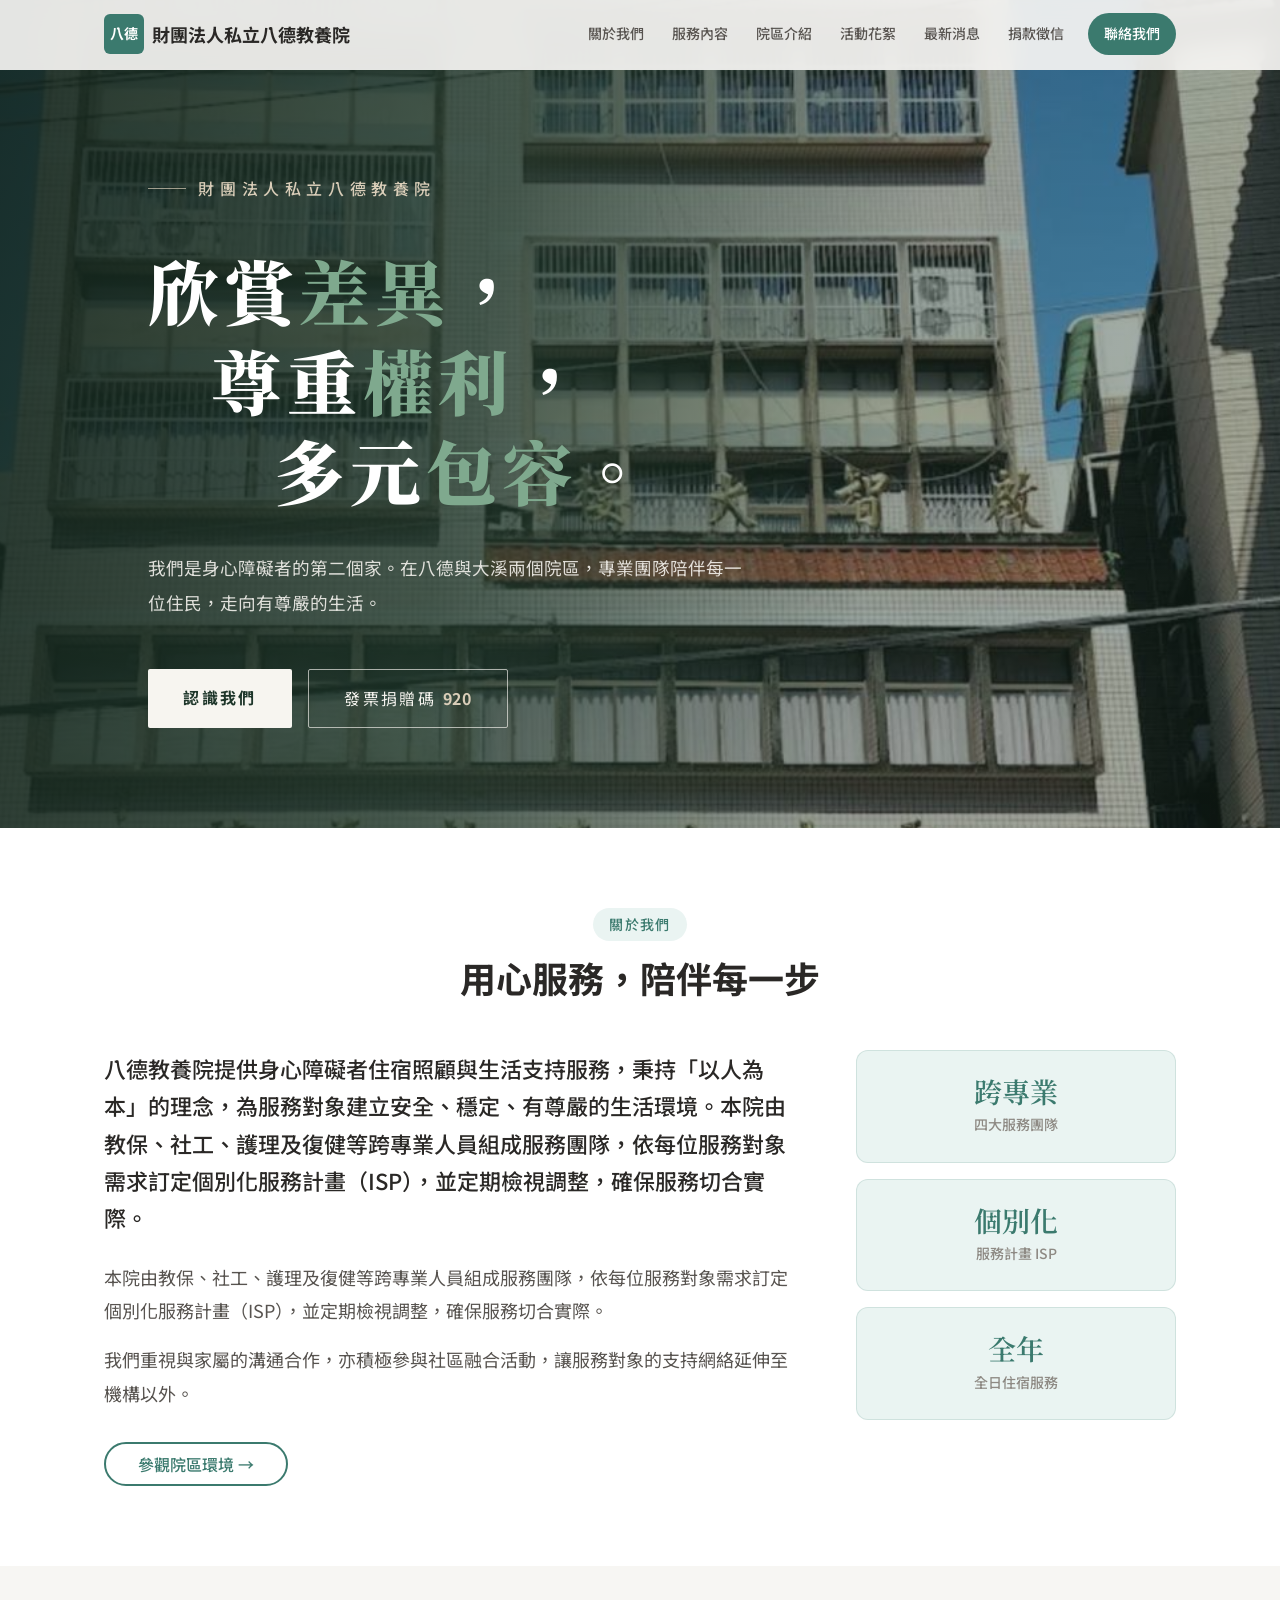
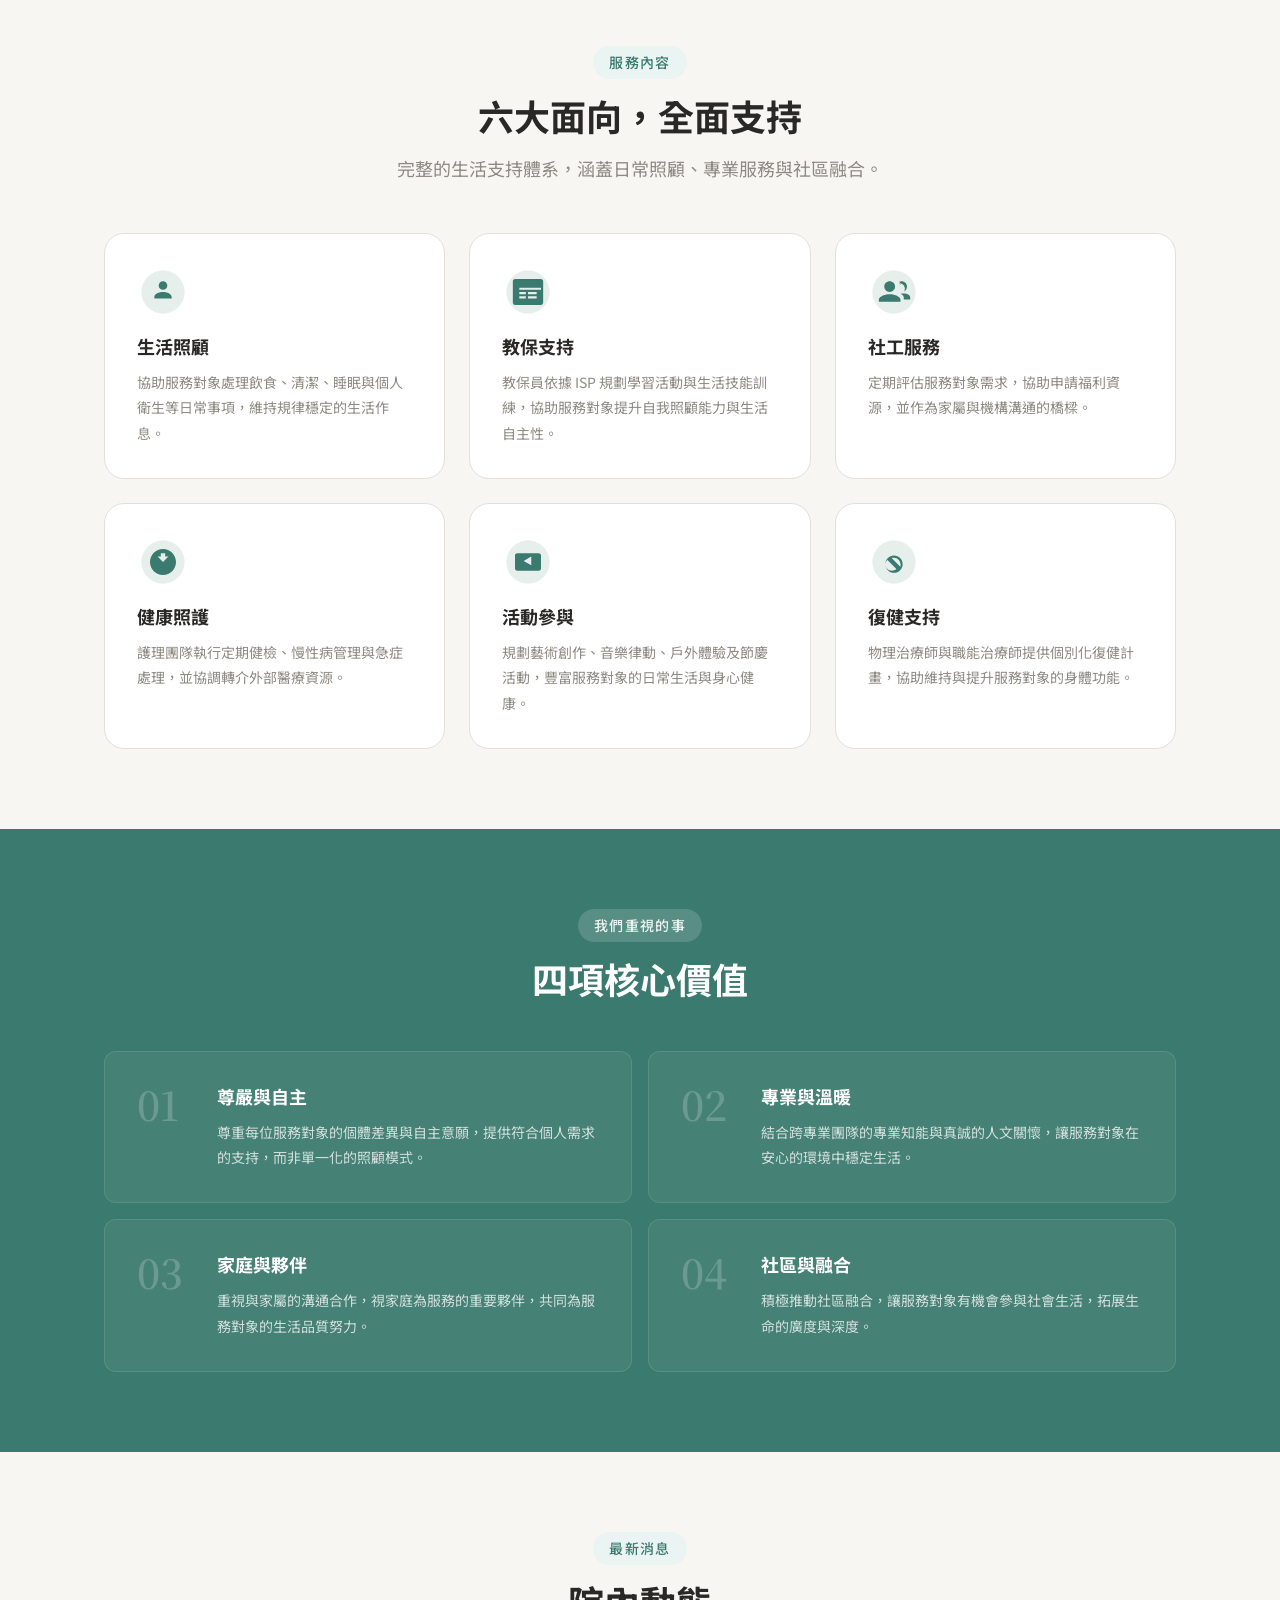
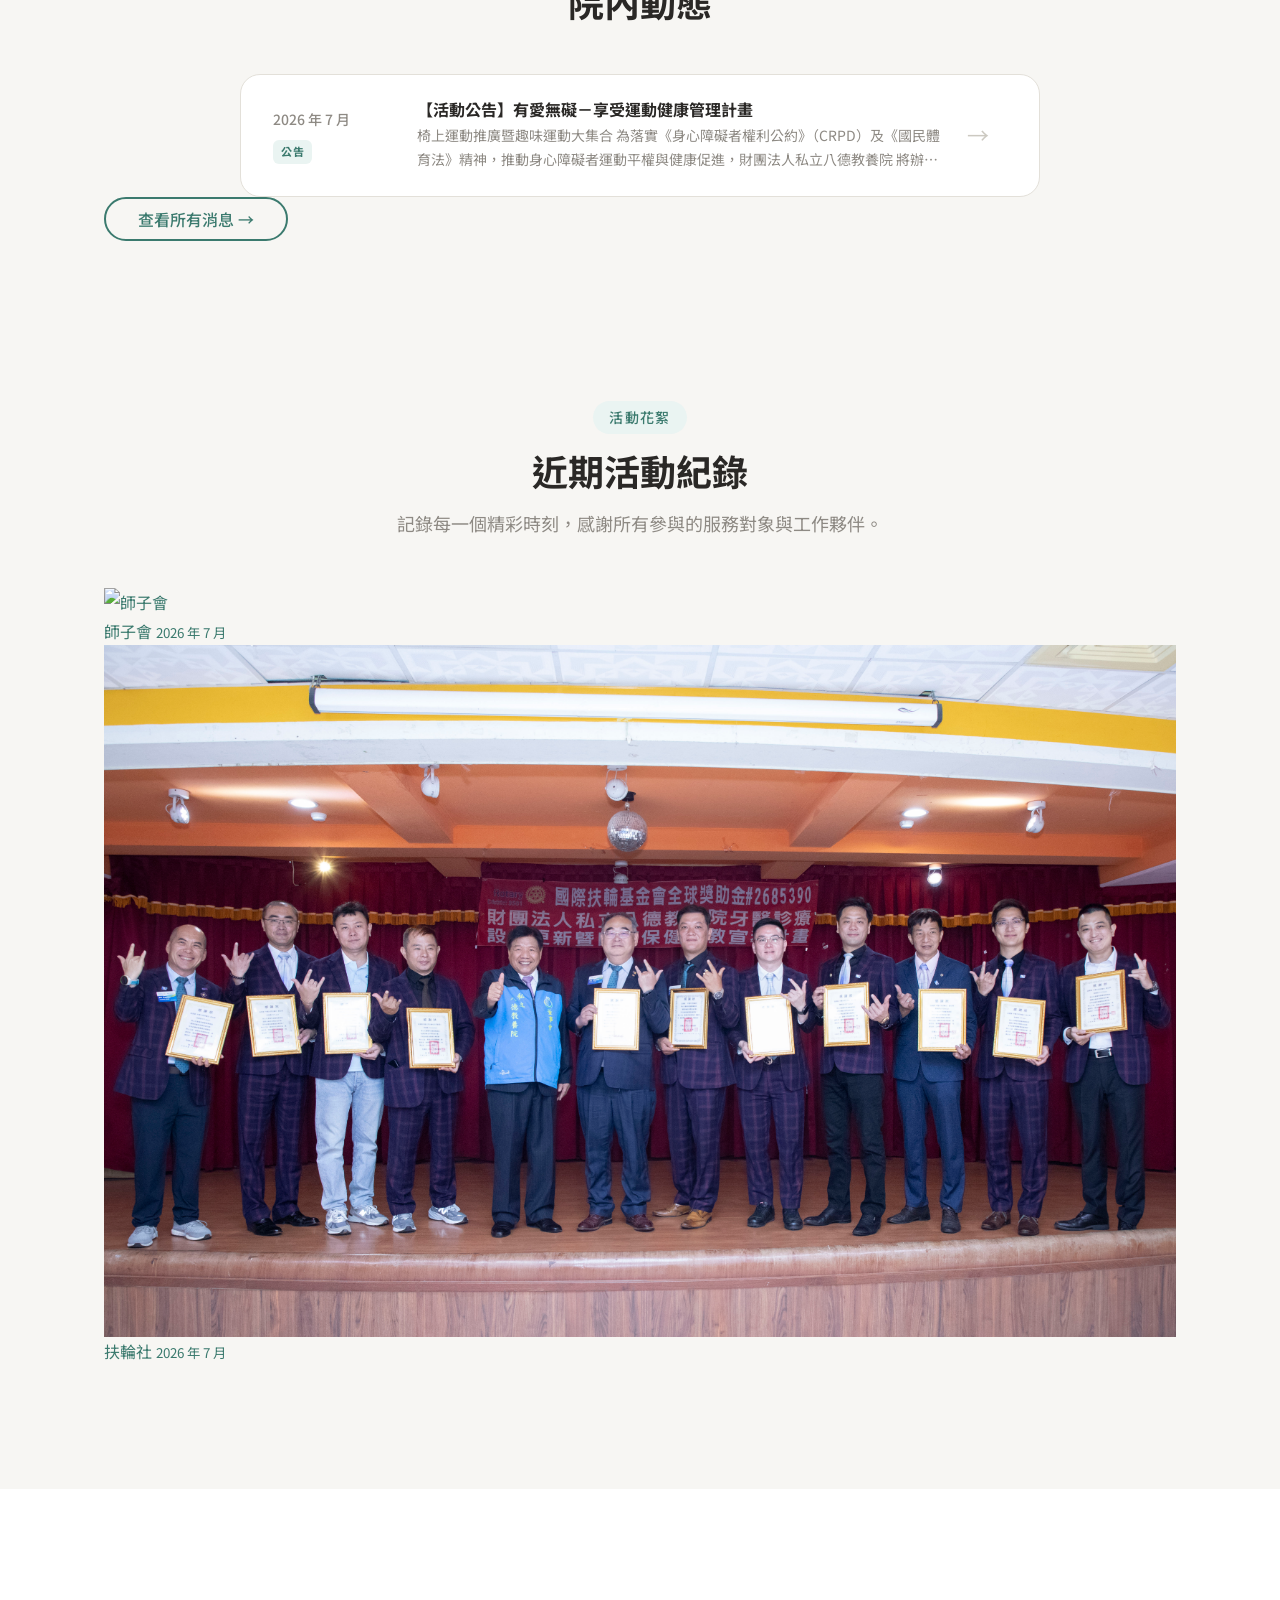
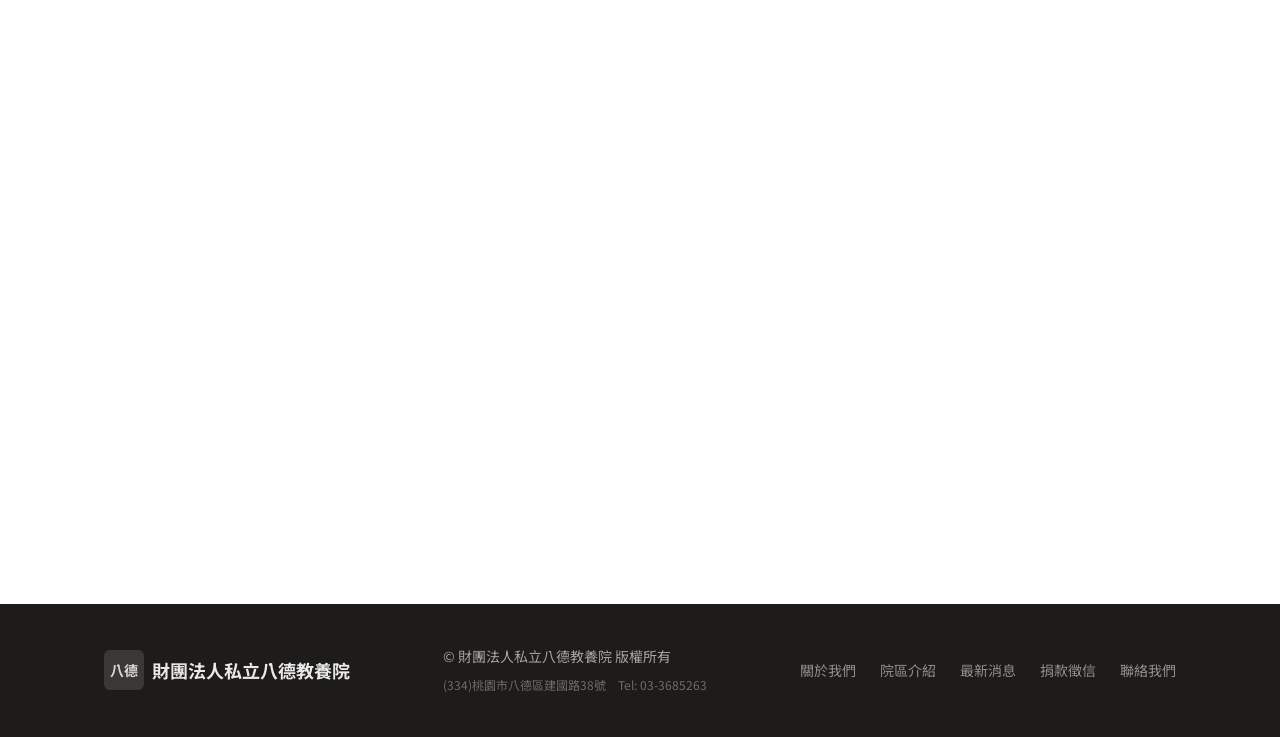
==== index.html @ ba52bf42 "Add files via upload" ====
<!DOCTYPE html>
<html lang="zh-Hant-TW">
<head>
  <meta charset="UTF-8" />
  <meta name="viewport" content="width=device-width, initial-scale=1.0" />
  <meta name="description" content="八德教養院 — 以專業照顧與溫暖陪伴，支持每一位服務對象安心生活、穩定成長。提供身心障礙者生活照顧、教保支持、社工服務與健康照護。" />
  <meta name="keywords" content="八德教養院,身心障礙,生活照顧,教保服務,社工服務,復健,桃園" />
  <meta property="og:title" content="財團法人私立八德教養院" />
  <meta property="og:description" content="以專業照顧與溫暖陪伴，支持每一位服務對象安心生活、穩定成長。" />
  <meta property="og:type" content="website" />
  <title>財團法人私立八德教養院 — 專業照顧・溫暖陪伴</title>
  <link rel="stylesheet" href="style.css" />
  <link rel="preconnect" href="https://fonts.googleapis.com" />
  <link rel="preconnect" href="https://fonts.gstatic.com" crossorigin />
  <link href="https://fonts.googleapis.com/css2?family=Noto+Sans+TC:wght@400;500;700&family=Noto+Serif+TC:wght@400;600;700;900&display=swap" rel="stylesheet" />
</head>
<body>

  <a href="#about" class="skip-link">跳過導覽，進入主要內容</a>

  <!-- ── 導覽列 ── -->
  <header class="site-header" id="site-header">
    <div class="container header-inner">
      <a href="index.html" class="logo" aria-label="財團法人私立八德教養院首頁">
        <span class="logo-mark" aria-hidden="true">八德</span>
        <span class="logo-text">財團法人私立八德教養院</span>
      </a>
      <nav class="main-nav" id="main-nav" aria-label="主要導覽">
        <a href="#about">關於我們</a>
        <a href="#services">服務內容</a>
        <a href="campus.html">院區介紹</a>
        <a href="gallery.html">活動花絮</a>
        <a href="news.html">最新消息</a>
        <a href="donate.html">捐款徵信</a>
        <a href="#contact" class="nav-cta">聯絡我們</a>
      </nav>
      <button class="menu-toggle" id="menu-toggle" aria-label="開啟選單" aria-expanded="false" aria-controls="mobile-menu">
        <svg class="icon-menu" viewBox="0 0 22 16" fill="none" xmlns="http://www.w3.org/2000/svg" aria-hidden="true">
          <rect x="0" y="0"  width="22" height="2" rx="1" fill="currentColor"/>
          <rect x="0" y="7"  width="22" height="2" rx="1" fill="currentColor"/>
          <rect x="0" y="14" width="22" height="2" rx="1" fill="currentColor"/>
        </svg>
        <svg class="icon-close" viewBox="0 0 16 16" fill="none" xmlns="http://www.w3.org/2000/svg" aria-hidden="true">
          <line x1="1" y1="1" x2="15" y2="15" stroke="currentColor" stroke-width="2" stroke-linecap="round"/>
          <line x1="15" y1="1" x2="1" y2="15" stroke="currentColor" stroke-width="2" stroke-linecap="round"/>
        </svg>
      </button>
    </div>
    <div class="mobile-menu" id="mobile-menu" aria-hidden="true">
      <nav aria-label="手機版導覽">
        <a href="#about">關於我們</a>
        <a href="#services">服務內容</a>
        <a href="campus.html">院區介紹</a>
        <a href="gallery.html">活動花絮</a>
        <a href="news.html">最新消息</a>
        <a href="donate.html">捐款徵信</a>
        <a href="#contact">聯絡我們</a>
      </nav>
    </div>
  </header>

  <main>

    <!-- ── Hero ── -->
    <section class="hero" id="hero" aria-label="首頁主視覺">
      <div class="hero-bg" role="img" aria-label="八德教養院院區正面照"></div>
      <div class="hero-veil" aria-hidden="true"></div>
      <div class="hero-inner">
        <p class="hero-eyebrow">財團法人私立八德教養院</p>
        <h1 class="hero-slogan" id="hero-title">
          <span>欣賞<em>差異</em>，</span>
          <span>尊重<em>權利</em>，</span>
          <span>多元<em>包容</em>。</span>
        </h1>
        <p class="hero-lede">我們是身心障礙者的第二個家。在八德與大溪兩個院區，專業團隊陪伴每一位住民，走向有尊嚴的生活。</p>
        <div class="hero-actions">
          <a class="btn-hero btn-hero--solid" href="#about">認識我們</a>
          <span class="btn-hero btn-hero--line">發票捐贈碼 <strong>920</strong></span>
        </div>
      </div>
    </section>

    <!-- ── 關於我們 ── -->
    <section class="section section--about" id="about" aria-labelledby="about-heading">
      <div class="container">
        <div class="section-header fade-in">
          <span class="section-eyebrow">關於我們</span>
          <h2 id="about-heading">用心服務，陪伴每一步</h2>
        </div>
        <div class="about-layout fade-in">
          <div class="about-text">
            <p class="about-lead" id="about-intro">八德教養院提供身心障礙者住宿照顧與生活支持服務，秉持「以人為本」的理念，為服務對象建立安全、穩定、有尊嚴的生活環境。</p>
            <p>本院由教保、社工、護理及復健等跨專業人員組成服務團隊，依每位服務對象需求訂定個別化服務計畫（ISP），並定期檢視調整，確保服務切合實際。</p>
            <p>我們重視與家屬的溝通合作，亦積極參與社區融合活動，讓服務對象的支持網絡延伸至機構以外。</p>
            <div style="margin-top: var(--space-8);">
              <a href="campus.html" class="btn btn--outline">參觀院區環境 →</a>
            </div>
          </div>
          <div class="about-stats">
            <div class="stat-card">
              <div class="stat-number">跨專業</div>
              <div class="stat-label">四大服務團隊</div>
            </div>
            <div class="stat-card">
              <div class="stat-number">個別化</div>
              <div class="stat-label">服務計畫 ISP</div>
            </div>
            <div class="stat-card">
              <div class="stat-number">全年</div>
              <div class="stat-label">全日住宿服務</div>
            </div>
          </div>
        </div>
      </div>
    </section>

    <!-- ── 服務內容 ── -->
    <section class="section section--services" id="services" aria-labelledby="services-heading">
      <div class="container">
        <div class="section-header fade-in">
          <span class="section-eyebrow">服務內容</span>
          <h2 id="services-heading">六大面向，全面支持</h2>
          <p class="section-desc">完整的生活支持體系，涵蓋日常照顧、專業服務與社區融合。</p>
        </div>
        <div class="services-grid">
          <div class="service-card fade-in">
            <div class="service-icon" aria-hidden="true">
              <svg viewBox="0 0 48 48" fill="none" xmlns="http://www.w3.org/2000/svg">
                <circle cx="24" cy="24" r="20" fill="currentColor" opacity="0.12"/>
                <path d="M24 14c-2.2 0-4 1.8-4 4s1.8 4 4 4 4-1.8 4-4-1.8-4-4-4zm0 10c-4.4 0-8 2-8 4.5V30h16v-1.5c0-2.5-3.6-4.5-8-4.5z" fill="currentColor"/>
              </svg>
            </div>
            <h3>生活照顧</h3>
            <p>協助服務對象處理飲食、清潔、睡眠與個人衛生等日常事項，維持規律穩定的生活作息。</p>
          </div>
          <div class="service-card fade-in">
            <div class="service-icon" aria-hidden="true">
              <svg viewBox="0 0 48 48" fill="none" xmlns="http://www.w3.org/2000/svg">
                <circle cx="24" cy="24" r="20" fill="currentColor" opacity="0.12"/>
                <path d="M36 12H12c-1.1 0-2 .9-2 2v20c0 1.1.9 2 2 2h24c1.1 0 2-.9 2-2V14c0-1.1-.9-2-2-2zm-14 18H16v-2h6v2zm0-4H16v-2h6v2zm10 4h-8v-2h8v2zm0-4h-8v-2h8v2zm0-4H16v-2h20v2z" fill="currentColor"/>
              </svg>
            </div>
            <h3>教保支持</h3>
            <p>教保員依據 ISP 規劃學習活動與生活技能訓練，協助服務對象提升自我照顧能力與生活自主性。</p>
          </div>
          <div class="service-card fade-in">
            <div class="service-icon" aria-hidden="true">
              <svg viewBox="0 0 48 48" fill="none" xmlns="http://www.w3.org/2000/svg">
                <circle cx="24" cy="24" r="20" fill="currentColor" opacity="0.12"/>
                <path d="M20 26c-3.3 0-10 1.7-10 5v2h20v-2c0-3.3-6.7-5-10-5zm0-2c2.8 0 5-2.2 5-5s-2.2-5-5-5-5 2.2-5 5 2.2 5 5 5zm10 1.7c1.7.6 3 2 3 3.3v2h6v-2c0-2.9-4.5-4.5-9-3.3zm-1-9.7c2.8 0 5 2.2 5 5 0 .9-.3 1.8-.7 2.5C34.5 23.2 36 21.3 36 19c0-2.8-2.2-5-5-5-.8 0-1.5.2-2.2.5.7 1 1.2 2.2 1.2 3.5z" fill="currentColor"/>
              </svg>
            </div>
            <h3>社工服務</h3>
            <p>定期評估服務對象需求，協助申請福利資源，並作為家屬與機構溝通的橋樑。</p>
          </div>
          <div class="service-card fade-in">
            <div class="service-icon" aria-hidden="true">
              <svg viewBox="0 0 48 48" fill="none" xmlns="http://www.w3.org/2000/svg">
                <circle cx="24" cy="24" r="20" fill="currentColor" opacity="0.12"/>
                <path d="M24 12c-6.6 0-12 5.4-12 12s5.4 12 12 12 12-5.4 12-12-5.4-12-12-12zm-2 4h4v3h3l-5 5-5-5h3v-3z" fill="currentColor"/>
              </svg>
            </div>
            <h3>健康照護</h3>
            <p>護理團隊執行定期健檢、慢性病管理與急症處理，並協調轉介外部醫療資源。</p>
          </div>
          <div class="service-card fade-in">
            <div class="service-icon" aria-hidden="true">
              <svg viewBox="0 0 48 48" fill="none" xmlns="http://www.w3.org/2000/svg">
                <circle cx="24" cy="24" r="20" fill="currentColor" opacity="0.12"/>
                <path d="M34 16H14c-1.1 0-2 .9-2 2v12c0 1.1.9 2 2 2h20c1.1 0 2-.9 2-2V18c0-1.1-.9-2-2-2zm-7 11l-7-4 7-4v8z" fill="currentColor"/>
              </svg>
            </div>
            <h3>活動參與</h3>
            <p>規劃藝術創作、音樂律動、戶外體驗及節慶活動，豐富服務對象的日常生活與身心健康。</p>
          </div>
          <div class="service-card fade-in">
            <div class="service-icon" aria-hidden="true">
              <svg viewBox="0 0 48 48" fill="none" xmlns="http://www.w3.org/2000/svg">
                <circle cx="24" cy="24" r="20" fill="currentColor" opacity="0.12"/>
                <path d="M32 26c0 4.4-3.6 8-8 8s-8-3.6-8-8 3.6-8 8-8 8 3.6 8 8zm-8-6c-.8 0-1.5.1-2.2.3l8 8c.2-.7.3-1.4.3-2.2C30 23.1 27.3 20 24 20zm-5.8 1.8C17.1 22.9 16 24.3 16 26c0 3.3 2.7 6 6 6 1.7 0 3.1-.6 4.2-1.6l-8-8z" fill="currentColor"/>
              </svg>
            </div>
            <h3>復健支持</h3>
            <p>物理治療師與職能治療師提供個別化復健計畫，協助維持與提升服務對象的身體功能。</p>
          </div>
        </div>
      </div>
    </section>

    <!-- ── 我們重視的事 ── -->
    <section class="section section--values" id="values" aria-labelledby="values-heading">
      <div class="container">
        <div class="section-header fade-in">
          <span class="section-eyebrow">我們重視的事</span>
          <h2 id="values-heading">四項核心價值</h2>
        </div>
        <div class="values-grid">
          <div class="value-item fade-in">
            <div class="value-num">01</div>
            <div class="value-content">
              <h3>尊嚴與自主</h3>
              <p>尊重每位服務對象的個體差異與自主意願，提供符合個人需求的支持，而非單一化的照顧模式。</p>
            </div>
          </div>
          <div class="value-item fade-in">
            <div class="value-num">02</div>
            <div class="value-content">
              <h3>專業與溫暖</h3>
              <p>結合跨專業團隊的專業知能與真誠的人文關懷，讓服務對象在安心的環境中穩定生活。</p>
            </div>
          </div>
          <div class="value-item fade-in">
            <div class="value-num">03</div>
            <div class="value-content">
              <h3>家庭與夥伴</h3>
              <p>重視與家屬的溝通合作，視家庭為服務的重要夥伴，共同為服務對象的生活品質努力。</p>
            </div>
          </div>
          <div class="value-item fade-in">
            <div class="value-num">04</div>
            <div class="value-content">
              <h3>社區與融合</h3>
              <p>積極推動社區融合，讓服務對象有機會參與社會生活，拓展生命的廣度與深度。</p>
            </div>
          </div>
        </div>
      </div>
    </section>

    <!-- ── 最新消息預覽 ── -->
    <section class="section section--news-preview" id="news-preview" aria-labelledby="news-preview-heading">
      <div class="container">
        <div class="section-header fade-in">
          <span class="section-eyebrow">最新消息</span>
          <h2 id="news-preview-heading">院內動態</h2>
        </div>
        <div class="news-list fade-in" id="news-preview-list">
          <!-- 由 JS 從 data/news/ 動態載入最新3則 -->
          <article class="news-item news-skeleton">
            <div class="news-meta"><div class="skeleton-line" style="width:60px"></div></div>
            <div class="news-body"><div class="skeleton-line" style="width:80%"></div></div>
          </article>
        </div>
        <div class="section-more fade-in">
          <a href="news.html" class="btn btn--outline">查看所有消息 →</a>
        </div>
      </div>
    </section>

    <!-- ── 活動花絮預覽 ── -->
    <section class="section section--gallery-preview" id="gallery-preview" aria-labelledby="gallery-preview-heading">
      <div class="container">
        <div class="section-header fade-in">
          <span class="section-eyebrow">活動花絮</span>
          <h2 id="gallery-preview-heading">近期活動紀錄</h2>
          <p class="section-desc">記錄每一個精彩時刻，感謝所有參與的服務對象與工作夥伴。</p>
        </div>
        <div class="gallery-preview-grid fade-in" id="gallery-preview-grid">
          <!-- 由 JS 動態載入最新相簿封面 -->
          <div class="gallery-preview-placeholder">
            <span>活動照片更新中</span>
          </div>
        </div>
        <div class="section-more fade-in">
          <a href="gallery.html" class="btn btn--outline">查看更多活動 →</a>
        </div>
      </div>
    </section>

    <!-- ── 聯絡我們 ── -->
    <section class="section section--contact" id="contact" aria-labelledby="contact-heading">
      <div class="container">
        <div class="section-header fade-in">
          <span class="section-eyebrow">聯絡我們</span>
          <h2 id="contact-heading">歡迎與我們聯繫</h2>
          <p class="section-desc">如有服務諮詢或入住申請相關問題，歡迎來電或來信洽詢。</p>
        </div>
        <div class="contact-layout fade-in">
          <div class="contact-info" id="contact-info">
            <div class="contact-item">
              <div class="contact-icon" aria-hidden="true">
                <svg viewBox="0 0 24 24" fill="none"><path d="M12 2C8.13 2 5 5.13 5 9c0 5.25 7 13 7 13s7-7.75 7-13c0-3.87-3.13-7-7-7zm0 9.5c-1.38 0-2.5-1.12-2.5-2.5s1.12-2.5 2.5-2.5 2.5 1.12 2.5 2.5-1.12 2.5-2.5 2.5z" fill="currentColor"/></svg>
              </div>
              <div>
                <div class="contact-label">地址</div>
                <div class="contact-value" id="contact-address">(334)桃園市八德區建國路38號</div>
              </div>
            </div>
            <div class="contact-item">
              <div class="contact-icon" aria-hidden="true">
                <svg viewBox="0 0 24 24" fill="none"><path d="M6.62 10.79c1.44 2.83 3.76 5.14 6.59 6.59l2.2-2.2c.27-.27.67-.36 1.02-.24 1.12.37 2.33.57 3.57.57.55 0 1 .45 1 1V20c0 .55-.45 1-1 1-9.39 0-17-7.61-17-17 0-.55.45-1 1-1h3.5c.55 0 1 .45 1 1 0 1.25.2 2.45.57 3.57.11.35.03.74-.25 1.02l-2.2 2.2z" fill="currentColor"/></svg>
              </div>
              <div>
                <div class="contact-label">電話</div>
                <div class="contact-value"><a href="tel:+88633685263" id="contact-phone">03-3685263</a></div>
              </div>
            </div>
            <div class="contact-item">
              <div class="contact-icon" aria-hidden="true">
                <svg viewBox="0 0 24 24" fill="none"><path d="M20 4H4c-1.1 0-1.99.9-1.99 2L2 18c0 1.1.9 2 2 2h16c1.1 0 2-.9 2-2V6c0-1.1-.9-2-2-2zm0 4l-8 5-8-5V6l8 5 8-5v2z" fill="currentColor"/></svg>
              </div>
              <div>
                <div class="contact-label">電子郵件</div>
                <div class="contact-value"><a href="mailto:00526@pade.org.tw" id="contact-email">00526@pade.org.tw</a></div>
              </div>
            </div>
            <div class="contact-item">
              <div class="contact-icon" aria-hidden="true">
                <svg viewBox="0 0 24 24" fill="none"><path d="M11.99 2C6.47 2 2 6.48 2 12s4.47 10 9.99 10C17.52 22 22 17.52 22 12S17.52 2 11.99 2zM12 20c-4.42 0-8-3.58-8-8s3.58-8 8-8 8 3.58 8 8-3.58 8-8 8zm.5-13H11v6l5.25 3.15.75-1.23-4.5-2.67V7z" fill="currentColor"/></svg>
              </div>
              <div>
                <div class="contact-label">服務時間</div>
                <div class="contact-value" id="contact-hours">週一至週五 08:00–17:00</div>
              </div>
            </div>
            <!-- 捐款帳號快速連結 -->
            <div class="contact-item">
              <div class="contact-icon" aria-hidden="true">
                <svg viewBox="0 0 24 24" fill="none"><path d="M11.8 10.9c-2.27-.59-3-1.2-3-2.15 0-1.09 1.01-1.85 2.7-1.85 1.78 0 2.44.85 2.5 2.1h2.21c-.07-1.72-1.12-3.3-3.21-3.81V3h-3v2.16c-1.94.42-3.5 1.68-3.5 3.61 0 2.31 1.91 3.46 4.7 4.13 2.5.6 3 1.48 3 2.41 0 .69-.49 1.79-2.7 1.79-2.06 0-2.87-.92-2.98-2.1h-2.2c.12 2.19 1.76 3.42 3.68 3.83V21h3v-2.15c1.95-.37 3.5-1.5 3.5-3.55 0-2.84-2.43-3.81-4.7-4.4z" fill="currentColor"/></svg>
              </div>
              <div>
                <div class="contact-label">捐款支持</div>
                <div class="contact-value"><a href="donate.html">查看捐款帳號 →</a></div>
              </div>
            </div>
          </div>
          <div class="map-placeholder" role="region" aria-label="八德教養院地圖">
            <iframe
              src="https://maps.google.com/maps?q=334桃園市八德區建國路38號&hl=zh-TW&z=16&output=embed"
              width="100%" height="100%" style="border:0;"
              allowfullscreen="" loading="lazy"
              referrerpolicy="no-referrer-when-downgrade"
              title="八德教養院地圖">
            </iframe>
          </div>
        </div>
      </div>
    </section>

  </main>

  <footer class="site-footer" role="contentinfo">
    <div class="container footer-inner">
      <div class="footer-brand">
        <span class="logo-mark" aria-hidden="true">八德</span>
        <span class="logo-text">財團法人私立八德教養院</span>
      </div>
      <div class="footer-info">
        <p>© 財團法人私立八德教養院 版權所有</p>
        <p class="footer-note">(334)桃園市八德區建國路38號　Tel: 03-3685263</p>
      </div>
      <div class="footer-links">
        <a href="#about">關於我們</a>
        <a href="campus.html">院區介紹</a>
        <a href="news.html">最新消息</a>
        <a href="donate.html">捐款徵信</a>
        <a href="#contact">聯絡我們</a>
      </div>
    </div>
  </footer>

  <script src="script.js"></script>
  <script src="js/home.js"></script>
</body>
</html>
---- style.css ----
/* ============================================================
   八德教養院 官方形象網站
   style.css — 主要樣式表
   ============================================================ */

/* ---- CSS 設計令牌 ---- */
:root {
  /* 主色系：溫暖藍綠 + 暖灰 */
  --color-primary:      #3B7A6E;   /* 主色：深靜綠 */
  --color-primary-dk:   #2C5F56;   /* 深一階 */
  --color-primary-lt:   #EAF4F2;   /* 淺底色 */
  --color-accent:       #5B8FA8;   /* 輔助藍 */
  --color-accent-lt:    #EBF4F8;   /* 輔助藍淺 */
  --color-warm:         #C97D4E;   /* 暖橙點綴 */
  --color-warm-lt:      #FDF0E8;   /* 暖橙淺 */

  /* 中性色 */
  --gray-50:   #F9F8F6;
  --gray-100:  #F2F0EC;
  --gray-200:  #E5E2DC;
  --gray-300:  #CCC9C1;
  --gray-400:  #A09C93;
  --gray-500:  #797570;
  --gray-600:  #524F4A;
  --gray-700:  #353330;
  --gray-800:  #1E1C1A;

  /* 語義色 */
  --bg-page:     #F7F6F3;
  --bg-surface:  #FFFFFF;
  --text-main:   #2A2826;
  --text-sub:    #585450;
  --text-muted:  #8E8A84;
  --text-on-primary: #FFFFFF;
  --border:      #E3E0D9;
  --border-dk:   #CCC8C0;

  /* 排版 */
  --font-sans:  'Noto Sans TC', 'Microsoft JhengHei', sans-serif;
  --font-serif: 'Noto Serif TC', serif;

  --size-xs:   0.75rem;   /* 12px */
  --size-sm:   0.875rem;  /* 14px */
  --size-base: 1rem;      /* 16px */
  --size-md:   1.125rem;  /* 18px */
  --size-lg:   1.375rem;  /* 22px */
  --size-xl:   1.75rem;   /* 28px */
  --size-2xl:  2.25rem;   /* 36px */
  --size-3xl:  3rem;      /* 48px */
  --size-hero: clamp(2.5rem, 6vw, 4rem);

  /* 間距 */
  --space-1: 0.25rem;
  --space-2: 0.5rem;
  --space-3: 0.75rem;
  --space-4: 1rem;
  --space-6: 1.5rem;
  --space-8: 2rem;
  --space-10: 2.5rem;
  --space-12: 3rem;
  --space-16: 4rem;
  --space-20: 5rem;
  --space-24: 6rem;

  /* 圓角 */
  --radius-sm:  6px;
  --radius-md:  12px;
  --radius-lg:  20px;
  --radius-xl:  28px;

  /* 陰影 */
  --shadow-sm: 0 1px 3px rgba(0,0,0,0.07), 0 1px 2px rgba(0,0,0,0.04);
  --shadow-md: 0 4px 12px rgba(0,0,0,0.08), 0 2px 4px rgba(0,0,0,0.05);
  --shadow-lg: 0 8px 24px rgba(0,0,0,0.10), 0 4px 8px rgba(0,0,0,0.06);

  /* 動畫 */
  --transition: 0.2s ease;
  --transition-slow: 0.4s ease;
}

/* ---- Reset & Base ---- */
*, *::before, *::after {
  box-sizing: border-box;
  margin: 0;
  padding: 0;
}

html {
  scroll-behavior: smooth;
  font-size: 16px;
  -webkit-text-size-adjust: 100%;
}

body {
  font-family: var(--font-sans);
  font-size: var(--size-base);
  line-height: 1.8;
  color: var(--text-main);
  background-color: var(--bg-page);
  -webkit-font-smoothing: antialiased;
}

img {
  max-width: 100%;
  height: auto;
  display: block;
}

a {
  color: var(--color-primary);
  text-decoration: none;
  transition: color var(--transition);
}

a:hover {
  color: var(--color-primary-dk);
}

h1, h2, h3, h4 {
  font-family: var(--font-sans);
  font-weight: 700;
  line-height: 1.35;
  color: var(--text-main);
}

p {
  color: var(--text-sub);
  line-height: 1.85;
}

/* ---- Skip Link (Accessibility) ---- */
.skip-link {
  position: absolute;
  top: -100%;
  left: var(--space-4);
  background: var(--color-primary);
  color: white;
  padding: var(--space-2) var(--space-4);
  border-radius: var(--radius-sm);
  z-index: 9999;
  font-size: var(--size-sm);
}

.skip-link:focus {
  top: var(--space-4);
}

/* ---- Layout Container ---- */
.container {
  width: 100%;
  max-width: 1120px;
  margin: 0 auto;
  padding: 0 var(--space-6);
}

/* ---- Section 共用 ---- */
.section {
  padding: var(--space-20) 0;
}

.section-header {
  text-align: center;
  margin-bottom: var(--space-12);
}

.section-eyebrow {
  display: inline-block;
  font-size: var(--size-sm);
  font-weight: 500;
  letter-spacing: 0.1em;
  color: var(--color-primary);
  background: var(--color-primary-lt);
  padding: var(--space-1) var(--space-4);
  border-radius: 100px;
  margin-bottom: var(--space-3);
}

.section-header h2 {
  font-size: var(--size-2xl);
  color: var(--text-main);
  margin-bottom: var(--space-3);
}

.section-desc {
  font-size: var(--size-md);
  color: var(--text-muted);
  max-width: 560px;
  margin: 0 auto;
}

/* ---- 按鈕 ---- */
.btn {
  display: inline-flex;
  align-items: center;
  justify-content: center;
  gap: var(--space-2);
  padding: var(--space-3) var(--space-8);
  border-radius: 100px;
  font-family: var(--font-sans);
  font-size: var(--size-base);
  font-weight: 500;
  line-height: 1;
  cursor: pointer;
  border: 2px solid transparent;
  transition: all var(--transition);
  white-space: nowrap;
  text-decoration: none;
}

.btn--primary {
  background: var(--color-primary);
  color: var(--text-on-primary);
  border-color: var(--color-primary);
}

.btn--primary:hover {
  background: var(--color-primary-dk);
  border-color: var(--color-primary-dk);
  color: var(--text-on-primary);
  transform: translateY(-1px);
  box-shadow: var(--shadow-md);
}

.btn--outline {
  background: transparent;
  color: var(--color-primary);
  border-color: var(--color-primary);
}

.btn--outline:hover {
  background: var(--color-primary-lt);
  color: var(--color-primary-dk);
}

/* ---- Fade-in 動畫調整：無 JS 時預設降級依然看得到畫面 ---- */
.fade-in {
  opacity: 1;
  transform: translateY(0);
  transition: opacity 0.6s cubic-bezier(0.16, 1, 0.3, 1), transform 0.6s cubic-bezier(0.16, 1, 0.3, 1);
}

/* 當 JS 順利載入時，會由 JS 加上監聽控制 */
.js-enabled .fade-in {
  opacity: 0;
  transform: translateY(20px);
}

.js-enabled .fade-in.is-visible {
  opacity: 1;
  transform: translateY(0);
}

@media (prefers-reduced-motion: reduce) {
  .fade-in, .js-enabled .fade-in {
    opacity: 1 !important;
    transform: none !important;
    transition: none !important;
  }
}

/* ============================================================
   導覽列
   ============================================================ */
.site-header {
  position: fixed;
  top: 0;
  left: 0;
  right: 0;
  z-index: 100;
  background: rgba(247, 246, 243, 0.92);
  backdrop-filter: blur(12px);
  -webkit-backdrop-filter: blur(12px);
  border-bottom: 1px solid transparent;
  transition: border-color var(--transition), box-shadow var(--transition);
}

.site-header.scrolled {
  border-bottom-color: var(--border);
  box-shadow: var(--shadow-sm);
}

.header-inner {
  display: flex;
  align-items: center;
  justify-content: space-between;
  height: 68px;
}

/* Logo */
.logo {
  display: flex;
  align-items: center;
  gap: var(--space-2);
  text-decoration: none;
}

.logo-mark {
  display: flex;
  align-items: center;
  justify-content: center;
  width: 40px;
  height: 40px;
  background: var(--color-primary);
  color: white;
  font-size: 14px;
  font-weight: 700;
  border-radius: var(--radius-sm);
  flex-shrink: 0;
  letter-spacing: 0.02em;
}

.logo-text {
  font-size: var(--size-md);
  font-weight: 700;
  color: var(--text-main);
}

/* 桌機導覽 */
.main-nav {
  display: flex;
  align-items: center;
  gap: var(--space-1);
}

.main-nav a {
  font-size: var(--size-sm);
  font-weight: 500;
  color: var(--text-sub);
  padding: var(--space-2) var(--space-3);
  border-radius: var(--radius-sm);
  transition: all var(--transition);
}

.main-nav a:hover {
  color: var(--color-primary);
  background: var(--color-primary-lt);
}

.main-nav .nav-cta {
  background: var(--color-primary);
  color: white;
  padding: var(--space-2) var(--space-4);
  border-radius: 100px;
  margin-left: var(--space-2);
}

.main-nav .nav-cta:hover {
  background: var(--color-primary-dk);
  color: white;
}

/* 手機漢堡按鈕修正 */
.menu-toggle {
  display: none;
  align-items: center;
  justify-content: center;
  width: 40px;
  height: 40px;
  background: none;
  border: none;
  cursor: pointer;
  padding: var(--space-2);
  border-radius: var(--radius-sm);
  color: var(--text-main);
  overflow: hidden;
}

.menu-toggle .icon-menu,
.menu-toggle .icon-close {
  width: 22px;
  height: 22px;
  display: block;
  transition: opacity var(--transition), transform var(--transition);
  flex-shrink: 0;
}

.menu-toggle .icon-close {
  display: none;
}

.menu-toggle.is-open .icon-menu {
  display: none;
}

.menu-toggle.is-open .icon-close {
  display: block;
}

/* 手機版選單修正：處理 display 卡死問題 */
.mobile-menu {
  display: block; 
  background: var(--bg-page);
  border-top: 1px solid var(--border);
  padding: 0; 
  overflow: hidden;
  max-height: 0;
  opacity: 0;
  transition: max-height 0.35s cubic-bezier(0.16, 1, 0.3, 1), padding 0.2s ease, opacity 0.2s ease;
}

.mobile-menu.is-open {
  max-height: 400px;
  padding: var(--space-4) 0;
  opacity: 1;
}

.mobile-menu nav {
  display: flex;
  flex-direction: column;
  padding: 0 var(--space-6);
}

.mobile-menu nav a {
  font-size: var(--size-md);
  font-weight: 500;
  color: var(--text-sub);
  padding: var(--space-3) 0;
  border-bottom: 1px solid var(--border);
  transition: color var(--transition);
}

.mobile-menu nav a:last-child {
  border-bottom: none;
}

.mobile-menu nav a:hover {
  color: var(--color-primary);
}

/* ============================================================
   Hero 區塊（v2：院區正面照 + 標語）
   ============================================================ */
.hero {
  --hero-deep: #1E362A;
  --hero-soft: #7FA98E;
  --hero-cream: #F7F5F0;
  --hero-sand: #D9CDB8;

  position: relative;
  min-height: 92svh;
  min-height: 92vh;
  display: flex;
  align-items: center;
  overflow: hidden;
  background: var(--hero-deep);
  padding-top: 68px;
}

.hero-bg {
  position: absolute;
  inset: 0;
  background-image: url("assets/hero.jpg");
  background-size: cover;
  background-position: 62% 58%;
  transform: scale(1.04);
}

.hero-veil {
  position: absolute;
  inset: 0;
  background:
    linear-gradient(100deg,
      rgba(20, 38, 29, .92) 0%,
      rgba(30, 54, 42, .82) 38%,
      rgba(30, 54, 42, .45) 68%,
      rgba(30, 54, 42, .38) 100%);
}

.hero-inner {
  position: relative;
  width: min(1080px, 100%);
  margin: 0 auto;
  padding: clamp(2.5rem, 7vw, 5rem) clamp(1.4rem, 5vw, 3rem);
}

.hero-eyebrow {
  display: inline-flex;
  align-items: center;
  gap: .75rem;
  color: var(--hero-sand);
  font-size: clamp(.85rem, 1.6vw, 1rem);
  letter-spacing: .35em;
  font-weight: 500;
  margin-bottom: clamp(1.6rem, 4vw, 2.6rem);
  animation: heroRise .8s ease .1s both;
}

.hero-eyebrow::before {
  content: "";
  width: 2.4rem;
  height: 1px;
  background: var(--hero-sand);
  opacity: .7;
}

.hero-slogan {
  font-family: var(--font-serif);
  font-weight: 900;
  color: #fff;
  line-height: 1.28;
  font-size: clamp(2.2rem, 6.4vw, 4.4rem);
  letter-spacing: .08em;
}

.hero-slogan span {
  display: block;
  animation: heroRise .8s ease both;
}

.hero-slogan span:nth-child(1) { animation-delay: .25s; }
.hero-slogan span:nth-child(2) { animation-delay: .45s; padding-left: .9em; }
.hero-slogan span:nth-child(3) { animation-delay: .65s; padding-left: 1.8em; }

.hero-slogan em {
  font-style: normal;
  color: var(--hero-soft);
}

.hero-lede {
  margin-top: clamp(1.4rem, 3.5vw, 2.2rem);
  max-width: 34em;
  color: rgba(247, 245, 240, .88);
  font-size: clamp(.95rem, 1.8vw, 1.1rem);
  line-height: 2;
  animation: heroRise .8s ease .85s both;
}

.hero-actions {
  margin-top: clamp(2rem, 5vw, 3rem);
  display: flex;
  flex-wrap: wrap;
  gap: 1rem;
  animation: heroRise .8s ease 1s both;
}

.btn-hero {
  display: inline-block;
  padding: .9em 2.2em;
  font-size: clamp(.92rem, 1.6vw, 1rem);
  letter-spacing: .15em;
  text-decoration: none;
  border-radius: 2px;
  transition: .25s;
}

.btn-hero--solid {
  background: var(--hero-cream);
  color: var(--hero-deep);
  font-weight: 700;
}

.btn-hero--solid:hover {
  background: #fff;
}

.btn-hero--line {
  border: 1px solid rgba(247, 245, 240, .65);
  color: var(--hero-cream);
}

.btn-hero--line strong {
  color: var(--hero-sand);
  font-weight: 700;
  letter-spacing: .05em;
}

@keyframes heroRise {
  from { opacity: 0; transform: translateY(18px); }
  to   { opacity: 1; transform: none; }
}

@media (prefers-reduced-motion: reduce) {
  .hero-eyebrow,
  .hero-slogan span,
  .hero-lede,
  .hero-actions {
    animation: none;
  }
}

@media (max-width: 640px) {
  .hero {
    min-height: 88svh;
    min-height: 88vh;
  }
  .hero-slogan span:nth-child(2) { padding-left: .5em; }
  .hero-slogan span:nth-child(3) { padding-left: 1em; }
}

/* ============================================================
   關於我們
   ============================================================ */
.section--about {
  background: var(--bg-surface);
}

.about-layout {
  display: grid;
  grid-template-columns: 1fr 320px;
  gap: var(--space-16);
  align-items: start;
}

.about-text p {
  font-size: var(--size-md);
  margin-bottom: var(--space-4);
  color: var(--text-sub);
}

.about-lead {
  font-size: var(--size-lg) !important;
  color: var(--text-main) !important;
  font-weight: 500;
  line-height: 1.7;
  margin-bottom: var(--space-6) !important;
}

.about-stats {
  display: flex;
  flex-direction: column;
  gap: var(--space-4);
}

.stat-card {
  background: var(--color-primary-lt);
  border: 1px solid rgba(59, 122, 110, 0.15);
  border-radius: var(--radius-md);
  padding: var(--space-6);
  text-align: center;
}

.stat-number {
  font-family: var(--font-serif);
  font-size: var(--size-xl);
  font-weight: 600;
  color: var(--color-primary);
  line-height: 1.2;
  margin-bottom: var(--space-1);
}

.stat-label {
  font-size: var(--size-sm);
  color: var(--text-muted);
  font-weight: 500;
}

/* ============================================================
   服務內容
   ============================================================ */
.section--services {
  background: var(--bg-page);
}

.services-grid {
  display: grid;
  grid-template-columns: repeat(3, 1fr);
  gap: var(--space-6);
}

.service-card {
  background: var(--bg-surface);
  border: 1px solid var(--border);
  border-radius: var(--radius-lg);
  padding: var(--space-8);
  transition: all var(--transition-slow);
}

.service-card:hover {
  border-color: var(--color-primary);
  box-shadow: var(--shadow-md);
  transform: translateY(-3px);
}

.service-icon {
  width: 52px;
  height: 52px;
  color: var(--color-primary);
  margin-bottom: var(--space-4);
}

.service-icon svg {
  width: 100%;
  height: 100%;
}

.service-card h3 {
  font-size: var(--size-md);
  font-weight: 700;
  color: var(--text-main);
  margin-bottom: var(--space-3);
}

.service-card p {
  font-size: var(--size-sm);
  color: var(--text-muted);
  line-height: 1.8;
}

/* ============================================================
   我們重視的事
   ============================================================ */
.section--values {
  background: var(--color-primary);
  color: white;
}

.section--values .section-eyebrow {
  background: rgba(255,255,255,0.15);
  color: rgba(255,255,255,0.9);
}

.section--values .section-header h2 {
  color: white;
}

.values-grid {
  display: grid;
  grid-template-columns: repeat(2, 1fr);
  gap: var(--space-4);
}

.value-item {
  display: flex;
  gap: var(--space-6);
  padding: var(--space-8);
  border-radius: var(--radius-md);
  background: rgba(255,255,255,0.06);
  border: 1px solid rgba(255,255,255,0.1);
  transition: background var(--transition);
}

.value-item:hover {
  background: rgba(255,255,255,0.1);
}

.value-num {
  font-family: var(--font-serif);
  font-size: 2.5rem;
  font-weight: 600;
  color: rgba(255,255,255,0.2);
  line-height: 1;
  flex-shrink: 0;
  width: 56px;
}

.value-content h3 {
  font-size: var(--size-md);
  font-weight: 700;
  color: white;
  margin-bottom: var(--space-3);
}

.value-content p {
  font-size: var(--size-sm);
  color: rgba(255,255,255,0.75);
  line-height: 1.8;
}

/* ============================================================
   環境與活動（圖片展示）
   ============================================================ */
.section--gallery {
  background: var(--bg-surface);
}

.gallery-grid {
  display: grid;
  grid-template-columns: repeat(3, 1fr);
  grid-template-rows: auto auto;
  gap: var(--space-4);
}

.gallery-item {
  border-radius: var(--radius-md);
  overflow: hidden;
  position: relative;
}

.gallery-item--large {
  grid-column: span 2;
  grid-row: span 1;
}

/* Placeholder */
.photo-placeholder {
  width: 100%;
  aspect-ratio: 4/3;
  background: var(--gray-100);
  border: 2px dashed var(--gray-300);
  display: flex;
  flex-direction: column;
  align-items: center;
  justify-content: center;
  color: var(--text-muted);
  font-size: var(--size-sm);
  font-weight: 500;
  border-radius: var(--radius-md);
  transition: all var(--transition);
}

.gallery-item--large .photo-placeholder {
  aspect-ratio: 16/9;
}

.photo-placeholder:hover {
  background: var(--gray-200);
  border-color: var(--gray-400);
}

/* 替換為 img 後的樣式 */
.gallery-item img {
  width: 100%;
  height: 100%;
  object-fit: cover;
  display: block;
  transition: transform 0.5s ease;
}

.gallery-item:hover img {
  transform: scale(1.04);
}

.gallery-note {
  text-align: center;
  font-size: var(--size-sm);
  color: var(--text-muted);
  margin-top: var(--space-6);
}

/* ============================================================
   最新消息
   ============================================================ */
.section--news {
  background: var(--bg-page);
}

.news-list {
  display: flex;
  flex-direction: column;
  gap: 0;
  max-width: 800px;
  margin: 0 auto;
  border: 1px solid var(--border);
  border-radius: var(--radius-lg);
  overflow: hidden;
  background: var(--bg-surface);
}

.news-item {
  display: grid;
  grid-template-columns: 120px 1fr 40px;
  align-items: center;
  gap: var(--space-6);
  padding: var(--space-6) var(--space-8);
  border-bottom: 1px solid var(--border);
  transition: background var(--transition);
  cursor: pointer;
}

.news-item:last-child {
  border-bottom: none;
}

.news-item:hover {
  background: var(--gray-50);
}

.news-meta {
  display: flex;
  flex-direction: column;
  gap: var(--space-2);
}

.news-meta time {
  font-size: var(--size-sm);
  color: var(--text-muted);
  font-weight: 500;
}

.news-tag {
  display: inline-block;
  font-size: 11px;
  font-weight: 700;
  color: var(--color-primary);
  background: var(--color-primary-lt);
  padding: 2px var(--space-2);
  border-radius: var(--radius-sm);
  letter-spacing: 0.05em;
  width: fit-content;
}

.news-body h3 {
  font-size: var(--size-base);
  font-weight: 700;
  color: var(--text-main);
  margin-bottom: var(--space-1);
}

.news-body p {
  font-size: var(--size-sm);
  color: var(--text-muted);
  line-height: 1.7;

  display: -webkit-box;
  -webkit-line-clamp: 2;
  -webkit-box-orient: vertical;
  overflow: hidden;
}

.news-arrow {
  color: var(--gray-300);
  font-size: var(--size-lg);
  transition: all var(--transition);
}

.news-item:hover .news-arrow {
  color: var(--color-primary);
  transform: translateX(4px);
}

/* ============================================================
   聯絡我們
   ============================================================ */
.section--contact {
  background: var(--bg-surface);
}

.contact-layout {
  display: grid;
  grid-template-columns: 1fr 1fr;
  gap: var(--space-12);
  align-items: start;
}

.contact-info {
  display: flex;
  flex-direction: column;
  gap: var(--space-6);
}

.contact-item {
  display: flex;
  gap: var(--space-4);
  align-items: flex-start;
}

.contact-icon {
  width: 44px;
  height: 44px;
  background: var(--color-primary-lt);
  color: var(--color-primary);
  border-radius: var(--radius-md);
  display: flex;
  align-items: center;
  justify-content: center;
  flex-shrink: 0;
}

.contact-icon svg {
  width: 22px;
  height: 22px;
}

.contact-label {
  font-size: var(--size-xs);
  font-weight: 700;
  color: var(--text-muted);
  letter-spacing: 0.08em;
  text-transform: uppercase;
  margin-bottom: var(--space-1);
}

.contact-value {
  font-size: var(--size-base);
  color: var(--text-main);
  font-weight: 500;
}

.contact-value a {
  color: var(--text-main);
  font-weight: 500;
}

.contact-value a:hover {
  color: var(--color-primary);
}

/* 地圖樣式 */
.map-placeholder {
  background: var(--gray-100);
  border: 1px solid var(--border);
  border-radius: var(--radius-lg);
  overflow: hidden;
  height: 360px;
}

.map-placeholder iframe {
  width: 100%;
  height: 100%;
  border: none;
  display: block;
}

/* ============================================================
   Footer
   ============================================================ */
.site-footer {
  background: var(--gray-800);
  color: rgba(255,255,255,0.7);
  padding: var(--space-10) 0;
}

.footer-inner {
  display: flex;
  align-items: center;
  justify-content: space-between;
  gap: var(--space-6);
  flex-wrap: wrap;
}

.footer-brand {
  display: flex;
  align-items: center;
  gap: var(--space-2);
}

.site-footer .logo-mark {
  background: rgba(255,255,255,0.12);
  color: rgba(255,255,255,0.8);
}

.site-footer .logo-text {
  color: rgba(255,255,255,0.9);
}

.footer-info p {
  font-size: var(--size-sm);
  color: rgba(255,255,255,0.6);
  margin: 0;
}

.footer-note {
  font-size: var(--size-xs) !important;
  color: rgba(255,255,255,0.35) !important;
  margin-top: var(--space-1) !important;
}

.footer-links {
  display: flex;
  gap: var(--space-6);
}

.footer-links a {
  font-size: var(--size-sm);
  color: rgba(255,255,255,0.5);
  transition: color var(--transition);
}

.footer-links a:hover {
  color: rgba(255,255,255,0.9);
}

/* ============================================================
   手機版響應式
   ============================================================ */

/* Tablet（≤1024px） */
@media (max-width: 1024px) {
  .services-grid {
    grid-template-columns: repeat(2, 1fr);
  }

  .about-layout {
    grid-template-columns: 1fr;
    gap: var(--space-10);
  }

  .about-stats {
    flex-direction: row;
    flex-wrap: wrap;
  }

  .stat-card {
    flex: 1;
    min-width: 140px;
  }
}

/* Mobile（≤768px） */
@media (max-width: 768px) {
  .main-nav {
    display: none;
  }

  .menu-toggle {
    display: flex;
  }

  .section {
    padding: var(--space-16) 0;
  }

  .section-header {
    margin-bottom: var(--space-8);
  }

  .section-header h2 {
    font-size: var(--size-xl);
  }

  .services-grid {
    grid-template-columns: 1fr;
    gap: var(--space-4);
  }

  .service-card {
    padding: var(--space-6);
  }

  .values-grid {
    grid-template-columns: 1fr;
    gap: var(--space-3);
  }

  .value-item {
    gap: var(--space-4);
    padding: var(--space-6);
  }

  .value-num {
    font-size: 2rem;
    width: 44px;
  }

  .gallery-grid {
    grid-template-columns: repeat(2, 1fr);
    gap: var(--space-3);
  }

  .gallery-item--large {
    grid-column: span 2;
  }

  .news-item {
    grid-template-columns: 1fr;
    gap: var(--space-3);
    padding: var(--space-5) var(--space-6);
  }

  .news-arrow {
    display: none;
  }

  .contact-layout {
    grid-template-columns: 1fr;
    gap: var(--space-8);
  }

  .map-placeholder {
    height: 280px;
  }

  .footer-inner {
    flex-direction: column;
    align-items: flex-start;
    gap: var(--space-4);
  }

  .footer-links {
    gap: var(--space-4);
  }

  .mobile-br {
    display: none;
  }
}

/* 超小螢幕（≤400px） */
@media (max-width: 400px) {
  .container {
    padding: 0 var(--space-4);
  }

  .gallery-grid {
    grid-template-columns: 1fr;
  }

  .gallery-item--large {
    grid-column: span 1;
  }
}
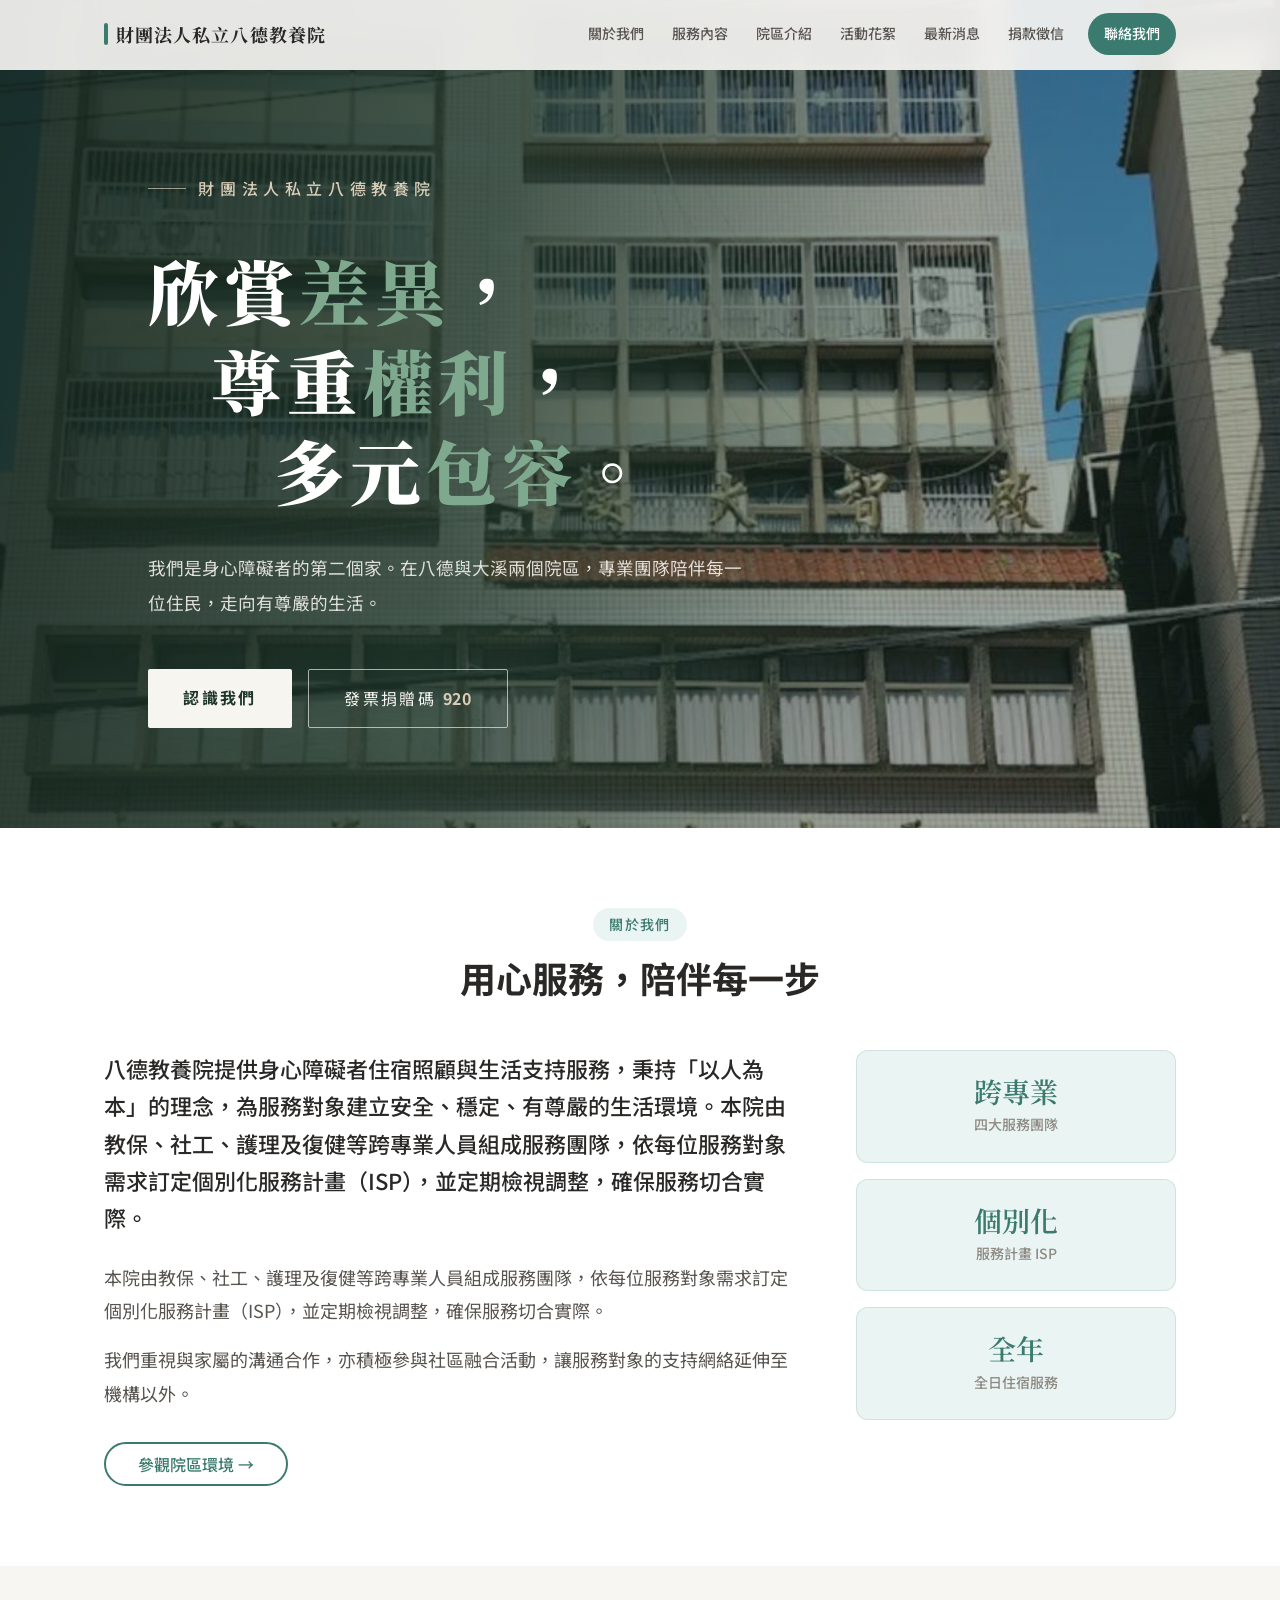
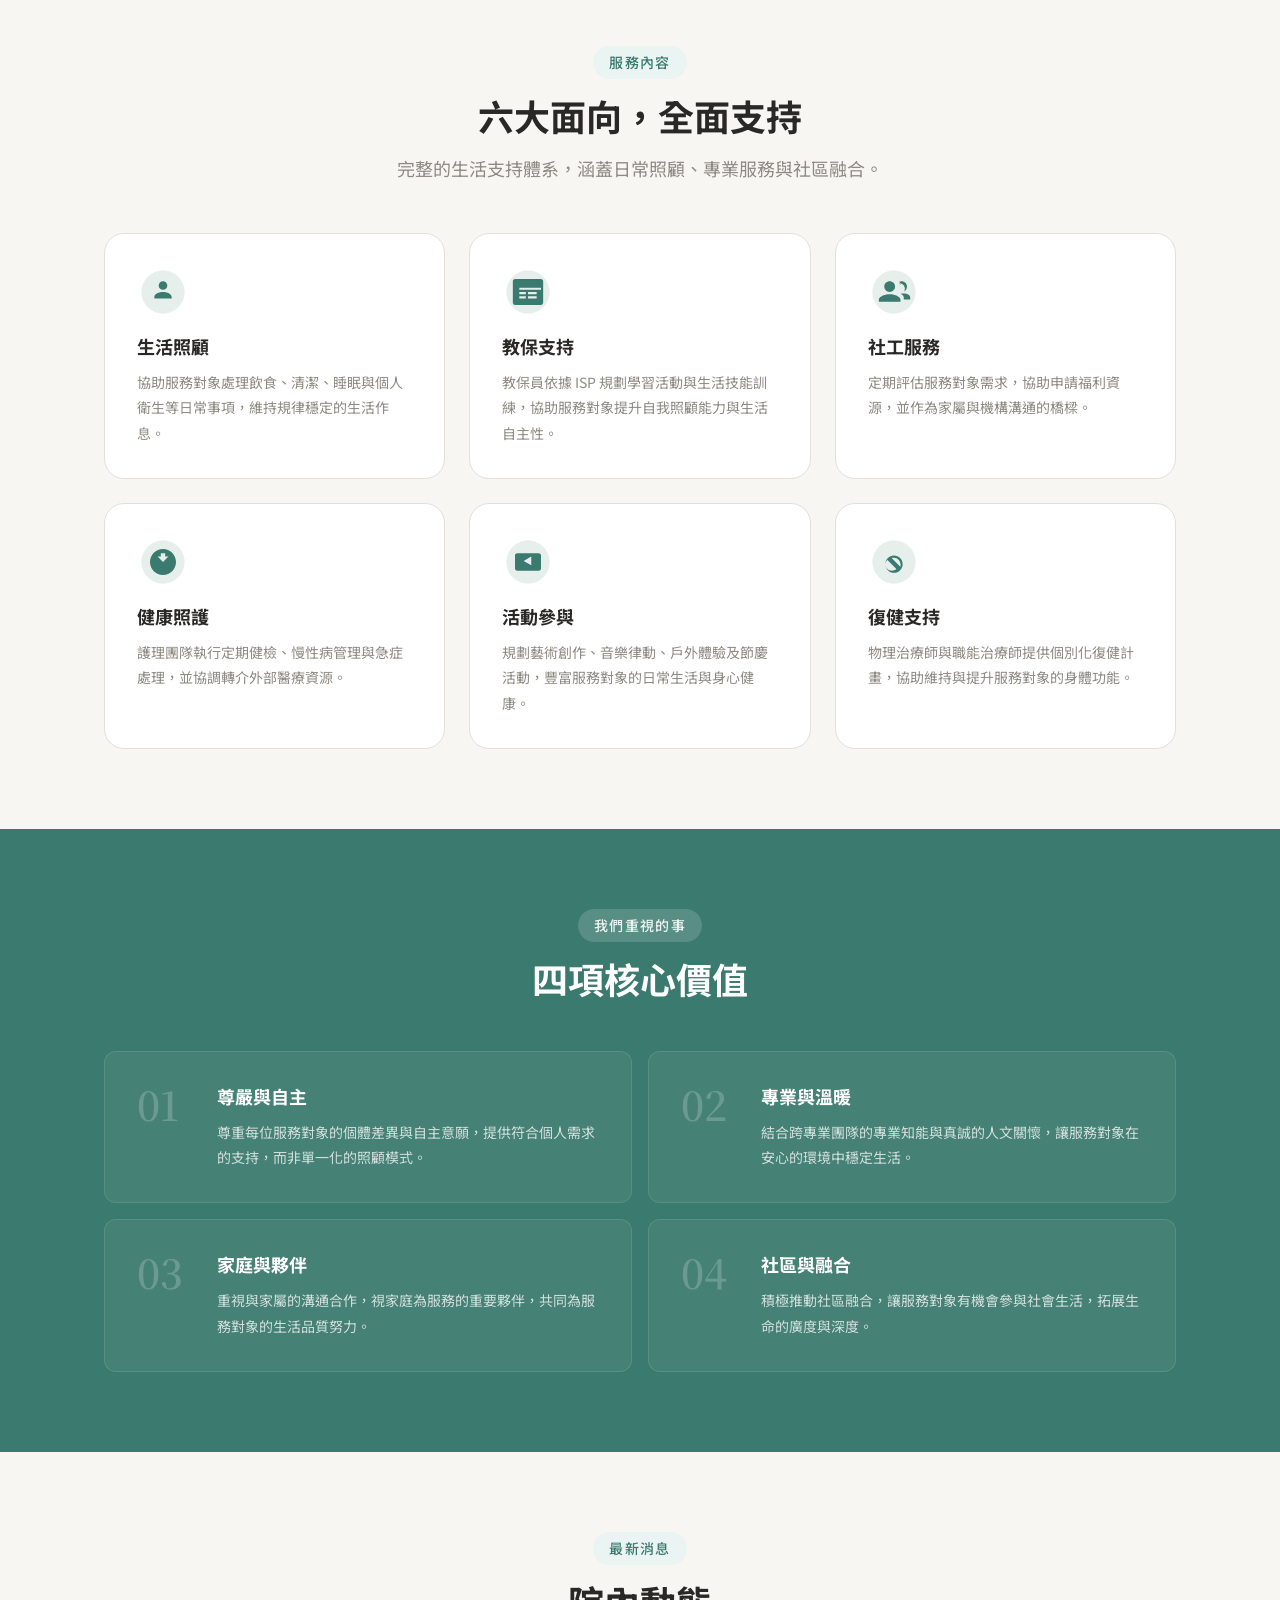
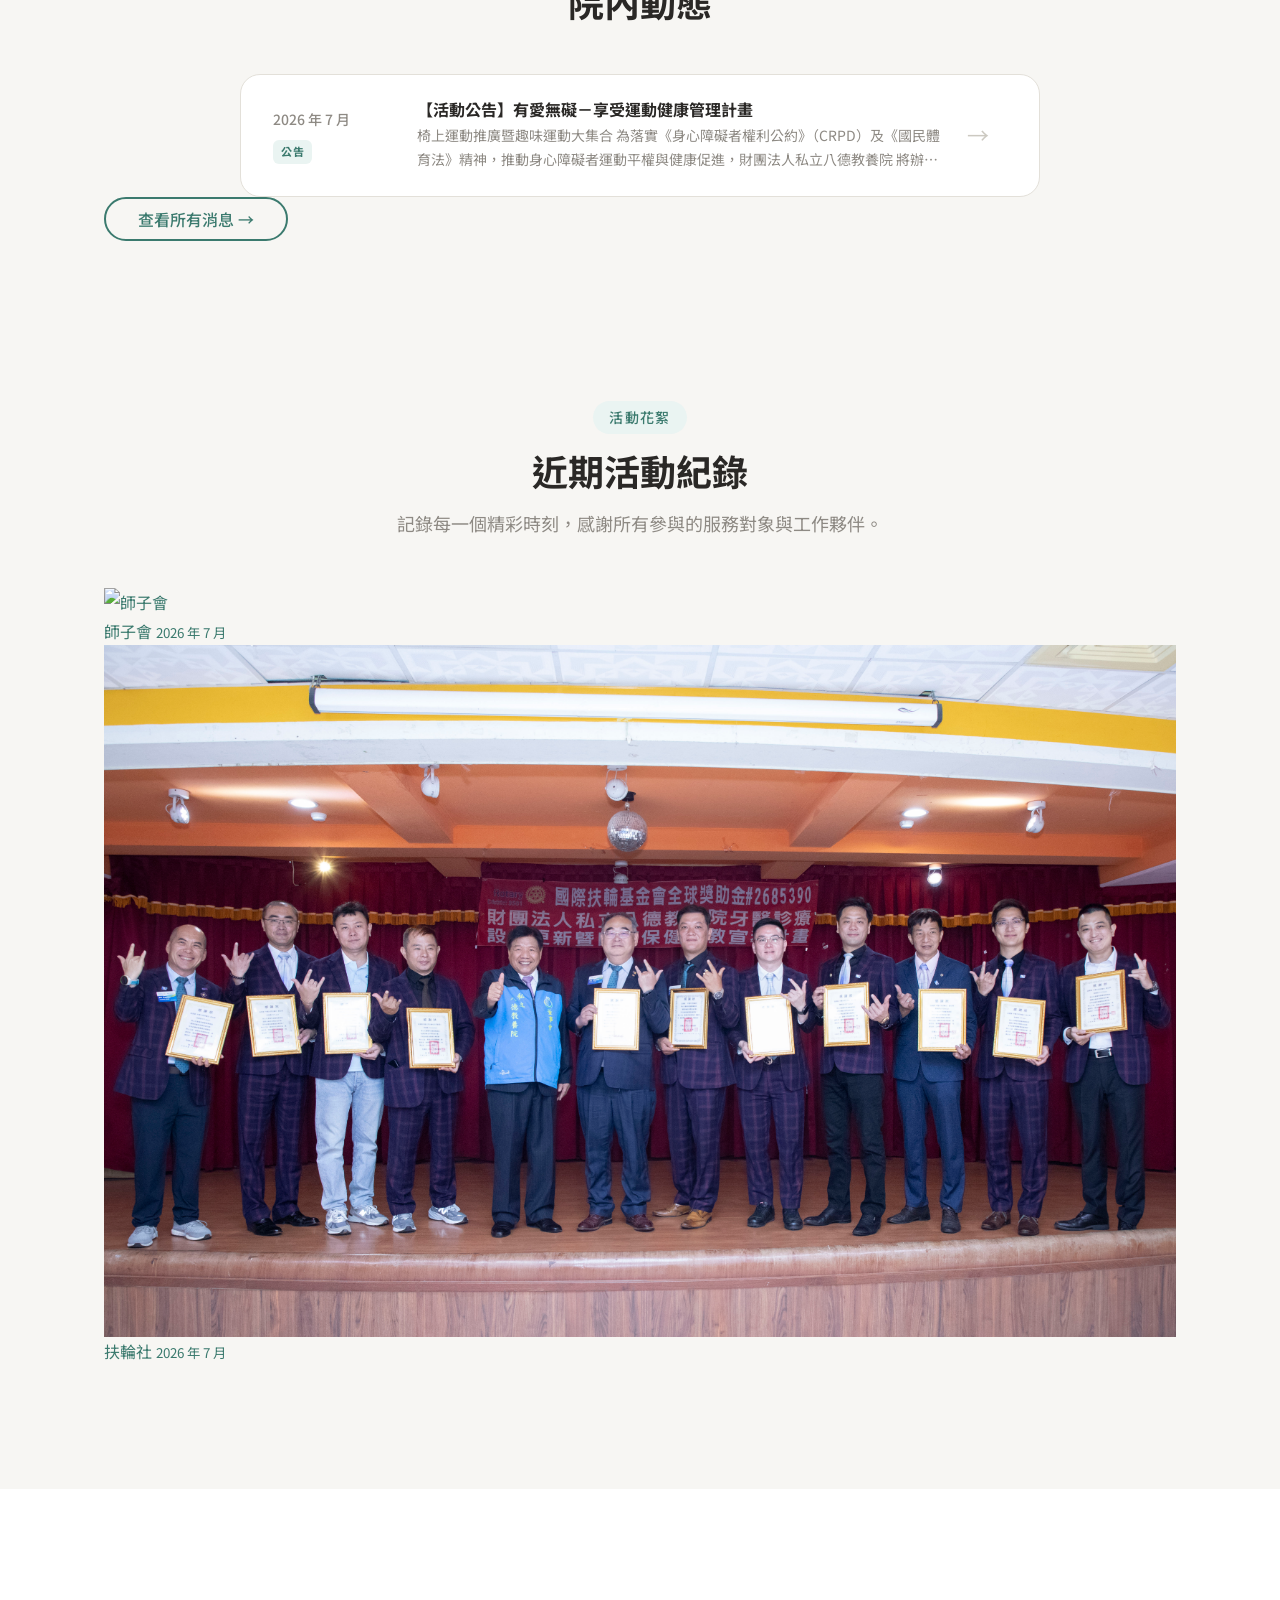
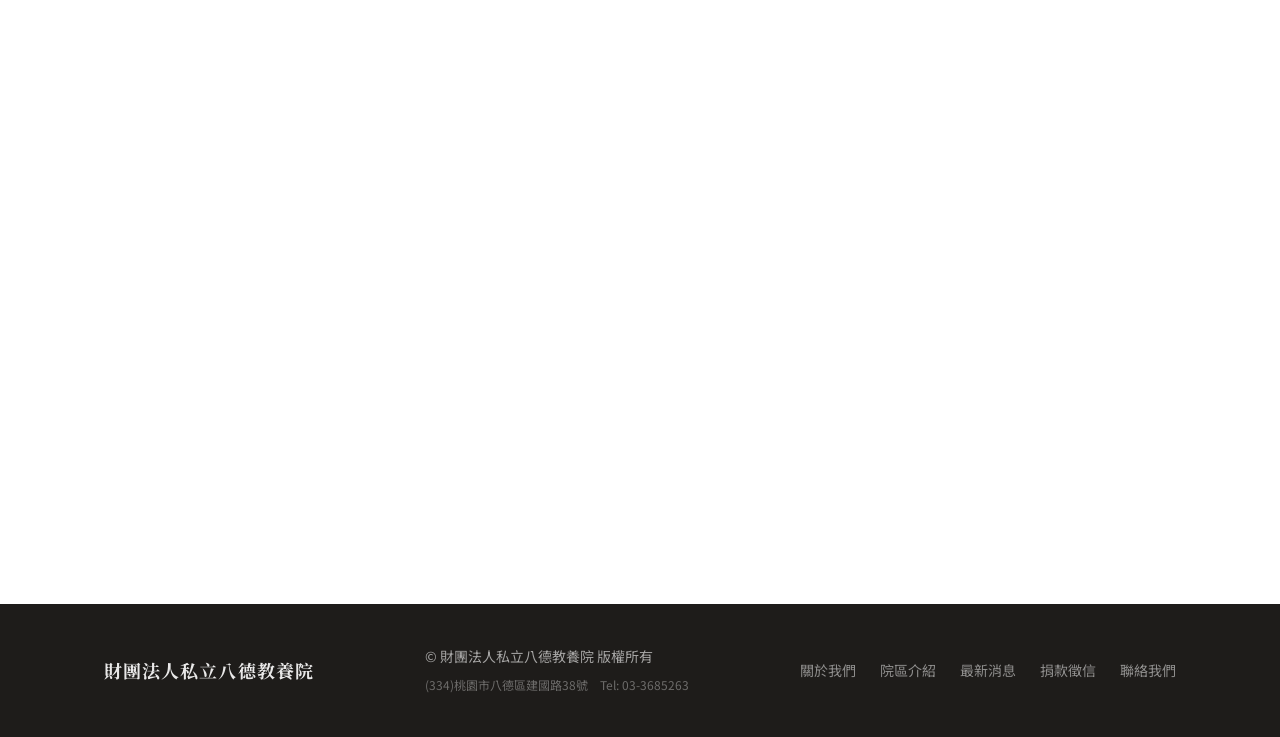
==== commit b5bf0620: "Add files via upload" ====
--- a/index.html
+++ b/index.html
@@ -22,7 +22,6 @@
   <header class="site-header" id="site-header">
     <div class="container header-inner">
       <a href="index.html" class="logo" aria-label="財團法人私立八德教養院首頁">
-        <span class="logo-mark" aria-hidden="true">八德</span>
         <span class="logo-text">財團法人私立八德教養院</span>
       </a>
       <nav class="main-nav" id="main-nav" aria-label="主要導覽">
@@ -342,7 +341,6 @@
   <footer class="site-footer" role="contentinfo">
     <div class="container footer-inner">
       <div class="footer-brand">
-        <span class="logo-mark" aria-hidden="true">八德</span>
         <span class="logo-text">財團法人私立八德教養院</span>
       </div>
       <div class="footer-info">
--- a/style.css
+++ b/style.css
@@ -294,24 +294,20 @@
   text-decoration: none;
 }
 
-.logo-mark {
-  display: flex;
-  align-items: center;
-  justify-content: center;
-  width: 40px;
-  height: 40px;
+.logo::before {
+  content: "";
+  width: 4px;
+  height: 1.4em;
   background: var(--color-primary);
-  color: white;
-  font-size: 14px;
-  font-weight: 700;
-  border-radius: var(--radius-sm);
+  border-radius: 2px;
   flex-shrink: 0;
-  letter-spacing: 0.02em;
 }
 
 .logo-text {
+  font-family: var(--font-serif);
   font-size: var(--size-md);
   font-weight: 700;
+  letter-spacing: 0.06em;
   color: var(--text-main);
 }
 
@@ -1024,9 +1020,8 @@
   gap: var(--space-2);
 }
 
-.site-footer .logo-mark {
-  background: rgba(255,255,255,0.12);
-  color: rgba(255,255,255,0.8);
+.site-footer .logo::before {
+  background: rgba(255,255,255,0.35);
 }
 
 .site-footer .logo-text {
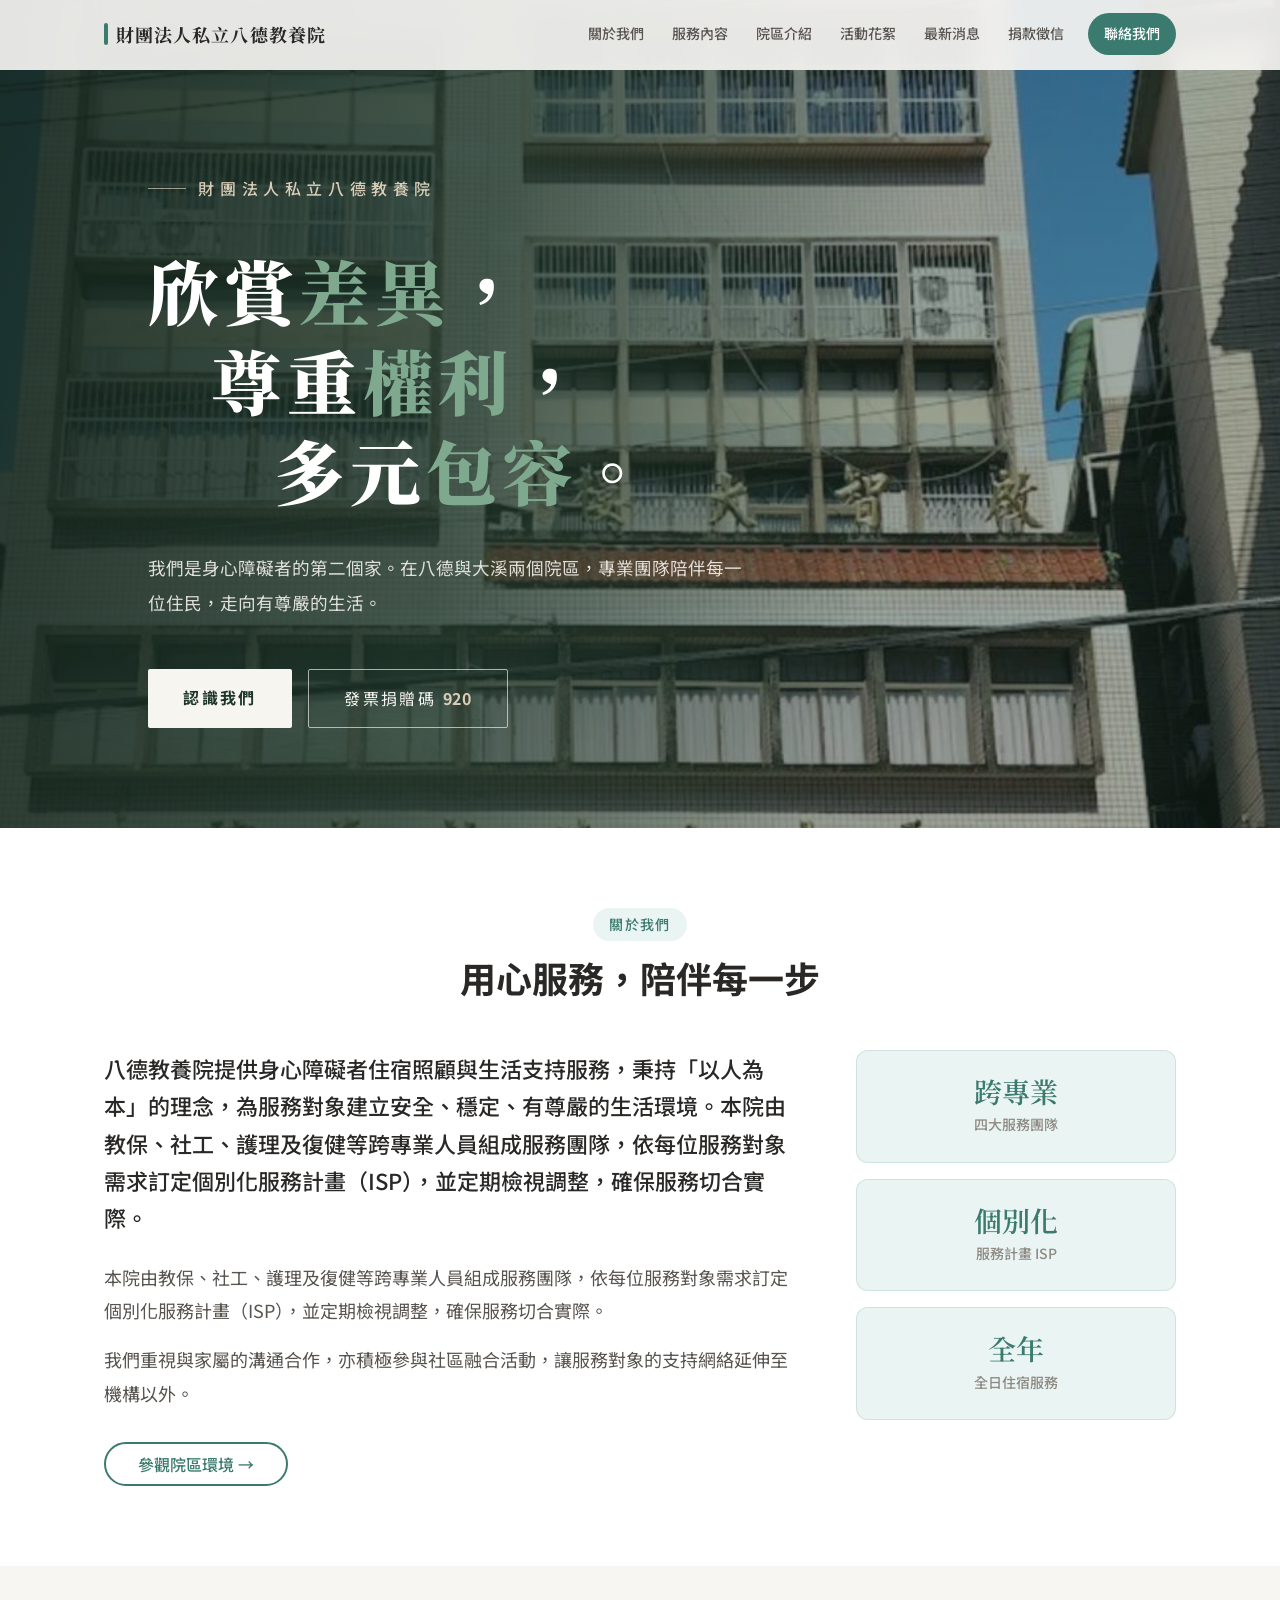
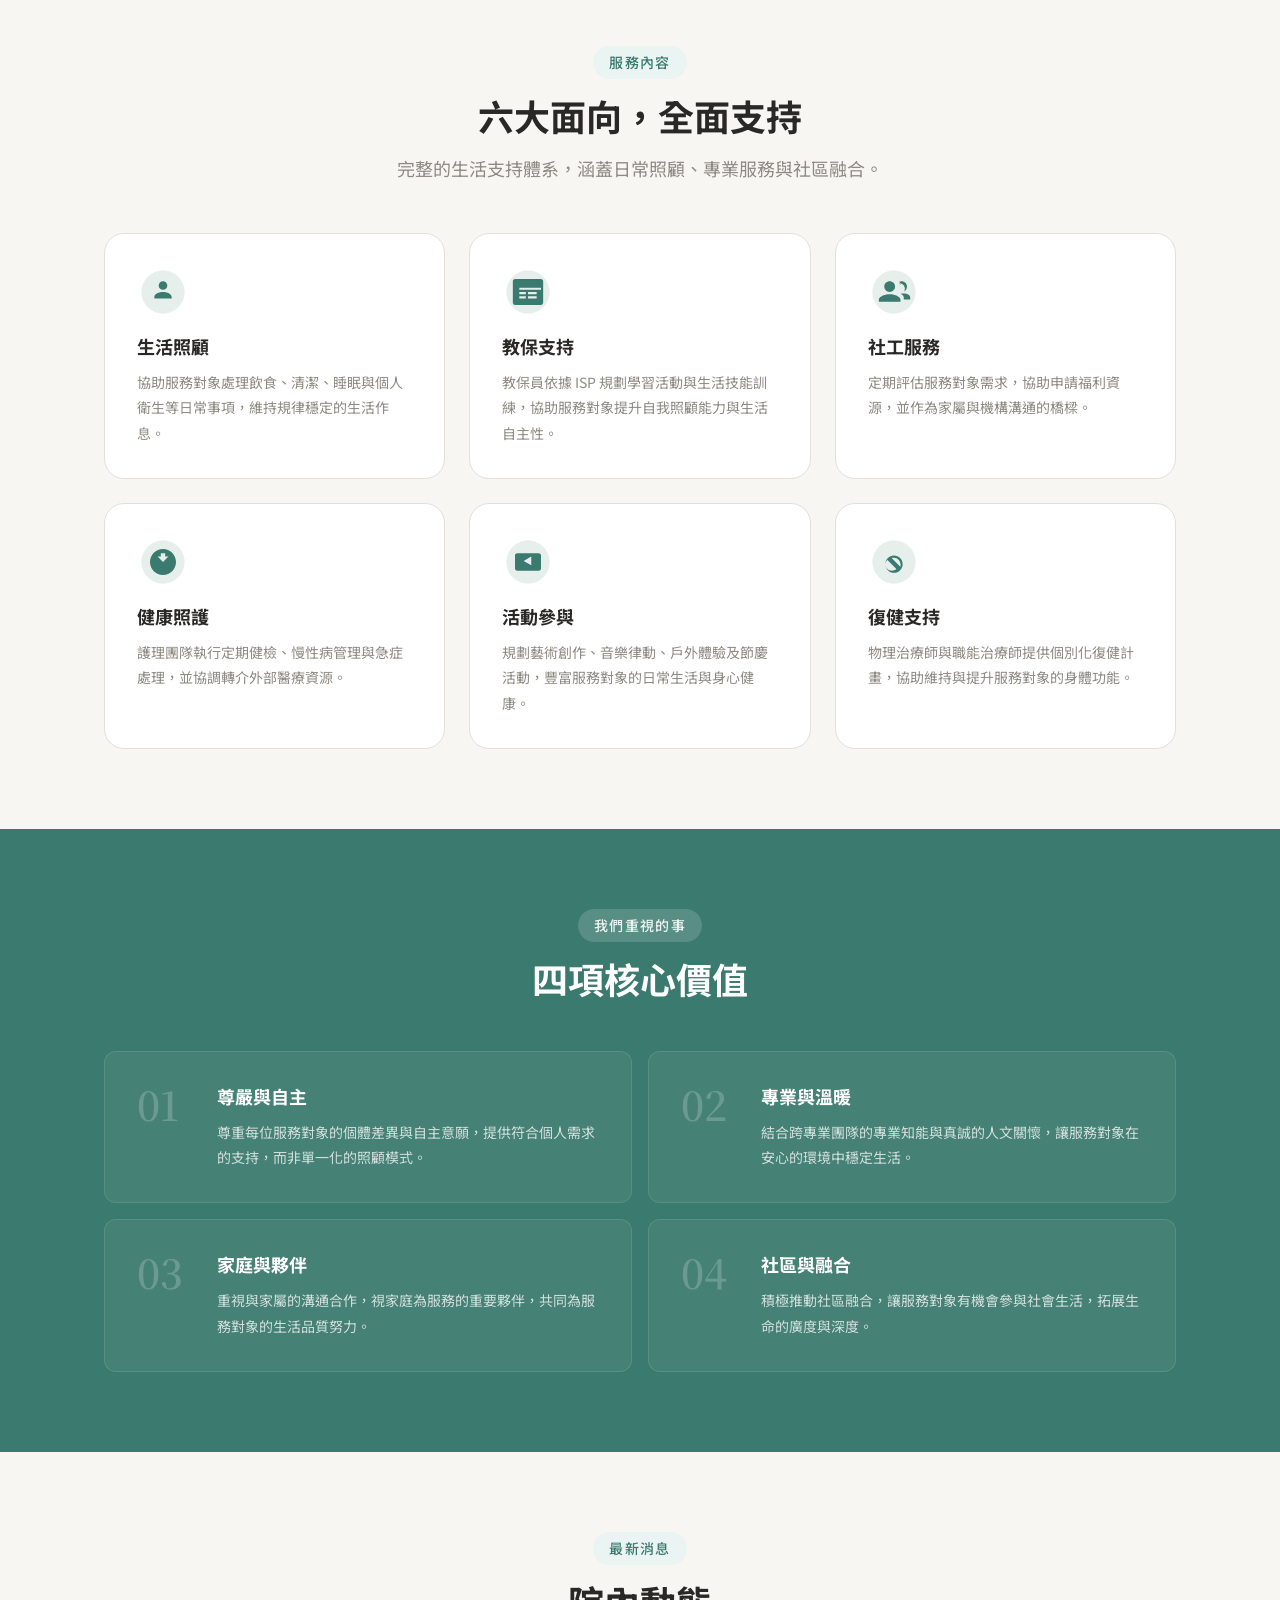
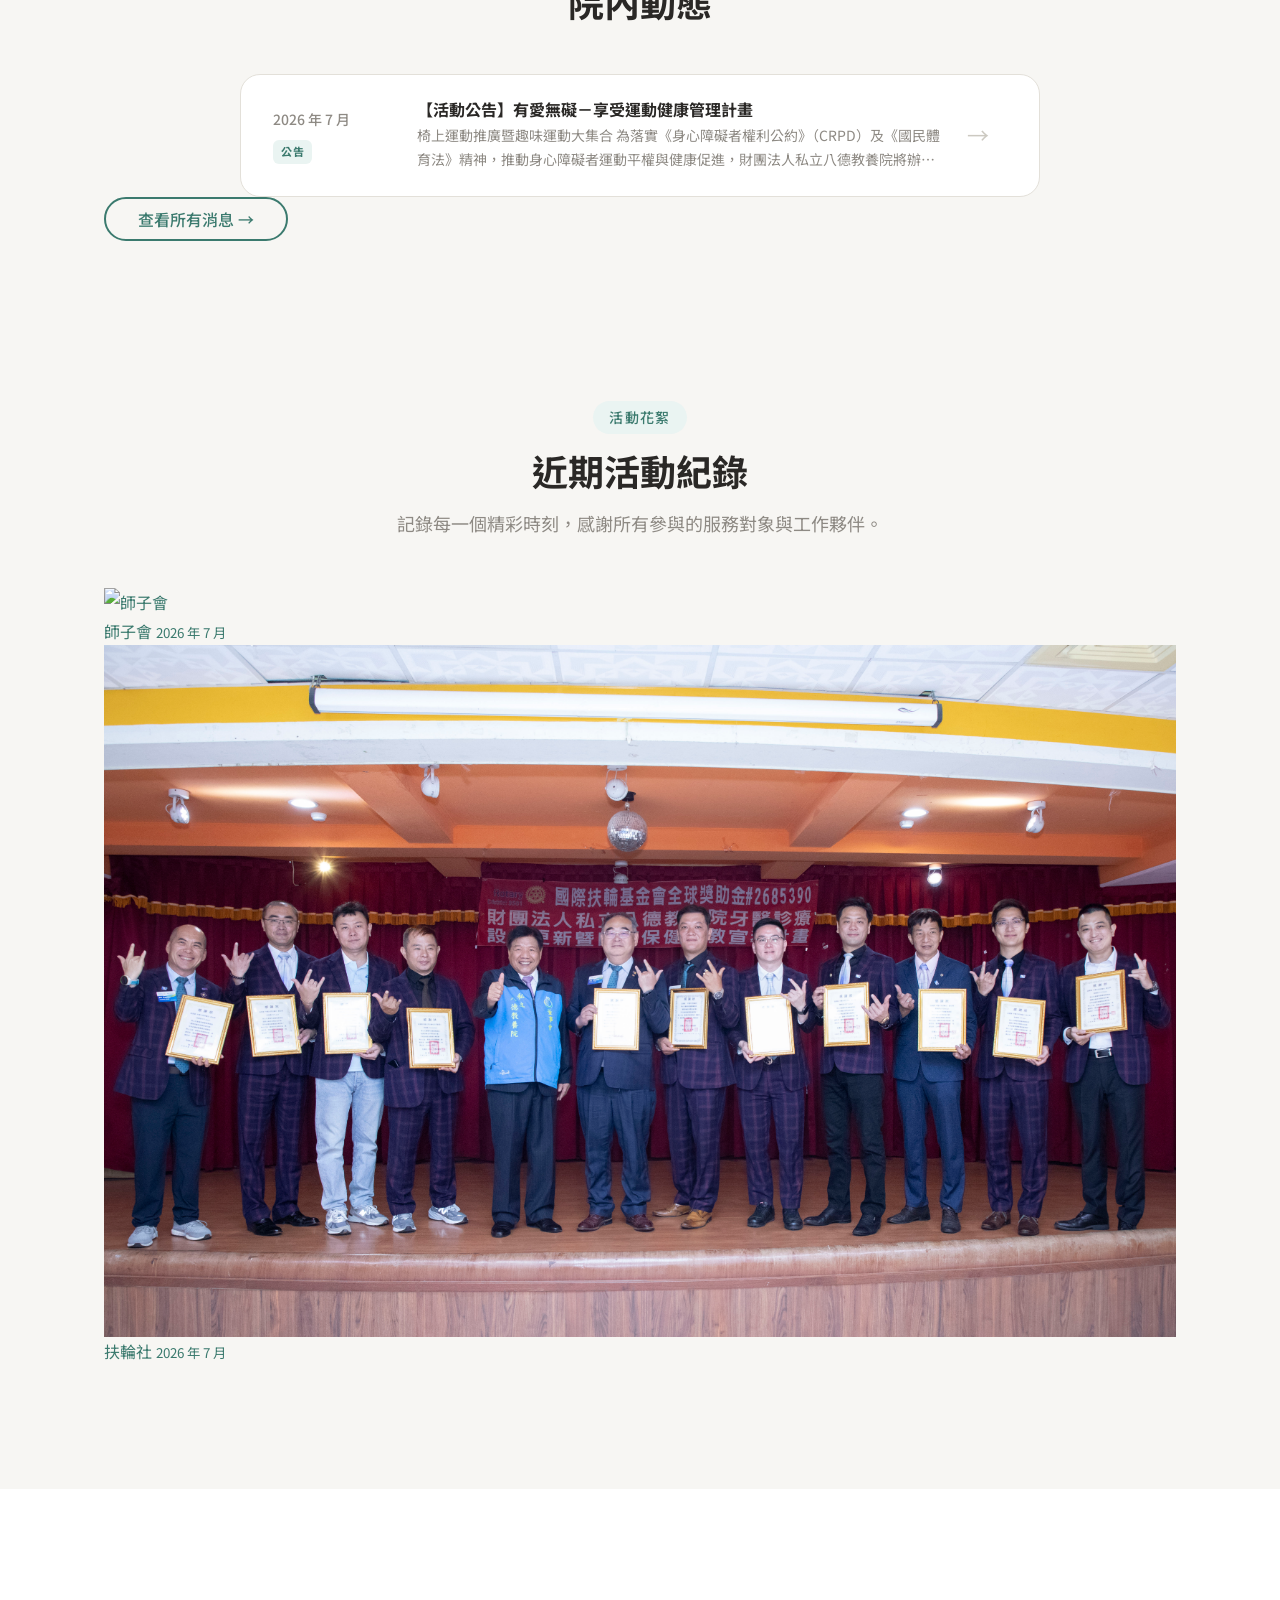
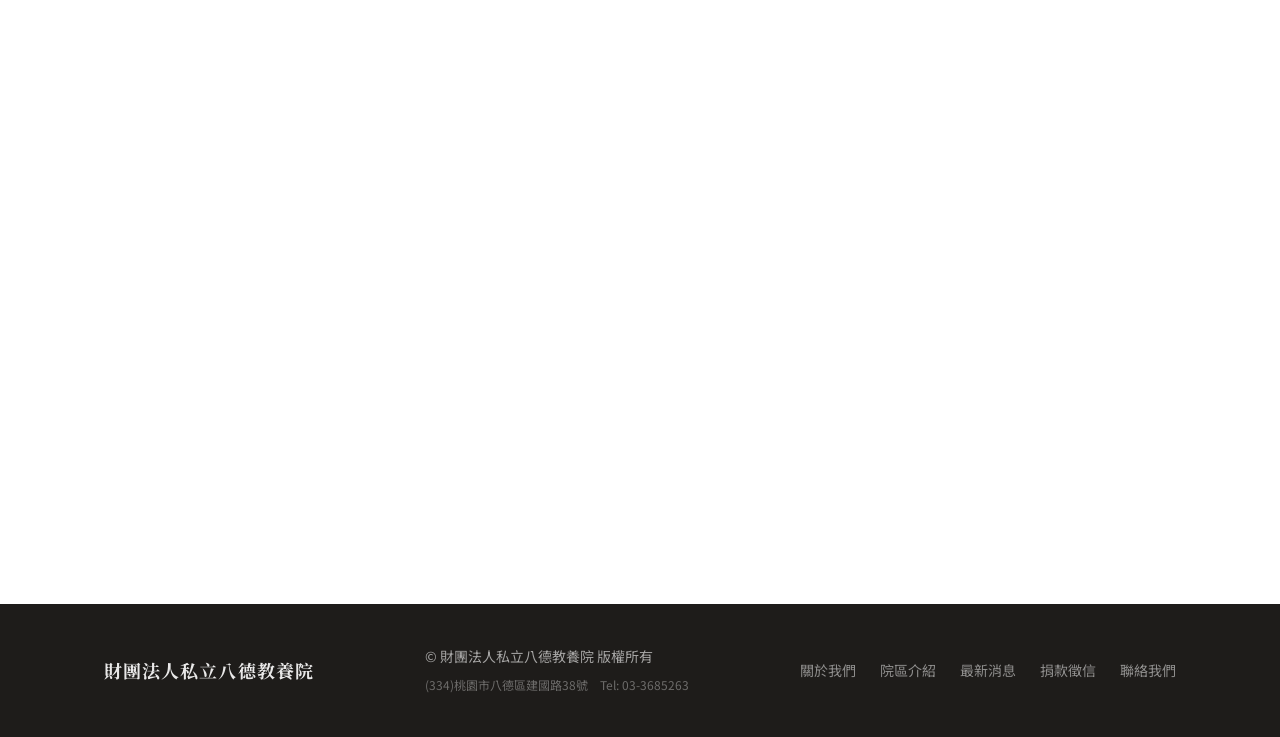
==== commit db75ad50: "Update index.html" ====
--- a/index.html
+++ b/index.html
@@ -9,6 +9,7 @@
   <meta property="og:description" content="以專業照顧與溫暖陪伴，支持每一位服務對象安心生活、穩定成長。" />
   <meta property="og:type" content="website" />
   <title>財團法人私立八德教養院 — 專業照顧・溫暖陪伴</title>
+  <link rel="stylesheet" href="gallery-fix.css?v=1" />
   <link rel="stylesheet" href="style.css" />
   <link rel="preconnect" href="https://fonts.googleapis.com" />
   <link rel="preconnect" href="https://fonts.gstatic.com" crossorigin />
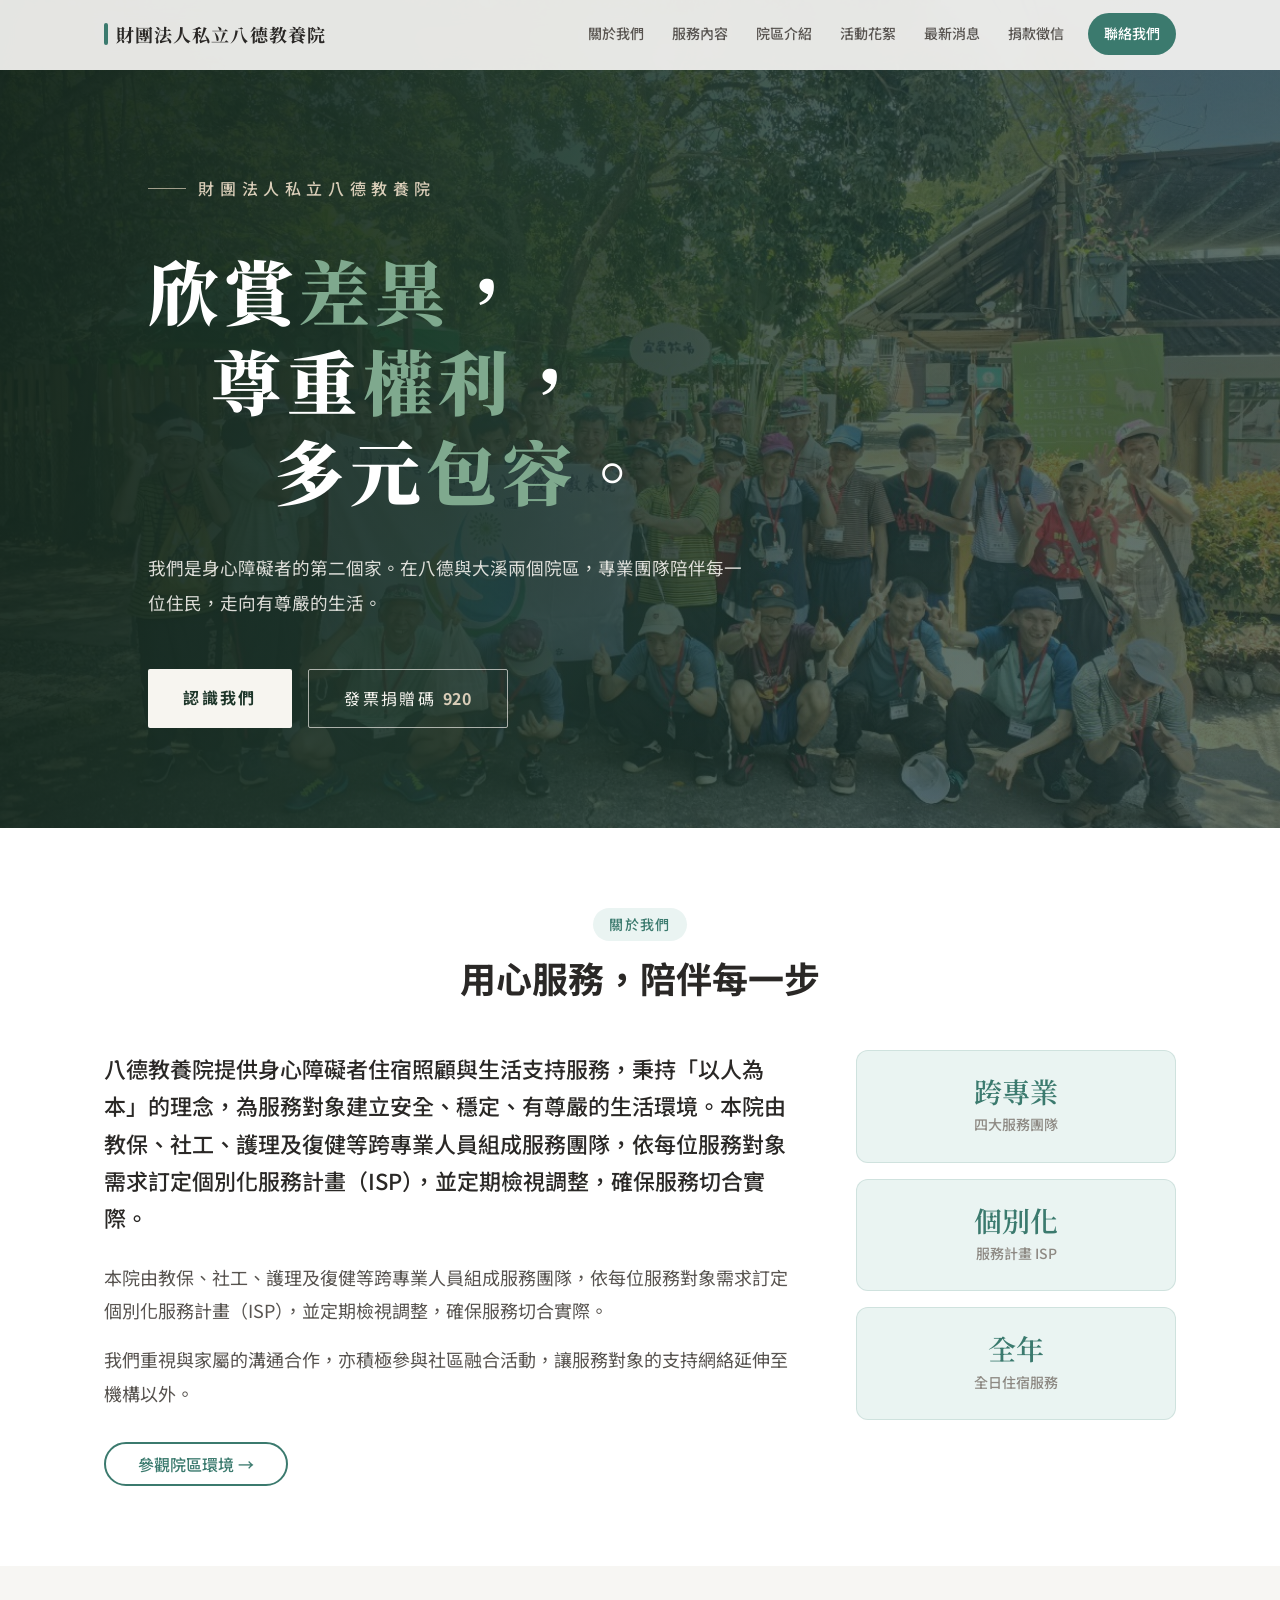
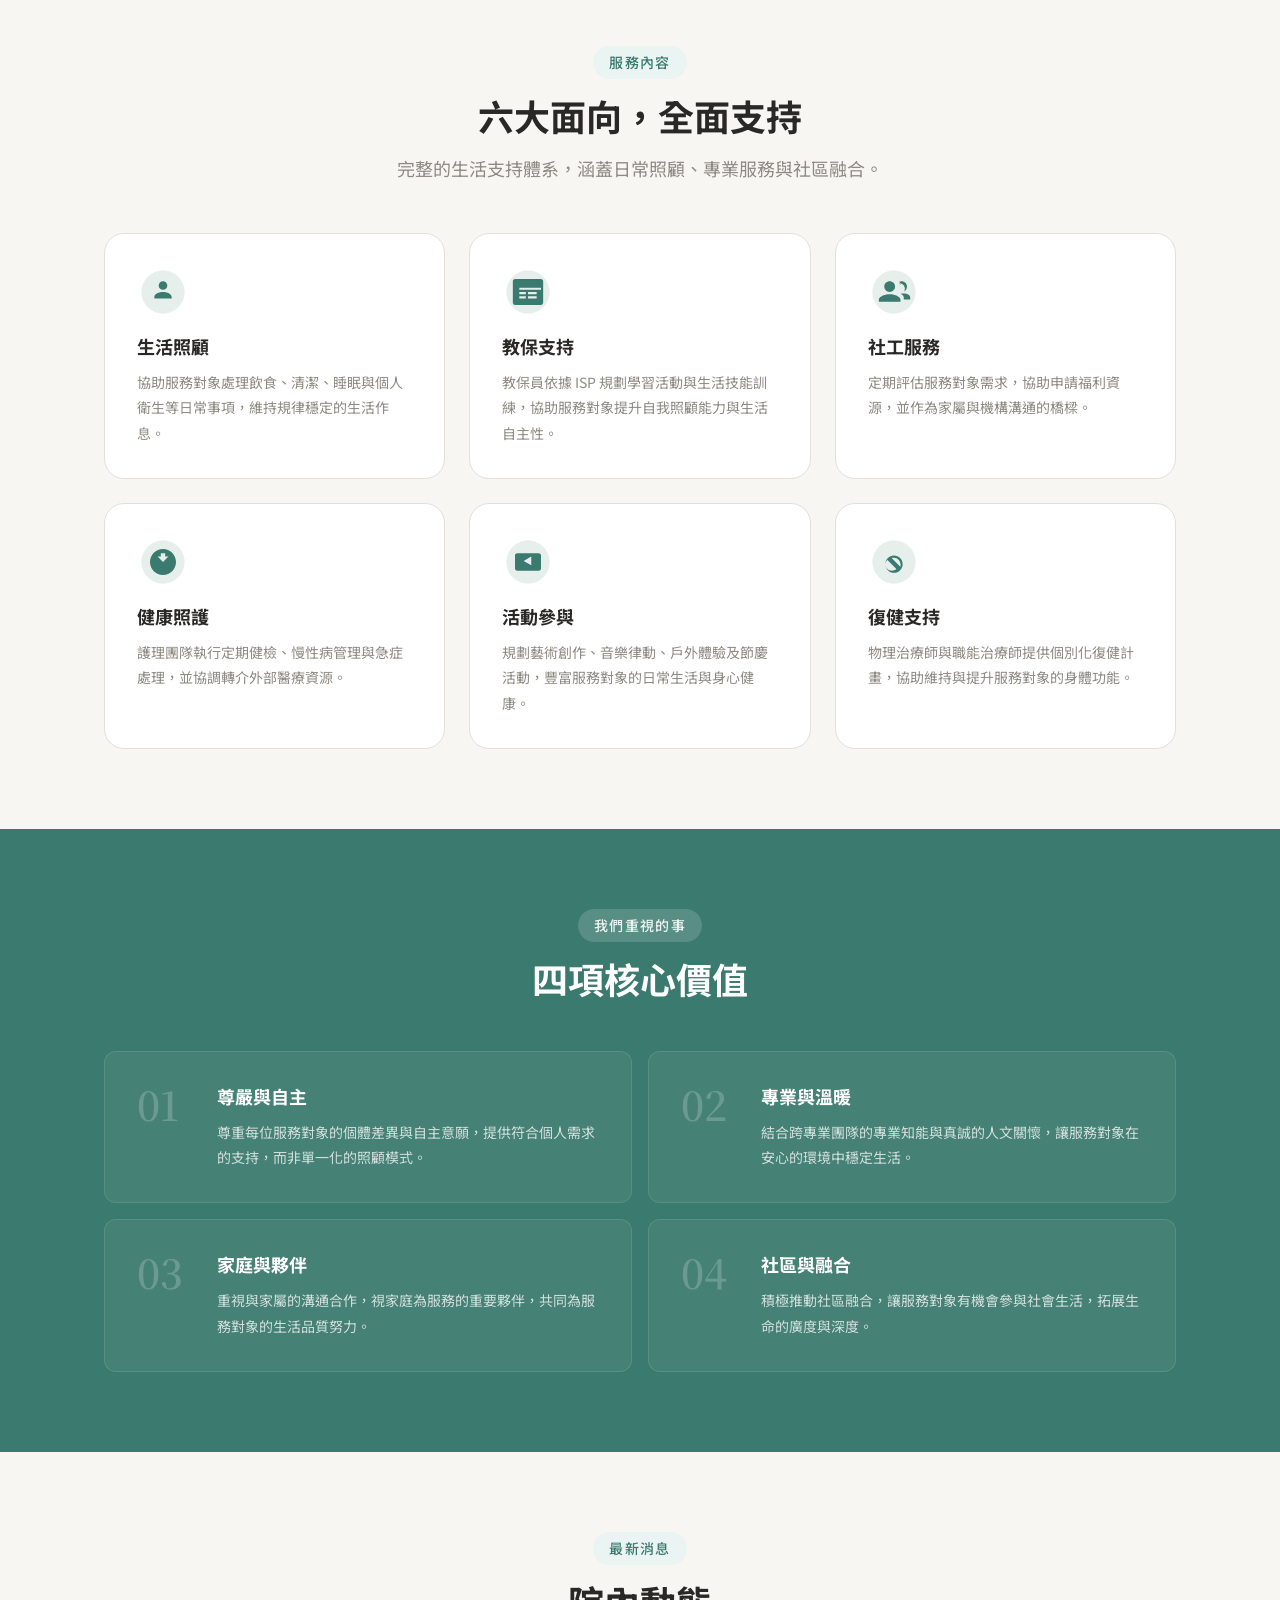
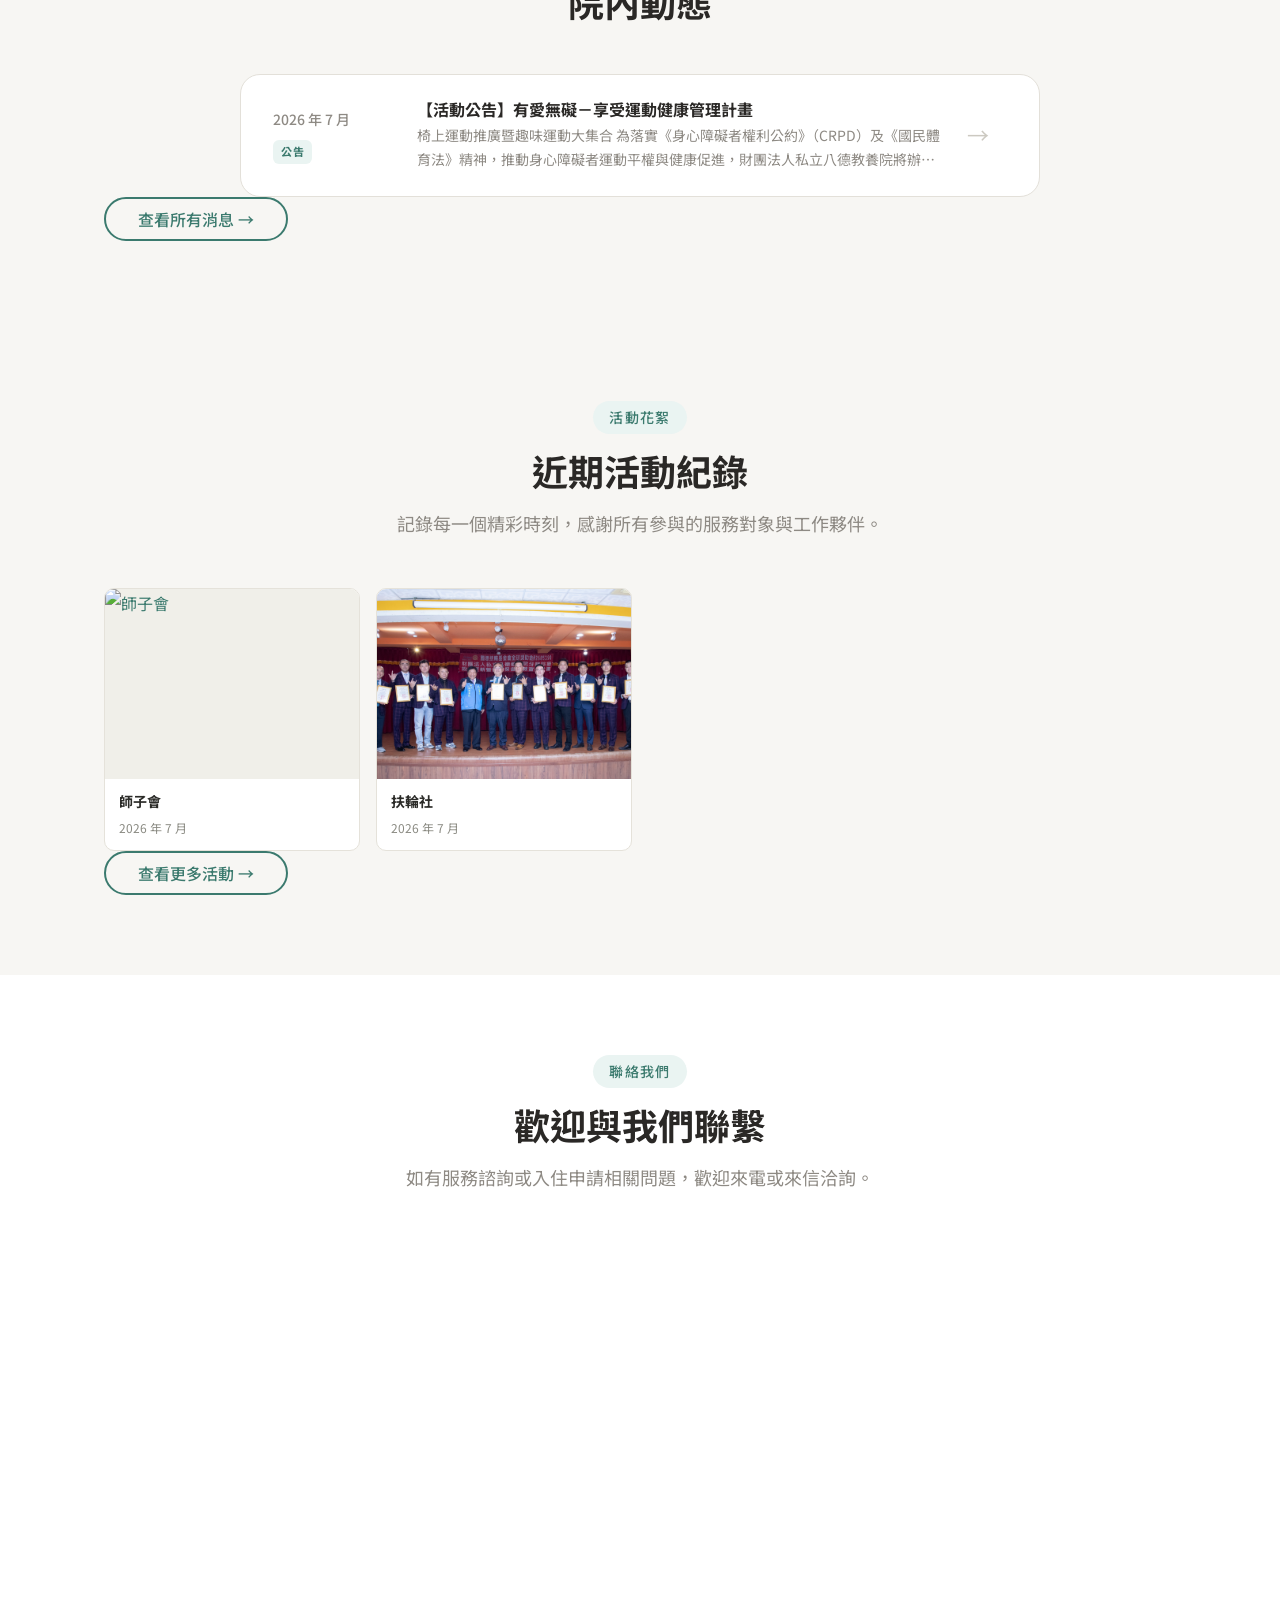
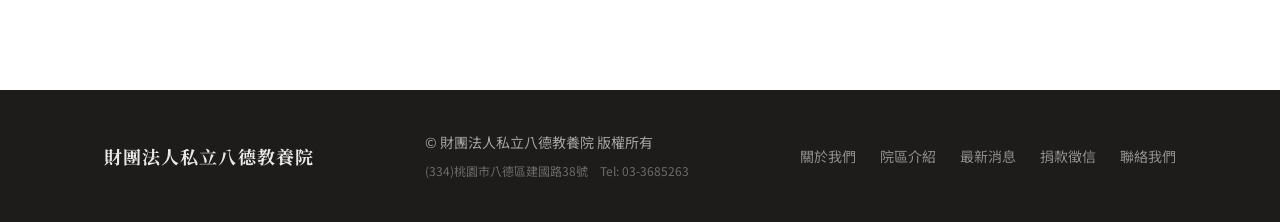
==== commit aae802d0: "Add files via upload fix bug" ====
--- a/index.html
+++ b/index.html
@@ -63,7 +63,7 @@
 
     <!-- ── Hero ── -->
     <section class="hero" id="hero" aria-label="首頁主視覺">
-      <div class="hero-bg" role="img" aria-label="八德教養院院區正面照"></div>
+      <div class="hero-bg" id="hero-bg" role="img" aria-label="八德教養院院區正面照"></div>
       <div class="hero-veil" aria-hidden="true"></div>
       <div class="hero-inner">
         <p class="hero-eyebrow">財團法人私立八德教養院</p>
@@ -72,7 +72,7 @@
           <span>尊重<em>權利</em>，</span>
           <span>多元<em>包容</em>。</span>
         </h1>
-        <p class="hero-lede">我們是身心障礙者的第二個家。在八德與大溪兩個院區，專業團隊陪伴每一位住民，走向有尊嚴的生活。</p>
+        <p class="hero-lede" id="hero-subtitle">我們是身心障礙者的第二個家。在八德與大溪兩個院區，專業團隊陪伴每一位住民，走向有尊嚴的生活。</p>
         <div class="hero-actions">
           <a class="btn-hero btn-hero--solid" href="#about">認識我們</a>
           <span class="btn-hero btn-hero--line">發票捐贈碼 <strong>920</strong></span>
--- a/gallery-fix.css
+++ b/gallery-fix.css
@@ -0,0 +1,260 @@
+/* ============================================================
+   gallery-fix.css
+   活動花絮頁 + 首頁預覽 + 燈箱（獨立檔，不依賴 CSS 變數）
+   在 gallery.html 與 index.html 中接在其他樣式之後載入
+   ============================================================ */
+
+/* ── 相簿列表 ── */
+.gallery-page-grid {
+  display: grid;
+  grid-template-columns: repeat(3, 1fr);
+  gap: 24px;
+}
+
+.gallery-album-card {
+  display: flex;
+  flex-direction: column;
+  border-radius: 12px;
+  overflow: hidden;
+  border: 1px solid #e5e2da;
+  background: #ffffff;
+  cursor: pointer;
+  transition: box-shadow .25s ease, transform .25s ease;
+}
+
+.gallery-album-card:hover {
+  box-shadow: 0 12px 28px rgba(0,0,0,.12);
+  transform: translateY(-4px);
+}
+
+.gallery-album-cover {
+  position: relative;
+  aspect-ratio: 4 / 3;
+  overflow: hidden;
+  background: #f0efe9;
+}
+
+.gallery-album-cover img {
+  width: 100%;
+  height: 100%;
+  object-fit: cover;
+  display: block;
+  transition: transform .4s ease;
+}
+
+.gallery-album-card:hover .gallery-album-cover img {
+  transform: scale(1.05);
+}
+
+.gallery-album-cover-placeholder {
+  width: 100%;
+  height: 100%;
+  display: flex;
+  align-items: center;
+  justify-content: center;
+  background: #e7efec;
+  color: #3B7A6E;
+  font-size: 14px;
+}
+
+.gallery-album-count {
+  position: absolute;
+  right: 10px;
+  bottom: 10px;
+  background: rgba(0,0,0,.55);
+  color: #fff;
+  font-size: 12px;
+  padding: 2px 10px;
+  border-radius: 100px;
+  letter-spacing: .05em;
+}
+
+.gallery-album-info {
+  padding: 18px 20px 20px;
+  min-width: 0;
+  overflow-wrap: break-word;
+}
+
+.gallery-album-title {
+  font-size: 16px;
+  font-weight: 700;
+  color: #2b2b28;
+  margin: 0 0 4px;
+}
+
+.gallery-album-date {
+  font-size: 13px;
+  color: #8a8a82;
+}
+
+.gallery-album-desc {
+  font-size: 13px;
+  color: #5c5c55;
+  margin: 8px 0 0;
+  line-height: 1.6;
+  display: -webkit-box;
+  -webkit-line-clamp: 2;
+  -webkit-box-orient: vertical;
+  overflow: hidden;
+}
+
+/* ── 首頁活動花絮預覽 ── */
+.gallery-preview-grid {
+  display: grid;
+  grid-template-columns: repeat(4, 1fr);
+  gap: 16px;
+}
+
+.gallery-preview-card {
+  display: block;
+  border-radius: 10px;
+  overflow: hidden;
+  border: 1px solid #e5e2da;
+  text-decoration: none;
+  background: #ffffff;
+  transition: box-shadow .25s ease, transform .25s ease;
+}
+
+.gallery-preview-card:hover {
+  box-shadow: 0 8px 20px rgba(0,0,0,.10);
+  transform: translateY(-3px);
+}
+
+.gallery-preview-img {
+  aspect-ratio: 4 / 3;
+  overflow: hidden;
+  background: #f0efe9;
+}
+
+.gallery-preview-img img {
+  width: 100%;
+  height: 100%;
+  object-fit: cover;
+  display: block;
+  transition: transform .4s ease;
+}
+
+.gallery-preview-card:hover .gallery-preview-img img {
+  transform: scale(1.05);
+}
+
+.gallery-preview-caption {
+  padding: 10px 14px 12px;
+  display: flex;
+  flex-direction: column;
+  gap: 2px;
+}
+
+.gallery-preview-caption span {
+  font-size: 14px;
+  font-weight: 700;
+  color: #2b2b28;
+}
+
+.gallery-preview-caption small {
+  font-size: 12px;
+  color: #8a8a82;
+}
+
+/* ── 燈箱 ── */
+.album-lightbox {
+  position: fixed;
+  inset: 0;
+  background: rgba(0,0,0,.92);
+  z-index: 500;
+  display: flex;
+  align-items: center;
+  justify-content: center;
+  opacity: 0;
+  pointer-events: none;
+  transition: opacity .2s ease;
+}
+
+.album-lightbox.is-open {
+  opacity: 1;
+  pointer-events: all;
+}
+
+.lightbox-stage {
+  margin: 0;
+  display: flex;
+  flex-direction: column;
+  align-items: center;
+  gap: 14px;
+  max-width: 90vw;
+}
+
+.album-lightbox img {
+  max-width: 90vw;
+  max-height: 84vh;
+  object-fit: contain;
+  border-radius: 8px;
+}
+
+.lightbox-caption {
+  display: flex;
+  align-items: baseline;
+  gap: 16px;
+  color: rgba(255,255,255,.85);
+  font-size: 14px;
+}
+
+.lightbox-caption #lightbox-counter {
+  color: rgba(255,255,255,.55);
+  letter-spacing: .08em;
+}
+
+.lightbox-close,
+.lightbox-nav {
+  position: absolute;
+  background: rgba(255,255,255,.12);
+  border: none;
+  color: #fff;
+  border-radius: 50%;
+  cursor: pointer;
+  display: flex;
+  align-items: center;
+  justify-content: center;
+  transition: background .2s ease;
+  z-index: 1;
+}
+
+.lightbox-close:hover,
+.lightbox-nav:hover {
+  background: rgba(255,255,255,.28);
+}
+
+.lightbox-close {
+  top: 20px;
+  right: 20px;
+  width: 44px;
+  height: 44px;
+  font-size: 20px;
+}
+
+.lightbox-nav {
+  top: 50%;
+  transform: translateY(-50%);
+  width: 48px;
+  height: 48px;
+  font-size: 30px;
+  line-height: 1;
+  padding-bottom: 4px;
+}
+
+.lightbox-prev { left: 20px; }
+.lightbox-next { right: 20px; }
+
+/* ── RWD ── */
+@media (max-width: 1024px) {
+  .gallery-page-grid { grid-template-columns: repeat(2, 1fr); }
+  .gallery-preview-grid { grid-template-columns: repeat(2, 1fr); }
+}
+
+@media (max-width: 640px) {
+  .gallery-page-grid { grid-template-columns: 1fr; }
+  .lightbox-prev { left: 8px; }
+  .lightbox-next { right: 8px; }
+  .lightbox-nav { width: 40px; height: 40px; font-size: 24px; }
+  .album-lightbox img { max-width: 96vw; }
+}
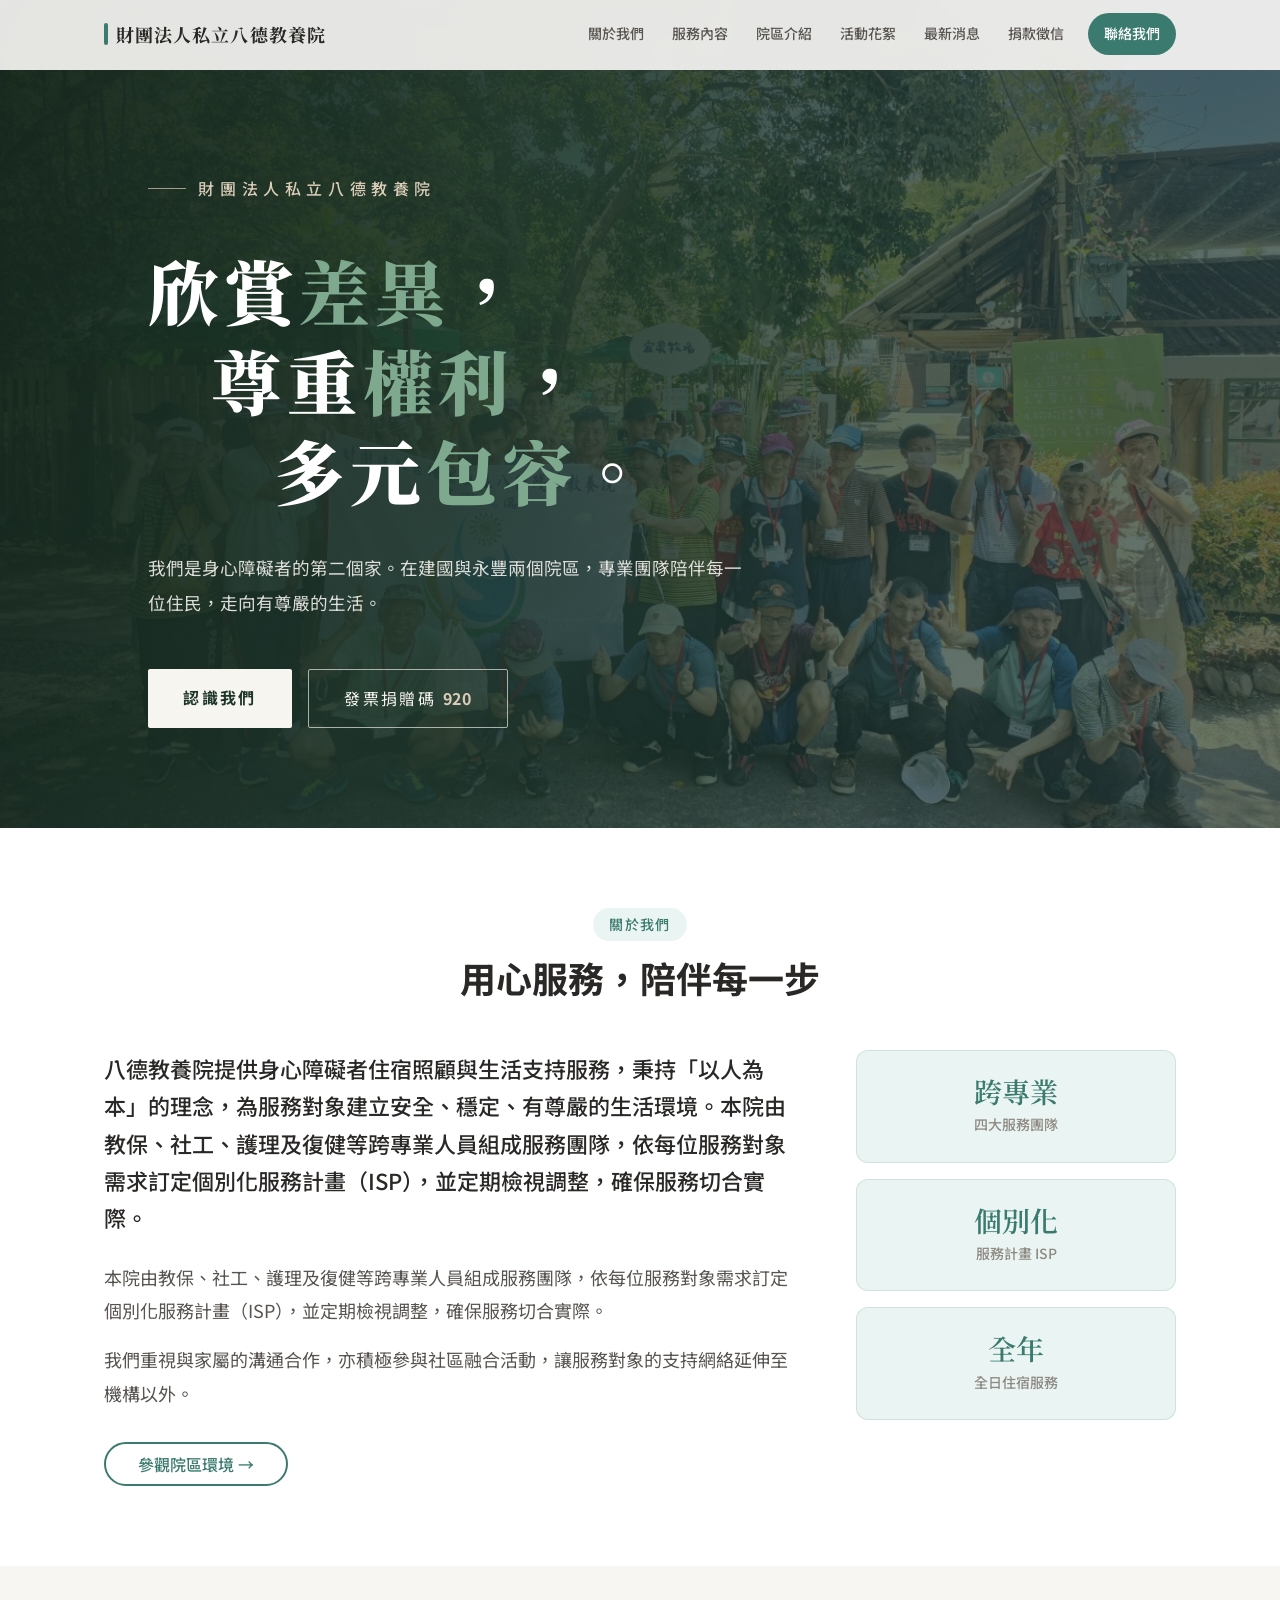
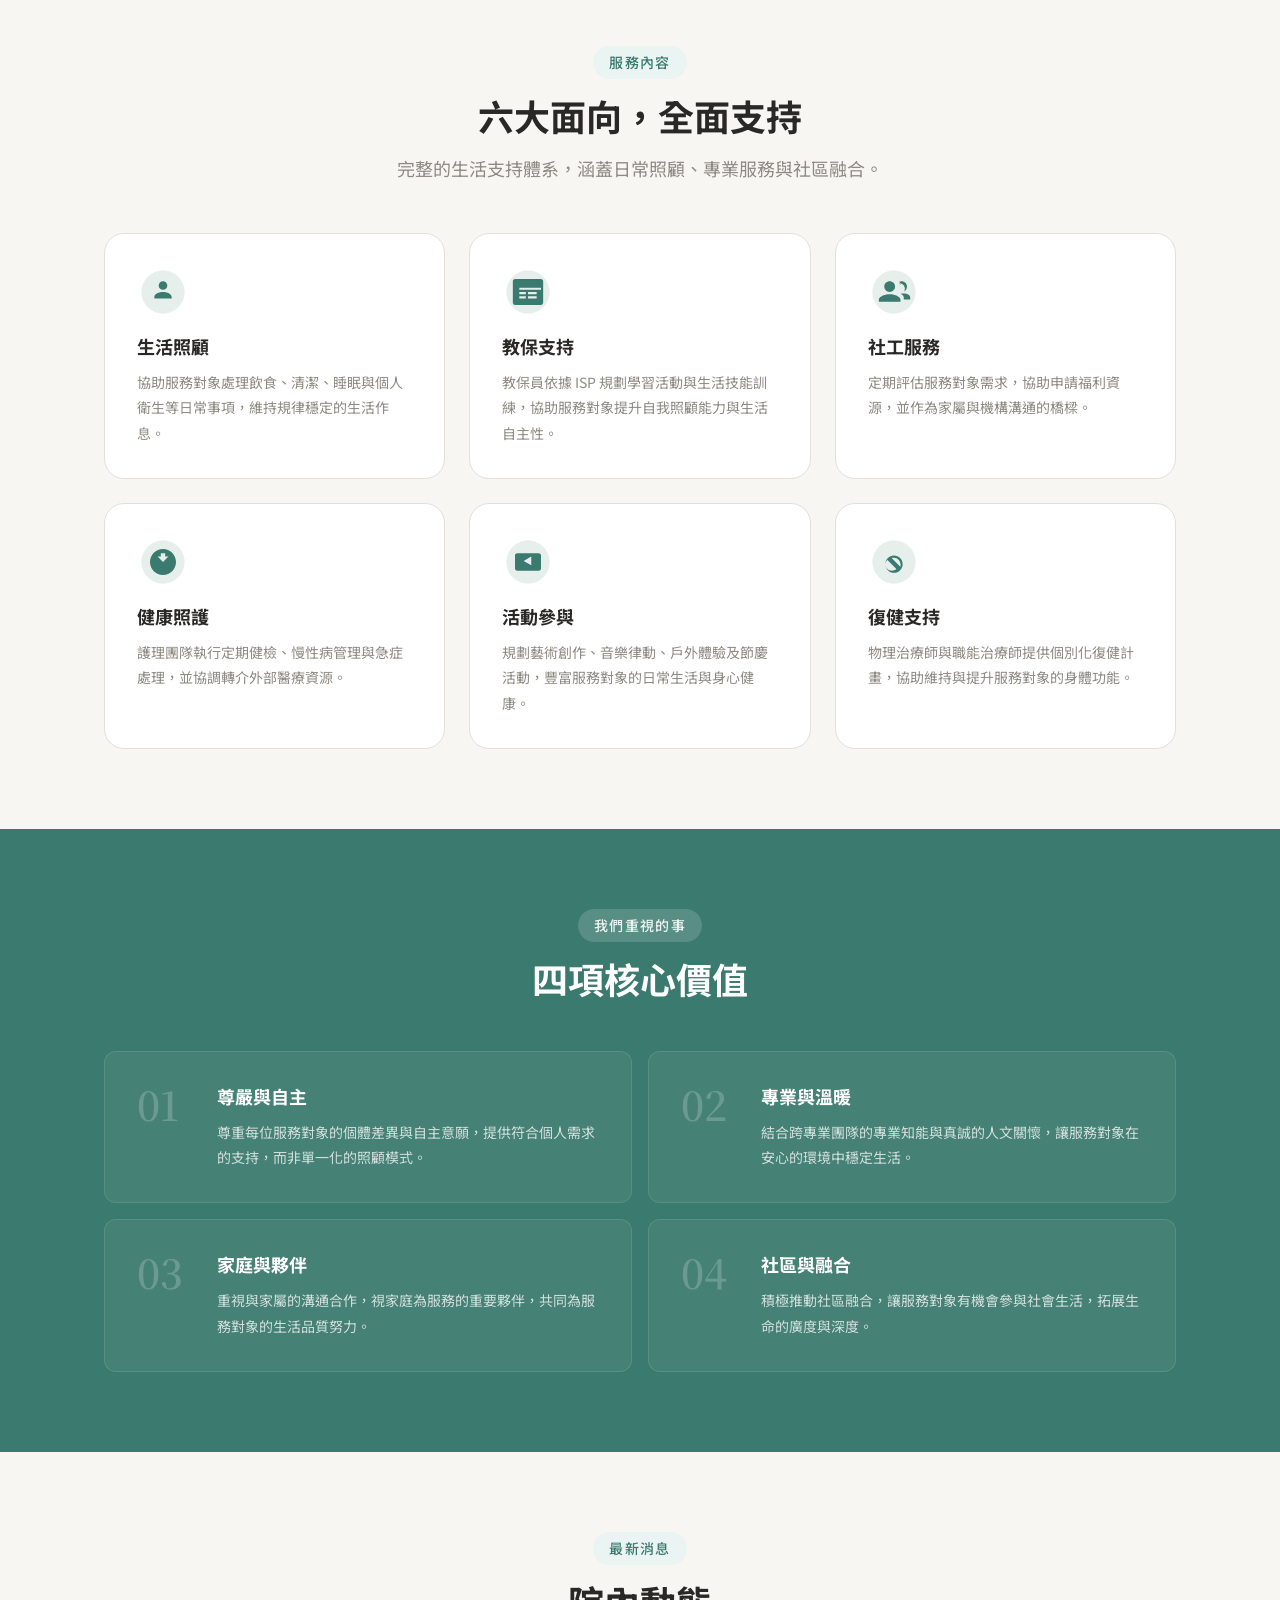
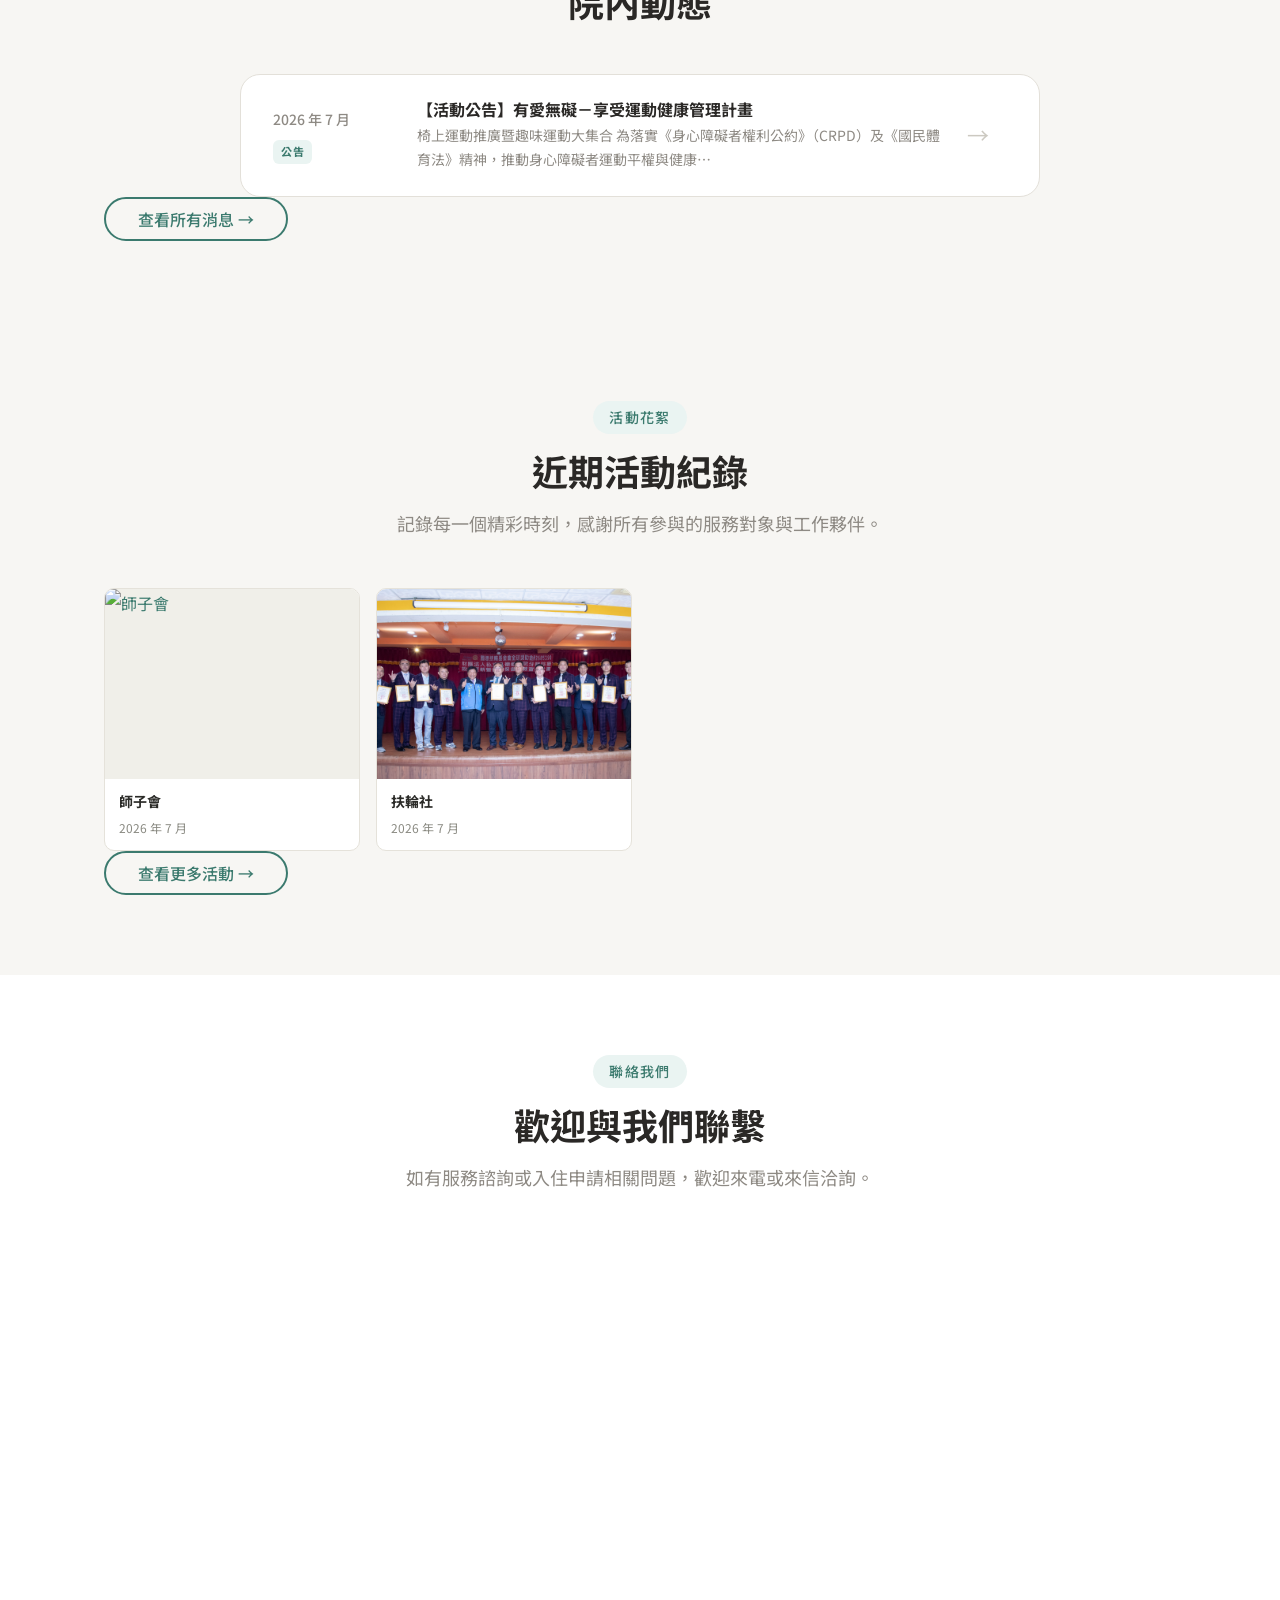
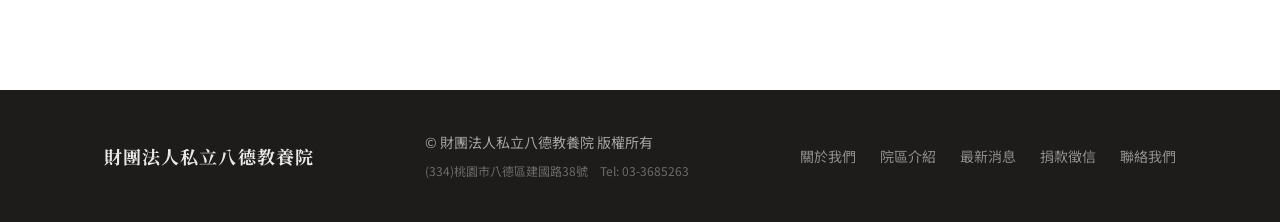
==== commit c783e727: "Update index.html text edit" ====
--- a/index.html
+++ b/index.html
@@ -72,7 +72,7 @@
           <span>尊重<em>權利</em>，</span>
           <span>多元<em>包容</em>。</span>
         </h1>
-        <p class="hero-lede" id="hero-subtitle">我們是身心障礙者的第二個家。在八德與大溪兩個院區，專業團隊陪伴每一位住民，走向有尊嚴的生活。</p>
+        <p class="hero-lede" id="hero-subtitle">我們是身心障礙者的第二個家。在建國與永豐兩個院區，專業團隊陪伴每一位住民，走向有尊嚴的生活。</p>
         <div class="hero-actions">
           <a class="btn-hero btn-hero--solid" href="#about">認識我們</a>
           <span class="btn-hero btn-hero--line">發票捐贈碼 <strong>920</strong></span>
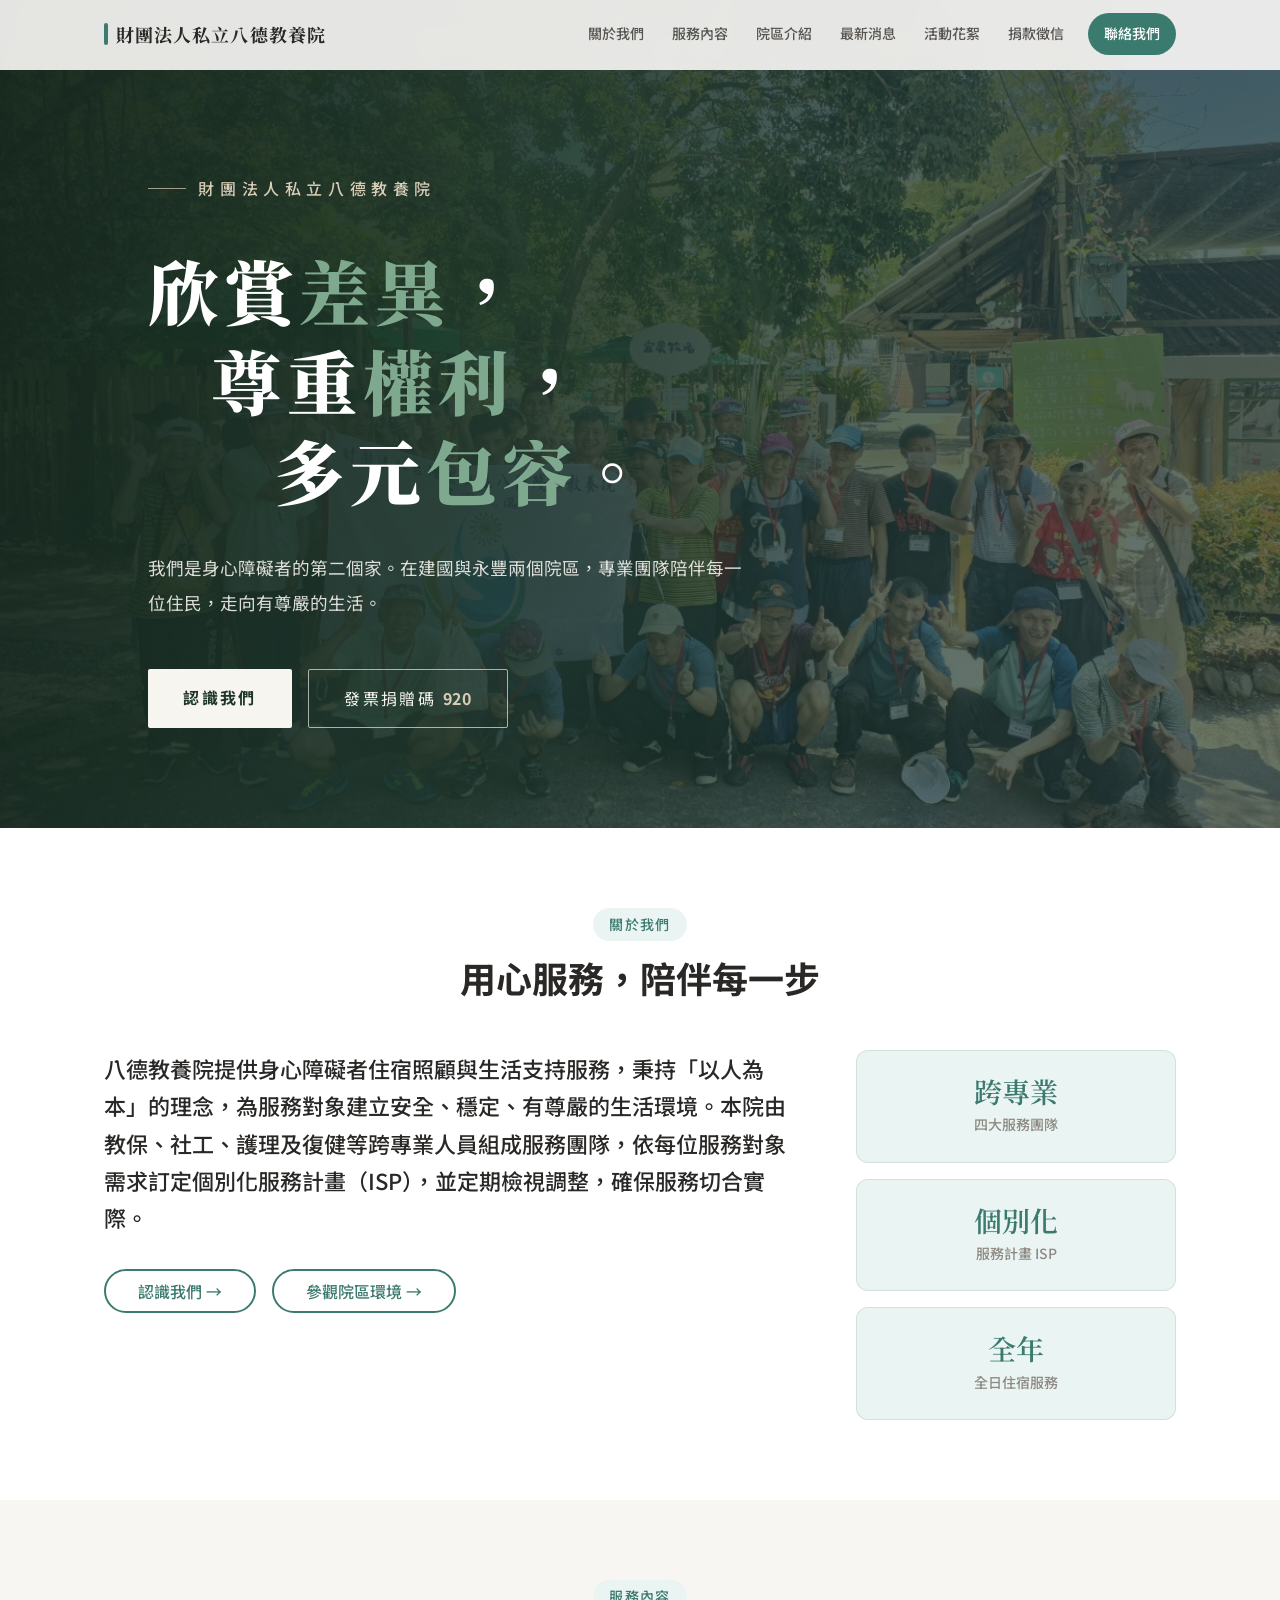
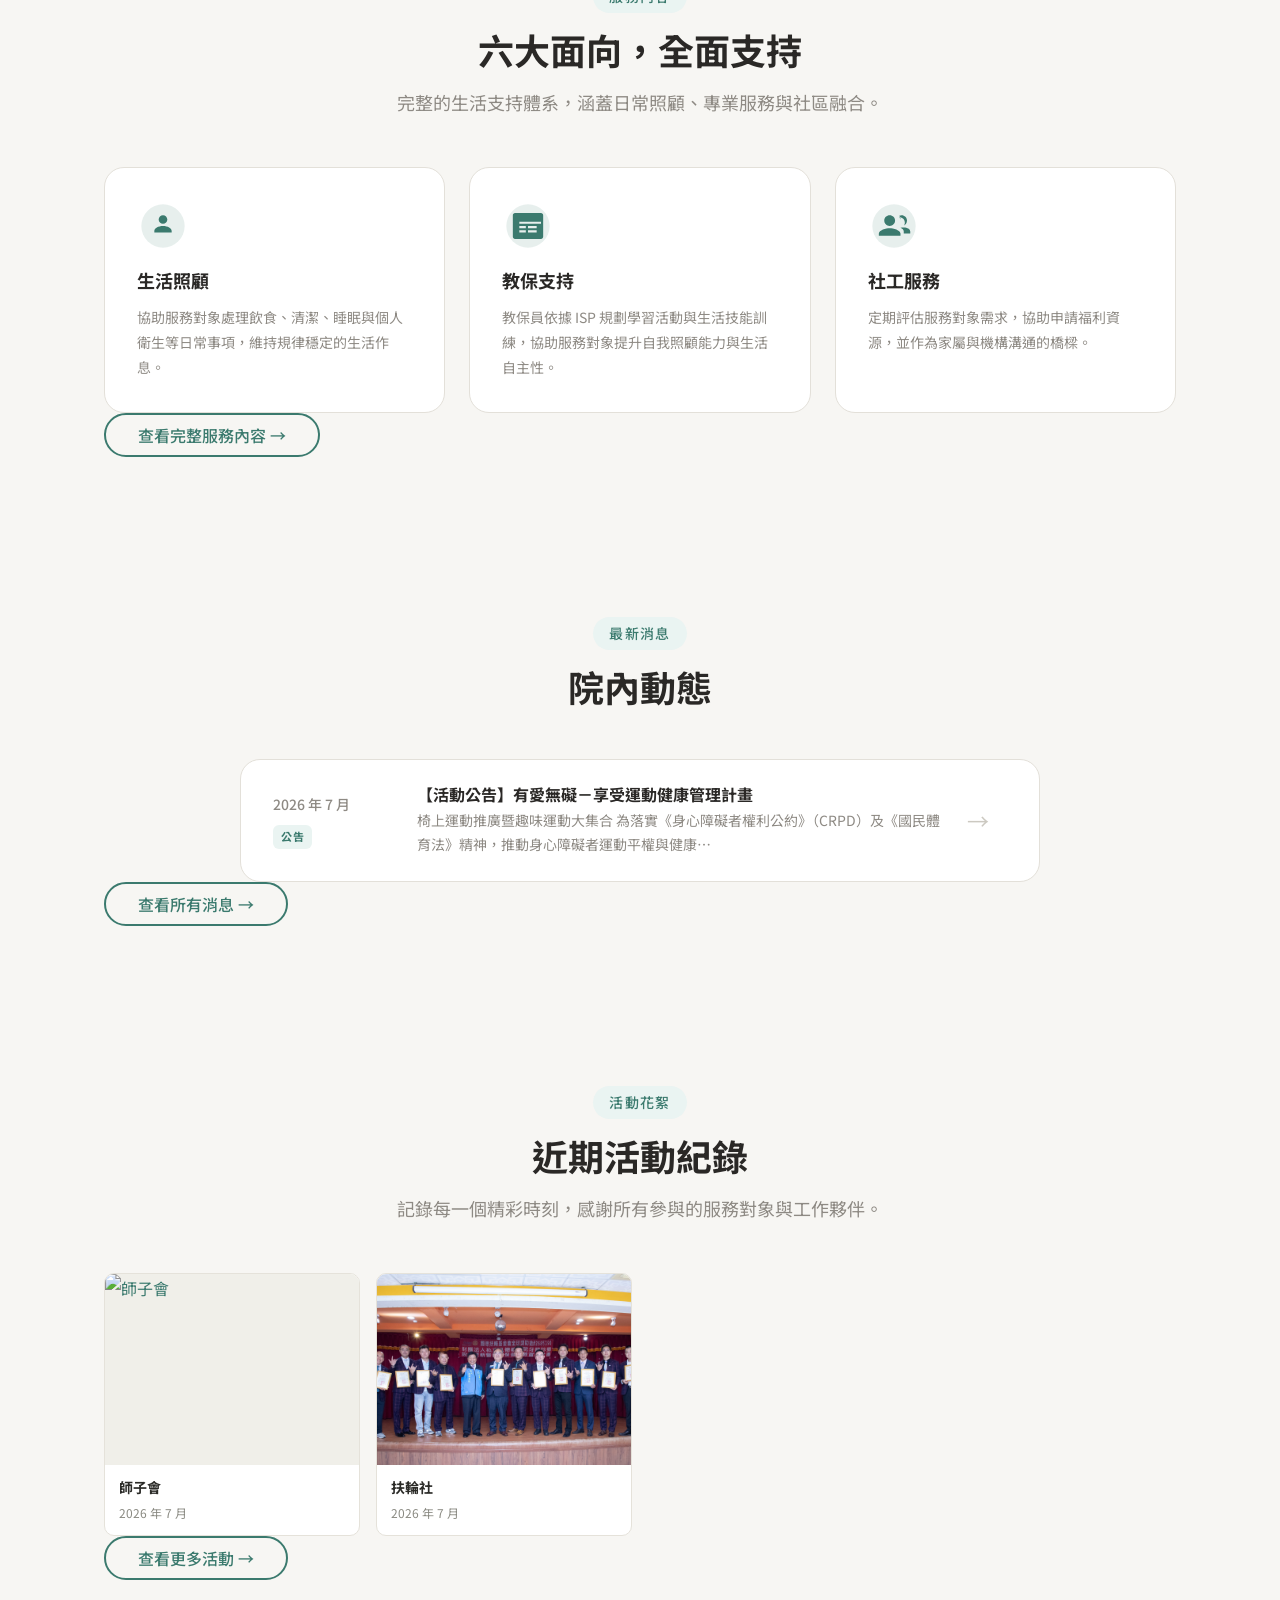
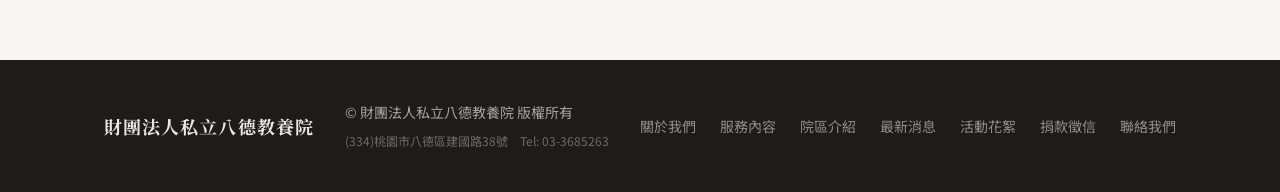
==== commit b231de0d: "restructure: clean URL routing" ====
--- a/index.html
+++ b/index.html
@@ -9,30 +9,31 @@
   <meta property="og:description" content="以專業照顧與溫暖陪伴，支持每一位服務對象安心生活、穩定成長。" />
   <meta property="og:type" content="website" />
   <title>財團法人私立八德教養院 — 專業照顧・溫暖陪伴</title>
-  <link rel="stylesheet" href="gallery-fix.css?v=1" />
-  <link rel="stylesheet" href="style.css" />
+  <link rel="canonical" href="https://pade.org.tw/" />
+  <link rel="stylesheet" href="gallery-fix.css?v=3" />
+  <link rel="stylesheet" href="style.css?v=3" />
   <link rel="preconnect" href="https://fonts.googleapis.com" />
   <link rel="preconnect" href="https://fonts.gstatic.com" crossorigin />
   <link href="https://fonts.googleapis.com/css2?family=Noto+Sans+TC:wght@400;500;700&family=Noto+Serif+TC:wght@400;600;700;900&display=swap" rel="stylesheet" />
 </head>
 <body>
 
-  <a href="#about" class="skip-link">跳過導覽，進入主要內容</a>
+  <a href="#main" class="skip-link">跳過導覽，進入主要內容</a>
 
   <!-- ── 導覽列 ── -->
   <header class="site-header" id="site-header">
     <div class="container header-inner">
-      <a href="index.html" class="logo" aria-label="財團法人私立八德教養院首頁">
+      <a href="/" class="logo" aria-label="財團法人私立八德教養院首頁">
         <span class="logo-text">財團法人私立八德教養院</span>
       </a>
       <nav class="main-nav" id="main-nav" aria-label="主要導覽">
-        <a href="#about">關於我們</a>
-        <a href="#services">服務內容</a>
-        <a href="campus.html">院區介紹</a>
-        <a href="gallery.html">活動花絮</a>
-        <a href="news.html">最新消息</a>
-        <a href="donate.html">捐款徵信</a>
-        <a href="#contact" class="nav-cta">聯絡我們</a>
+        <a href="/about">關於我們</a>
+        <a href="/services">服務內容</a>
+        <a href="/campuses">院區介紹</a>
+        <a href="/news">最新消息</a>
+        <a href="/activities">活動花絮</a>
+        <a href="/donation">捐款徵信</a>
+        <a href="/contact" class="nav-cta">聯絡我們</a>
       </nav>
       <button class="menu-toggle" id="menu-toggle" aria-label="開啟選單" aria-expanded="false" aria-controls="mobile-menu">
         <svg class="icon-menu" viewBox="0 0 22 16" fill="none" xmlns="http://www.w3.org/2000/svg" aria-hidden="true">
@@ -48,18 +49,18 @@
     </div>
     <div class="mobile-menu" id="mobile-menu" aria-hidden="true">
       <nav aria-label="手機版導覽">
-        <a href="#about">關於我們</a>
-        <a href="#services">服務內容</a>
-        <a href="campus.html">院區介紹</a>
-        <a href="gallery.html">活動花絮</a>
-        <a href="news.html">最新消息</a>
-        <a href="donate.html">捐款徵信</a>
-        <a href="#contact">聯絡我們</a>
+        <a href="/about">關於我們</a>
+        <a href="/services">服務內容</a>
+        <a href="/campuses">院區介紹</a>
+        <a href="/news">最新消息</a>
+        <a href="/activities">活動花絮</a>
+        <a href="/donation">捐款徵信</a>
+        <a href="/contact">聯絡我們</a>
       </nav>
     </div>
   </header>
 
-  <main>
+  <main id="main">
 
     <!-- ── Hero ── -->
     <section class="hero" id="hero" aria-label="首頁主視覺">
@@ -74,14 +75,14 @@
         </h1>
         <p class="hero-lede" id="hero-subtitle">我們是身心障礙者的第二個家。在建國與永豐兩個院區，專業團隊陪伴每一位住民，走向有尊嚴的生活。</p>
         <div class="hero-actions">
-          <a class="btn-hero btn-hero--solid" href="#about">認識我們</a>
+          <a class="btn-hero btn-hero--solid" href="/about">認識我們</a>
           <span class="btn-hero btn-hero--line">發票捐贈碼 <strong>920</strong></span>
         </div>
       </div>
     </section>
 
-    <!-- ── 關於我們 ── -->
-    <section class="section section--about" id="about" aria-labelledby="about-heading">
+    <!-- ── 關於我們（首頁摘要） ── -->
+    <section class="section section--about" aria-labelledby="about-heading">
       <div class="container">
         <div class="section-header fade-in">
           <span class="section-eyebrow">關於我們</span>
@@ -90,10 +91,9 @@
         <div class="about-layout fade-in">
           <div class="about-text">
             <p class="about-lead" id="about-intro">八德教養院提供身心障礙者住宿照顧與生活支持服務，秉持「以人為本」的理念，為服務對象建立安全、穩定、有尊嚴的生活環境。</p>
-            <p>本院由教保、社工、護理及復健等跨專業人員組成服務團隊，依每位服務對象需求訂定個別化服務計畫（ISP），並定期檢視調整，確保服務切合實際。</p>
-            <p>我們重視與家屬的溝通合作，亦積極參與社區融合活動，讓服務對象的支持網絡延伸至機構以外。</p>
-            <div style="margin-top: var(--space-8);">
-              <a href="campus.html" class="btn btn--outline">參觀院區環境 →</a>
+            <div style="margin-top: var(--space-8); display: flex; gap: var(--space-4); flex-wrap: wrap;">
+              <a href="/about" class="btn btn--outline">認識我們 →</a>
+              <a href="/campuses" class="btn btn--outline">參觀院區環境 →</a>
             </div>
           </div>
           <div class="about-stats">
@@ -114,8 +114,8 @@
       </div>
     </section>
 
-    <!-- ── 服務內容 ── -->
-    <section class="section section--services" id="services" aria-labelledby="services-heading">
+    <!-- ── 服務內容（首頁摘要） ── -->
+    <section class="section section--services" aria-labelledby="services-heading">
       <div class="container">
         <div class="section-header fade-in">
           <span class="section-eyebrow">服務內容</span>
@@ -153,76 +153,9 @@
             <h3>社工服務</h3>
             <p>定期評估服務對象需求，協助申請福利資源，並作為家屬與機構溝通的橋樑。</p>
           </div>
-          <div class="service-card fade-in">
-            <div class="service-icon" aria-hidden="true">
-              <svg viewBox="0 0 48 48" fill="none" xmlns="http://www.w3.org/2000/svg">
-                <circle cx="24" cy="24" r="20" fill="currentColor" opacity="0.12"/>
-                <path d="M24 12c-6.6 0-12 5.4-12 12s5.4 12 12 12 12-5.4 12-12-5.4-12-12-12zm-2 4h4v3h3l-5 5-5-5h3v-3z" fill="currentColor"/>
-              </svg>
-            </div>
-            <h3>健康照護</h3>
-            <p>護理團隊執行定期健檢、慢性病管理與急症處理，並協調轉介外部醫療資源。</p>
-          </div>
-          <div class="service-card fade-in">
-            <div class="service-icon" aria-hidden="true">
-              <svg viewBox="0 0 48 48" fill="none" xmlns="http://www.w3.org/2000/svg">
-                <circle cx="24" cy="24" r="20" fill="currentColor" opacity="0.12"/>
-                <path d="M34 16H14c-1.1 0-2 .9-2 2v12c0 1.1.9 2 2 2h20c1.1 0 2-.9 2-2V18c0-1.1-.9-2-2-2zm-7 11l-7-4 7-4v8z" fill="currentColor"/>
-              </svg>
-            </div>
-            <h3>活動參與</h3>
-            <p>規劃藝術創作、音樂律動、戶外體驗及節慶活動，豐富服務對象的日常生活與身心健康。</p>
-          </div>
-          <div class="service-card fade-in">
-            <div class="service-icon" aria-hidden="true">
-              <svg viewBox="0 0 48 48" fill="none" xmlns="http://www.w3.org/2000/svg">
-                <circle cx="24" cy="24" r="20" fill="currentColor" opacity="0.12"/>
-                <path d="M32 26c0 4.4-3.6 8-8 8s-8-3.6-8-8 3.6-8 8-8 8 3.6 8 8zm-8-6c-.8 0-1.5.1-2.2.3l8 8c.2-.7.3-1.4.3-2.2C30 23.1 27.3 20 24 20zm-5.8 1.8C17.1 22.9 16 24.3 16 26c0 3.3 2.7 6 6 6 1.7 0 3.1-.6 4.2-1.6l-8-8z" fill="currentColor"/>
-              </svg>
-            </div>
-            <h3>復健支持</h3>
-            <p>物理治療師與職能治療師提供個別化復健計畫，協助維持與提升服務對象的身體功能。</p>
-          </div>
-        </div>
-      </div>
-    </section>
-
-    <!-- ── 我們重視的事 ── -->
-    <section class="section section--values" id="values" aria-labelledby="values-heading">
-      <div class="container">
-        <div class="section-header fade-in">
-          <span class="section-eyebrow">我們重視的事</span>
-          <h2 id="values-heading">四項核心價值</h2>
-        </div>
-        <div class="values-grid">
-          <div class="value-item fade-in">
-            <div class="value-num">01</div>
-            <div class="value-content">
-              <h3>尊嚴與自主</h3>
-              <p>尊重每位服務對象的個體差異與自主意願，提供符合個人需求的支持，而非單一化的照顧模式。</p>
-            </div>
-          </div>
-          <div class="value-item fade-in">
-            <div class="value-num">02</div>
-            <div class="value-content">
-              <h3>專業與溫暖</h3>
-              <p>結合跨專業團隊的專業知能與真誠的人文關懷，讓服務對象在安心的環境中穩定生活。</p>
-            </div>
-          </div>
-          <div class="value-item fade-in">
-            <div class="value-num">03</div>
-            <div class="value-content">
-              <h3>家庭與夥伴</h3>
-              <p>重視與家屬的溝通合作，視家庭為服務的重要夥伴，共同為服務對象的生活品質努力。</p>
-            </div>
-          </div>
-          <div class="value-item fade-in">
-            <div class="value-num">04</div>
-            <div class="value-content">
-              <h3>社區與融合</h3>
-              <p>積極推動社區融合，讓服務對象有機會參與社會生活，拓展生命的廣度與深度。</p>
-            </div>
-          </div>
+        </div>
+        <div class="section-more fade-in">
+          <a href="/services" class="btn btn--outline">查看完整服務內容 →</a>
         </div>
       </div>
     </section>
@@ -242,7 +175,7 @@
           </article>
         </div>
         <div class="section-more fade-in">
-          <a href="news.html" class="btn btn--outline">查看所有消息 →</a>
+          <a href="/news" class="btn btn--outline">查看所有消息 →</a>
         </div>
       </div>
     </section>
@@ -262,77 +195,7 @@
           </div>
         </div>
         <div class="section-more fade-in">
-          <a href="gallery.html" class="btn btn--outline">查看更多活動 →</a>
-        </div>
-      </div>
-    </section>
-
-    <!-- ── 聯絡我們 ── -->
-    <section class="section section--contact" id="contact" aria-labelledby="contact-heading">
-      <div class="container">
-        <div class="section-header fade-in">
-          <span class="section-eyebrow">聯絡我們</span>
-          <h2 id="contact-heading">歡迎與我們聯繫</h2>
-          <p class="section-desc">如有服務諮詢或入住申請相關問題，歡迎來電或來信洽詢。</p>
-        </div>
-        <div class="contact-layout fade-in">
-          <div class="contact-info" id="contact-info">
-            <div class="contact-item">
-              <div class="contact-icon" aria-hidden="true">
-                <svg viewBox="0 0 24 24" fill="none"><path d="M12 2C8.13 2 5 5.13 5 9c0 5.25 7 13 7 13s7-7.75 7-13c0-3.87-3.13-7-7-7zm0 9.5c-1.38 0-2.5-1.12-2.5-2.5s1.12-2.5 2.5-2.5 2.5 1.12 2.5 2.5-1.12 2.5-2.5 2.5z" fill="currentColor"/></svg>
-              </div>
-              <div>
-                <div class="contact-label">地址</div>
-                <div class="contact-value" id="contact-address">(334)桃園市八德區建國路38號</div>
-              </div>
-            </div>
-            <div class="contact-item">
-              <div class="contact-icon" aria-hidden="true">
-                <svg viewBox="0 0 24 24" fill="none"><path d="M6.62 10.79c1.44 2.83 3.76 5.14 6.59 6.59l2.2-2.2c.27-.27.67-.36 1.02-.24 1.12.37 2.33.57 3.57.57.55 0 1 .45 1 1V20c0 .55-.45 1-1 1-9.39 0-17-7.61-17-17 0-.55.45-1 1-1h3.5c.55 0 1 .45 1 1 0 1.25.2 2.45.57 3.57.11.35.03.74-.25 1.02l-2.2 2.2z" fill="currentColor"/></svg>
-              </div>
-              <div>
-                <div class="contact-label">電話</div>
-                <div class="contact-value"><a href="tel:+88633685263" id="contact-phone">03-3685263</a></div>
-              </div>
-            </div>
-            <div class="contact-item">
-              <div class="contact-icon" aria-hidden="true">
-                <svg viewBox="0 0 24 24" fill="none"><path d="M20 4H4c-1.1 0-1.99.9-1.99 2L2 18c0 1.1.9 2 2 2h16c1.1 0 2-.9 2-2V6c0-1.1-.9-2-2-2zm0 4l-8 5-8-5V6l8 5 8-5v2z" fill="currentColor"/></svg>
-              </div>
-              <div>
-                <div class="contact-label">電子郵件</div>
-                <div class="contact-value"><a href="mailto:00526@pade.org.tw" id="contact-email">00526@pade.org.tw</a></div>
-              </div>
-            </div>
-            <div class="contact-item">
-              <div class="contact-icon" aria-hidden="true">
-                <svg viewBox="0 0 24 24" fill="none"><path d="M11.99 2C6.47 2 2 6.48 2 12s4.47 10 9.99 10C17.52 22 22 17.52 22 12S17.52 2 11.99 2zM12 20c-4.42 0-8-3.58-8-8s3.58-8 8-8 8 3.58 8 8-3.58 8-8 8zm.5-13H11v6l5.25 3.15.75-1.23-4.5-2.67V7z" fill="currentColor"/></svg>
-              </div>
-              <div>
-                <div class="contact-label">服務時間</div>
-                <div class="contact-value" id="contact-hours">週一至週五 08:00–17:00</div>
-              </div>
-            </div>
-            <!-- 捐款帳號快速連結 -->
-            <div class="contact-item">
-              <div class="contact-icon" aria-hidden="true">
-                <svg viewBox="0 0 24 24" fill="none"><path d="M11.8 10.9c-2.27-.59-3-1.2-3-2.15 0-1.09 1.01-1.85 2.7-1.85 1.78 0 2.44.85 2.5 2.1h2.21c-.07-1.72-1.12-3.3-3.21-3.81V3h-3v2.16c-1.94.42-3.5 1.68-3.5 3.61 0 2.31 1.91 3.46 4.7 4.13 2.5.6 3 1.48 3 2.41 0 .69-.49 1.79-2.7 1.79-2.06 0-2.87-.92-2.98-2.1h-2.2c.12 2.19 1.76 3.42 3.68 3.83V21h3v-2.15c1.95-.37 3.5-1.5 3.5-3.55 0-2.84-2.43-3.81-4.7-4.4z" fill="currentColor"/></svg>
-              </div>
-              <div>
-                <div class="contact-label">捐款支持</div>
-                <div class="contact-value"><a href="donate.html">查看捐款帳號 →</a></div>
-              </div>
-            </div>
-          </div>
-          <div class="map-placeholder" role="region" aria-label="八德教養院地圖">
-            <iframe
-              src="https://maps.google.com/maps?q=334桃園市八德區建國路38號&hl=zh-TW&z=16&output=embed"
-              width="100%" height="100%" style="border:0;"
-              allowfullscreen="" loading="lazy"
-              referrerpolicy="no-referrer-when-downgrade"
-              title="八德教養院地圖">
-            </iframe>
-          </div>
+          <a href="/activities" class="btn btn--outline">查看更多活動 →</a>
         </div>
       </div>
     </section>
@@ -349,16 +212,18 @@
         <p class="footer-note">(334)桃園市八德區建國路38號　Tel: 03-3685263</p>
       </div>
       <div class="footer-links">
-        <a href="#about">關於我們</a>
-        <a href="campus.html">院區介紹</a>
-        <a href="news.html">最新消息</a>
-        <a href="donate.html">捐款徵信</a>
-        <a href="#contact">聯絡我們</a>
+        <a href="/about">關於我們</a>
+        <a href="/services">服務內容</a>
+        <a href="/campuses">院區介紹</a>
+        <a href="/news">最新消息</a>
+        <a href="/activities">活動花絮</a>
+        <a href="/donation">捐款徵信</a>
+        <a href="/contact">聯絡我們</a>
       </div>
     </div>
   </footer>
 
-  <script src="script.js"></script>
-  <script src="js/home.js"></script>
+  <script src="script.js?v=3"></script>
+  <script src="js/home.js?v=3"></script>
 </body>
 </html>
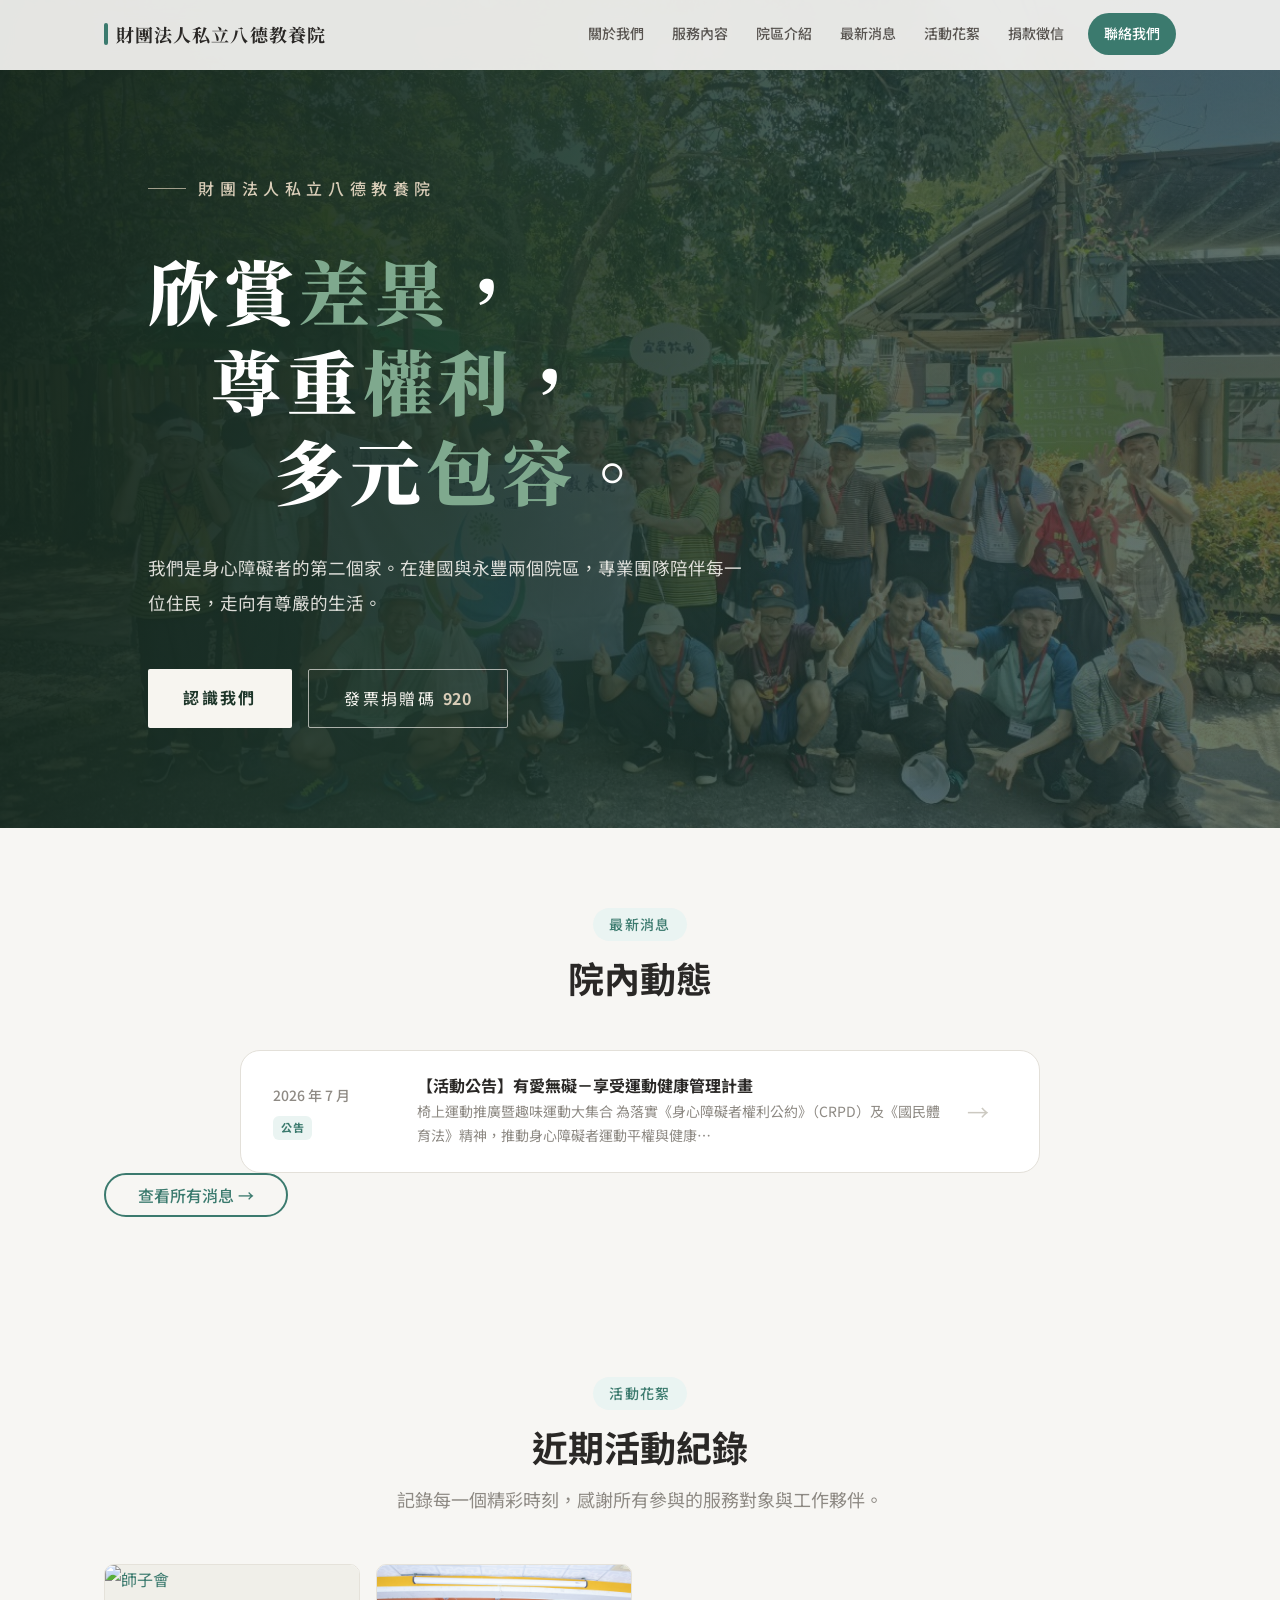
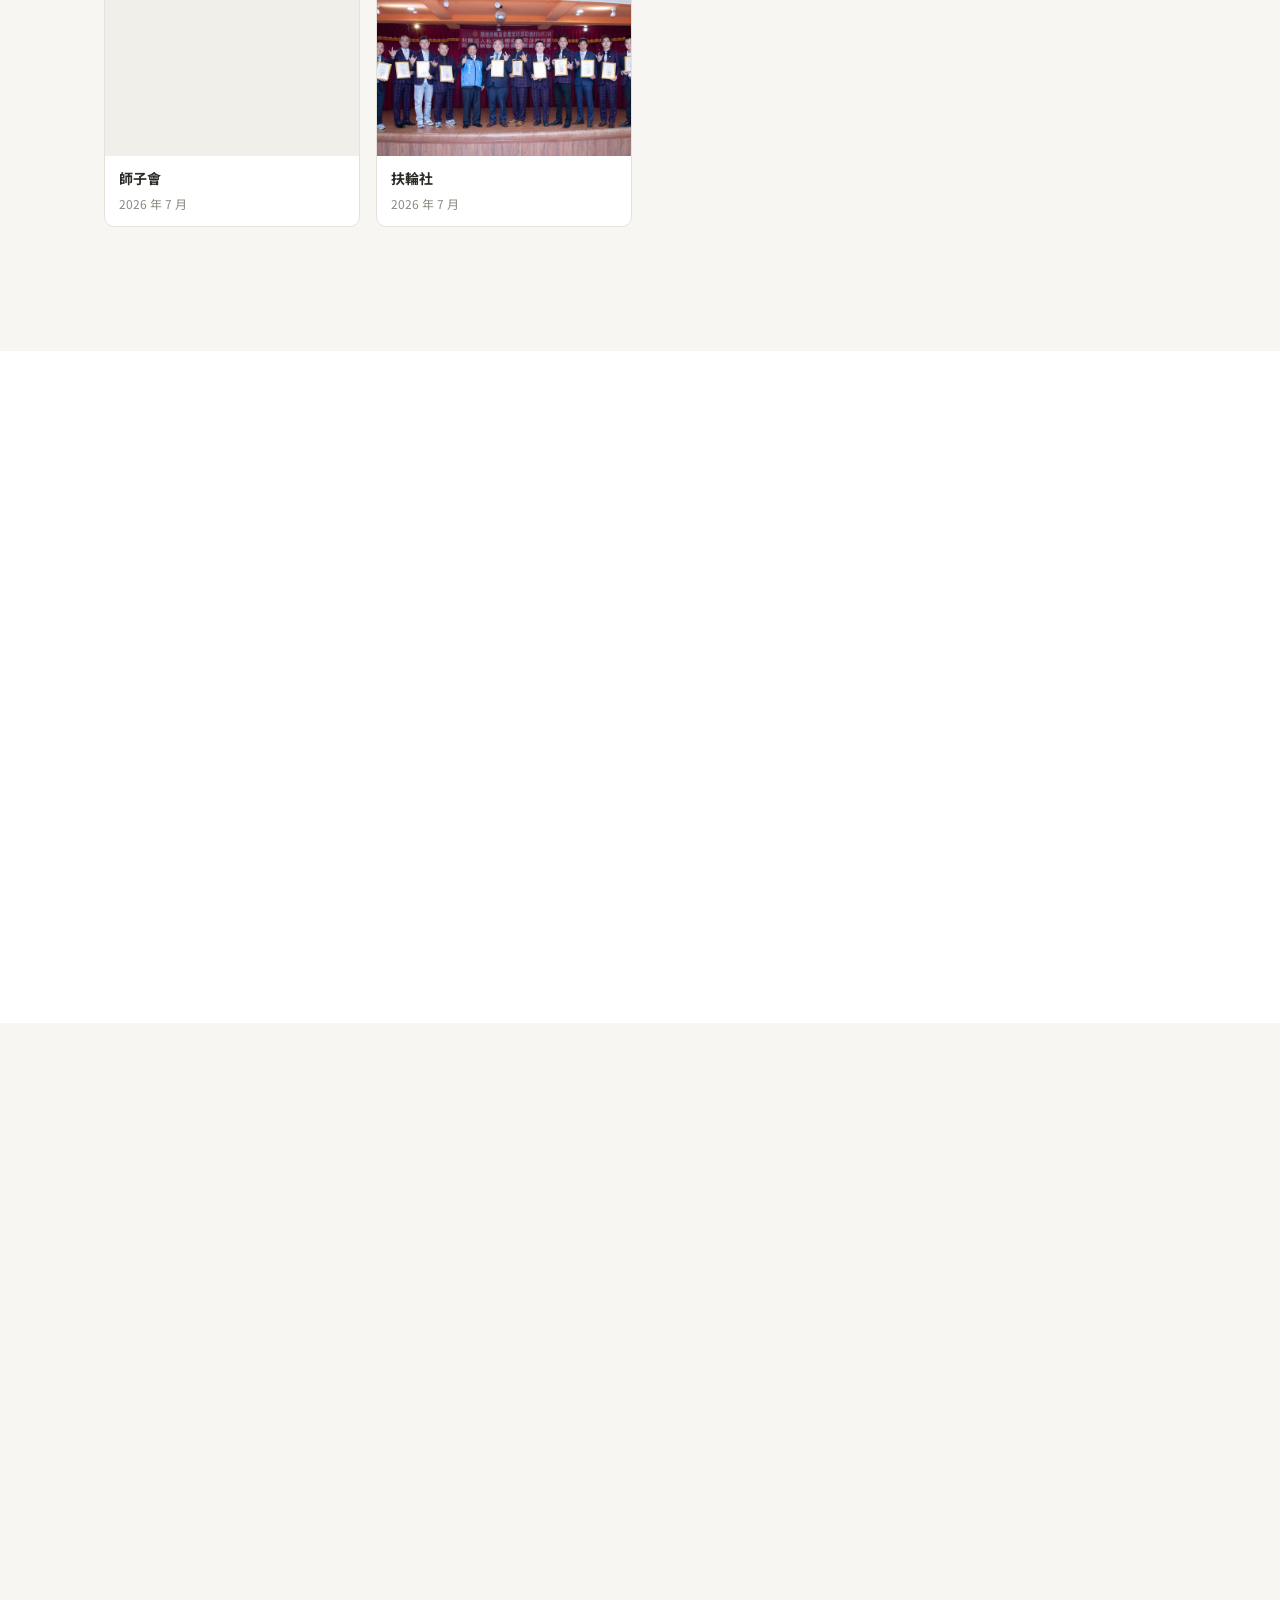
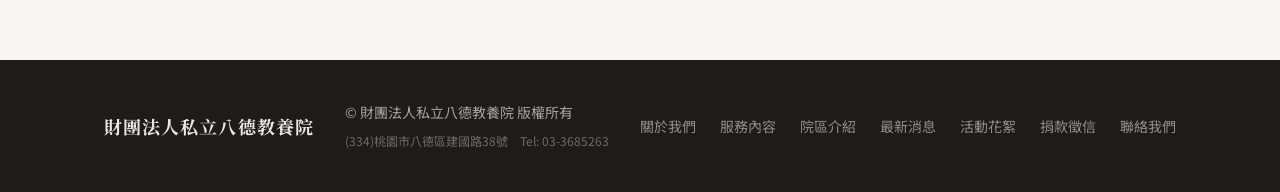
==== commit 9b2adc24: "Add files via upload" ====
--- a/index.html
+++ b/index.html
@@ -81,6 +81,46 @@
       </div>
     </section>
 
+    <!-- ── 最新消息預覽 ── -->
+    <section class="section section--news-preview" id="news-preview" aria-labelledby="news-preview-heading">
+      <div class="container">
+        <div class="section-header fade-in">
+          <span class="section-eyebrow">最新消息</span>
+          <h2 id="news-preview-heading">院內動態</h2>
+        </div>
+        <div class="news-list fade-in" id="news-preview-list">
+          <!-- 由 JS 從 data/news/ 動態載入最新3則 -->
+          <article class="news-item news-skeleton">
+            <div class="news-meta"><div class="skeleton-line" style="width:60px"></div></div>
+            <div class="news-body"><div class="skeleton-line" style="width:80%"></div></div>
+          </article>
+        </div>
+        <div class="section-more fade-in">
+          <a href="/news" class="btn btn--outline">查看所有消息 →</a>
+        </div>
+      </div>
+    </section>
+
+    <!-- ── 活動花絮預覽 ── -->
+    <section class="section section--gallery-preview" id="gallery-preview" aria-labelledby="gallery-preview-heading">
+      <div class="container">
+        <div class="section-header fade-in">
+          <span class="section-eyebrow">活動花絮</span>
+          <h2 id="gallery-preview-heading">近期活動紀錄</h2>
+          <p class="section-desc">記錄每一個精彩時刻，感謝所有參與的服務對象與工作夥伴。</p>
+        </div>
+        <div class="gallery-preview-grid fade-in" id="gallery-preview-grid">
+          <!-- 由 JS 動態載入最新相簿封面 -->
+          <div class="gallery-preview-placeholder">
+            <span>活動照片更新中</span>
+          </div>
+        </div>
+        <div class="section-more fade-in">
+          <a href="/activities" class="btn btn--outline">查看更多活動 →</a>
+        </div>
+      </div>
+    </section>
+
     <!-- ── 關於我們（首頁摘要） ── -->
     <section class="section section--about" aria-labelledby="about-heading">
       <div class="container">
@@ -160,45 +200,6 @@
       </div>
     </section>
 
-    <!-- ── 最新消息預覽 ── -->
-    <section class="section section--news-preview" id="news-preview" aria-labelledby="news-preview-heading">
-      <div class="container">
-        <div class="section-header fade-in">
-          <span class="section-eyebrow">最新消息</span>
-          <h2 id="news-preview-heading">院內動態</h2>
-        </div>
-        <div class="news-list fade-in" id="news-preview-list">
-          <!-- 由 JS 從 data/news/ 動態載入最新3則 -->
-          <article class="news-item news-skeleton">
-            <div class="news-meta"><div class="skeleton-line" style="width:60px"></div></div>
-            <div class="news-body"><div class="skeleton-line" style="width:80%"></div></div>
-          </article>
-        </div>
-        <div class="section-more fade-in">
-          <a href="/news" class="btn btn--outline">查看所有消息 →</a>
-        </div>
-      </div>
-    </section>
-
-    <!-- ── 活動花絮預覽 ── -->
-    <section class="section section--gallery-preview" id="gallery-preview" aria-labelledby="gallery-preview-heading">
-      <div class="container">
-        <div class="section-header fade-in">
-          <span class="section-eyebrow">活動花絮</span>
-          <h2 id="gallery-preview-heading">近期活動紀錄</h2>
-          <p class="section-desc">記錄每一個精彩時刻，感謝所有參與的服務對象與工作夥伴。</p>
-        </div>
-        <div class="gallery-preview-grid fade-in" id="gallery-preview-grid">
-          <!-- 由 JS 動態載入最新相簿封面 -->
-          <div class="gallery-preview-placeholder">
-            <span>活動照片更新中</span>
-          </div>
-        </div>
-        <div class="section-more fade-in">
-          <a href="/activities" class="btn btn--outline">查看更多活動 →</a>
-        </div>
-      </div>
-    </section>
 
   </main>
 
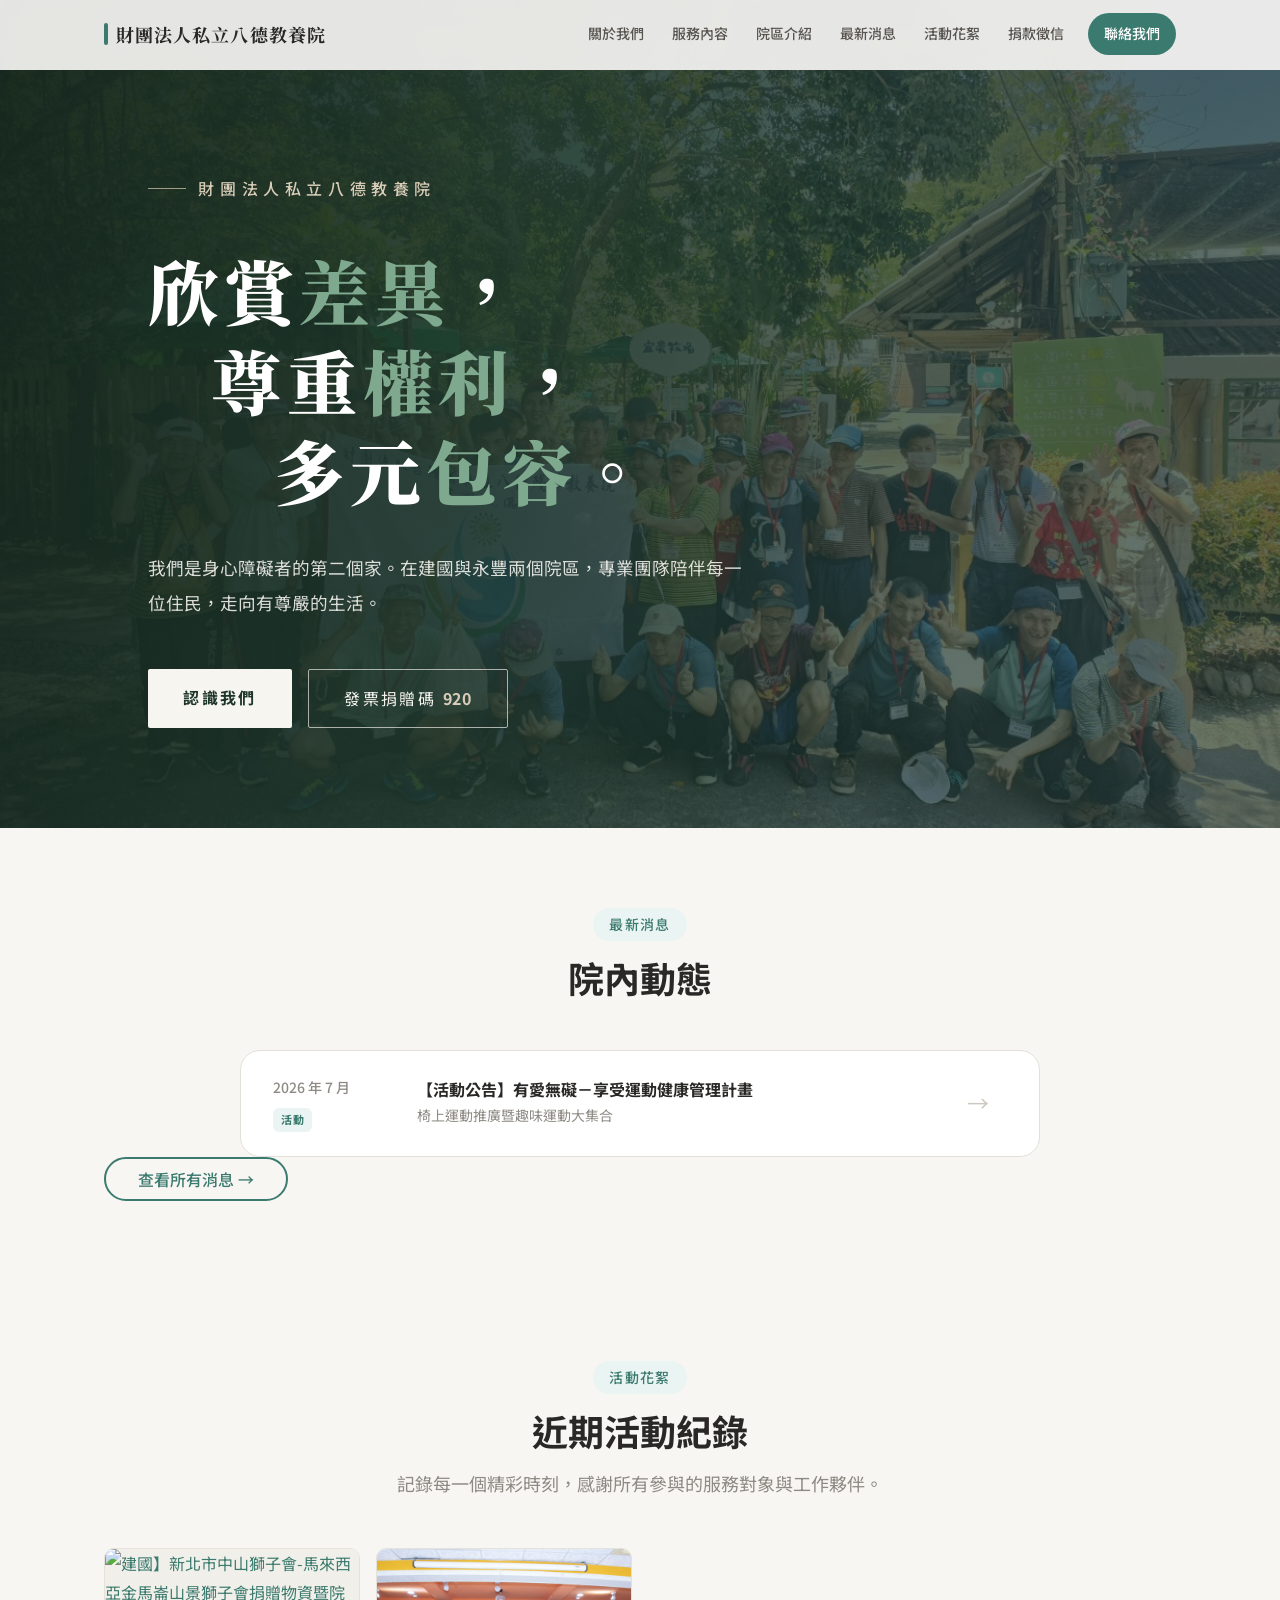
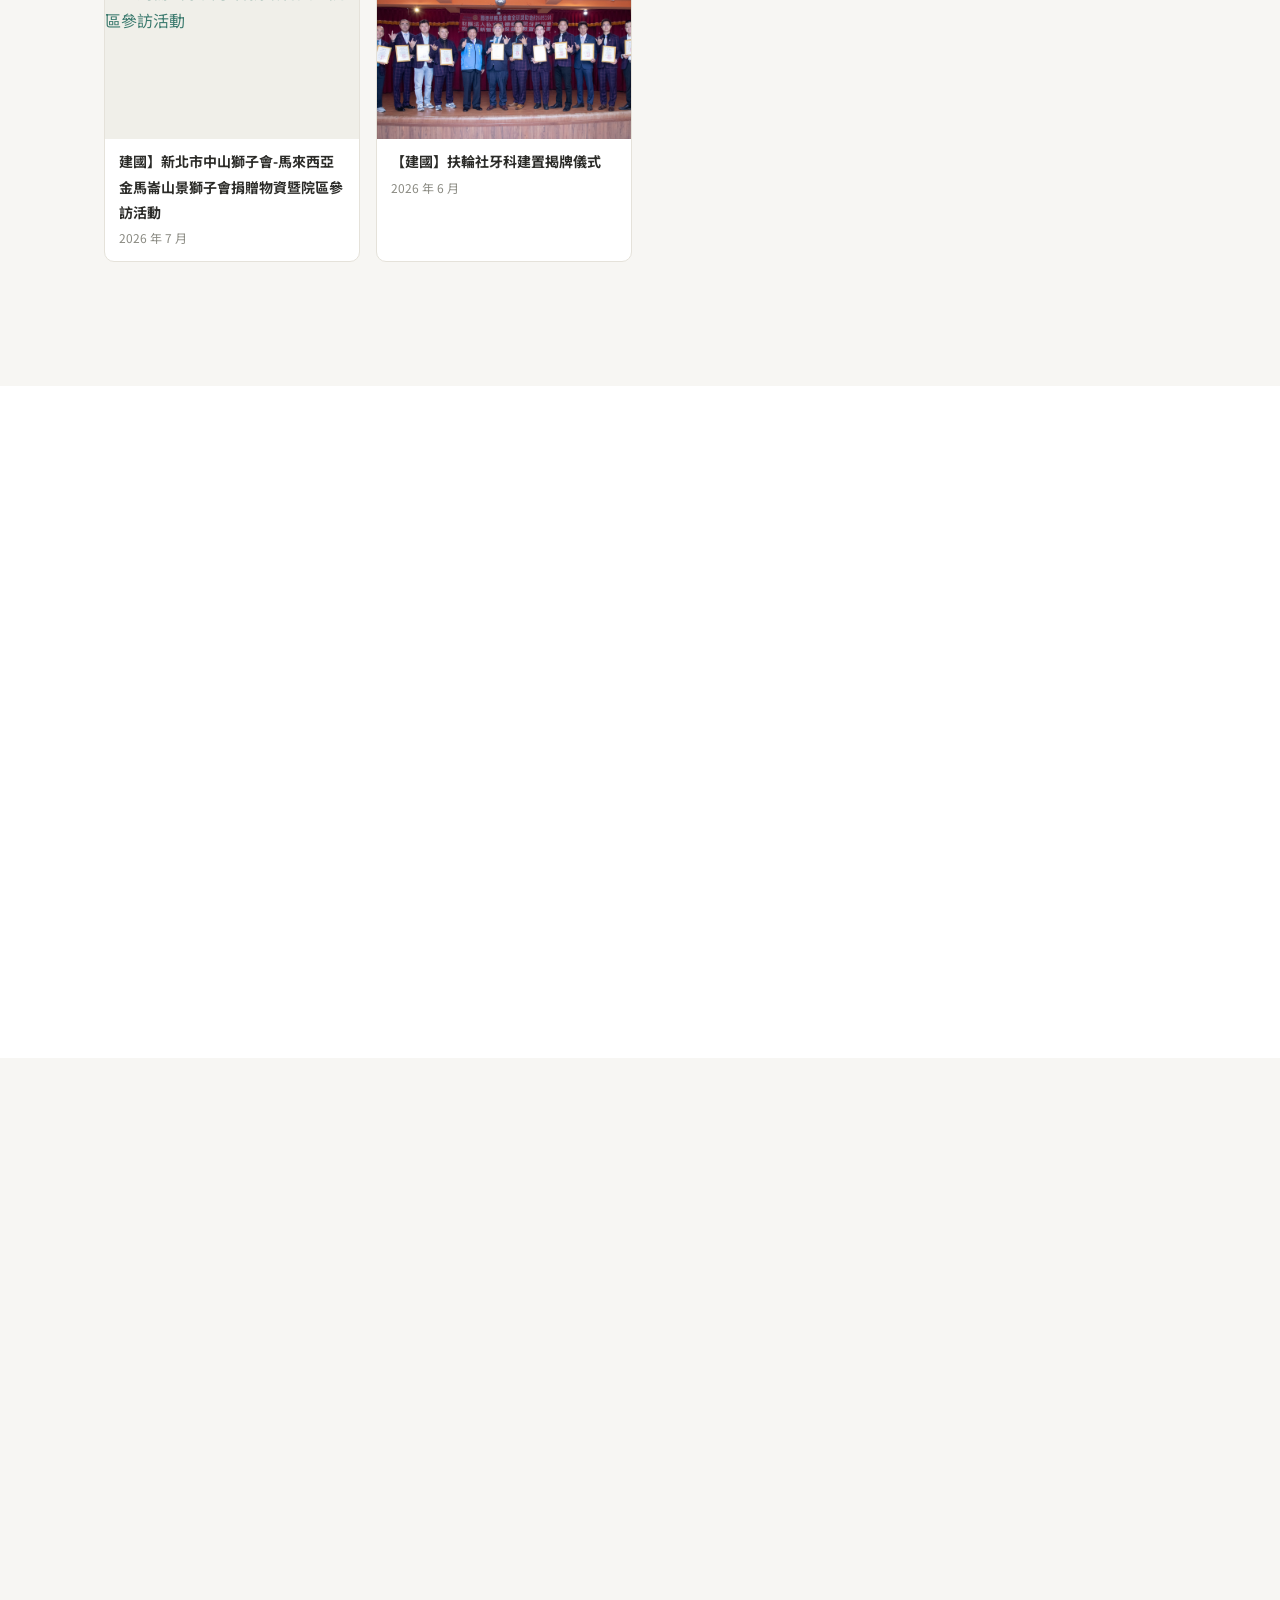
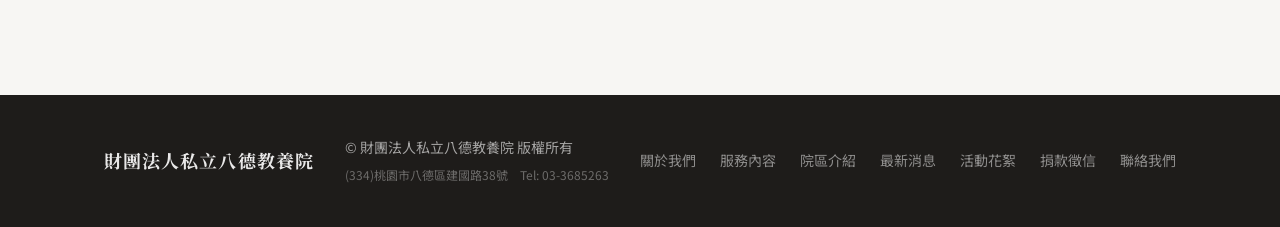
==== commit 8f4fe0bd: "Add files via upload" ====
--- a/index.html
+++ b/index.html
@@ -15,6 +15,27 @@
   <link rel="preconnect" href="https://fonts.googleapis.com" />
   <link rel="preconnect" href="https://fonts.gstatic.com" crossorigin />
   <link href="https://fonts.googleapis.com/css2?family=Noto+Sans+TC:wght@400;500;700&family=Noto+Serif+TC:wght@400;600;700;900&display=swap" rel="stylesheet" />
+  <script type="application/ld+json">
+  {
+    "@context": "https://schema.org",
+    "@type": "NGO",
+    "name": "財團法人私立八德教養院",
+    "url": "https://pade.org.tw/",
+    "logo": "https://pade.org.tw/assets/hero.jpg",
+    "image": "https://pade.org.tw/assets/hero.jpg",
+    "description": "八德教養院提供身心障礙者住宿照顧與生活支持服務，秉持「以人為本」的理念，跨專業團隊依個別化服務計畫（ISP）提供服務。",
+    "address": {
+      "@type": "PostalAddress",
+      "streetAddress": "建國路38號",
+      "addressLocality": "八德區",
+      "addressRegion": "桃園市",
+      "postalCode": "334",
+      "addressCountry": "TW"
+    },
+    "telephone": "+886-3-3685263",
+    "email": "00283@pade.org.tw"
+  }
+  </script>
 </head>
 <body>
 
